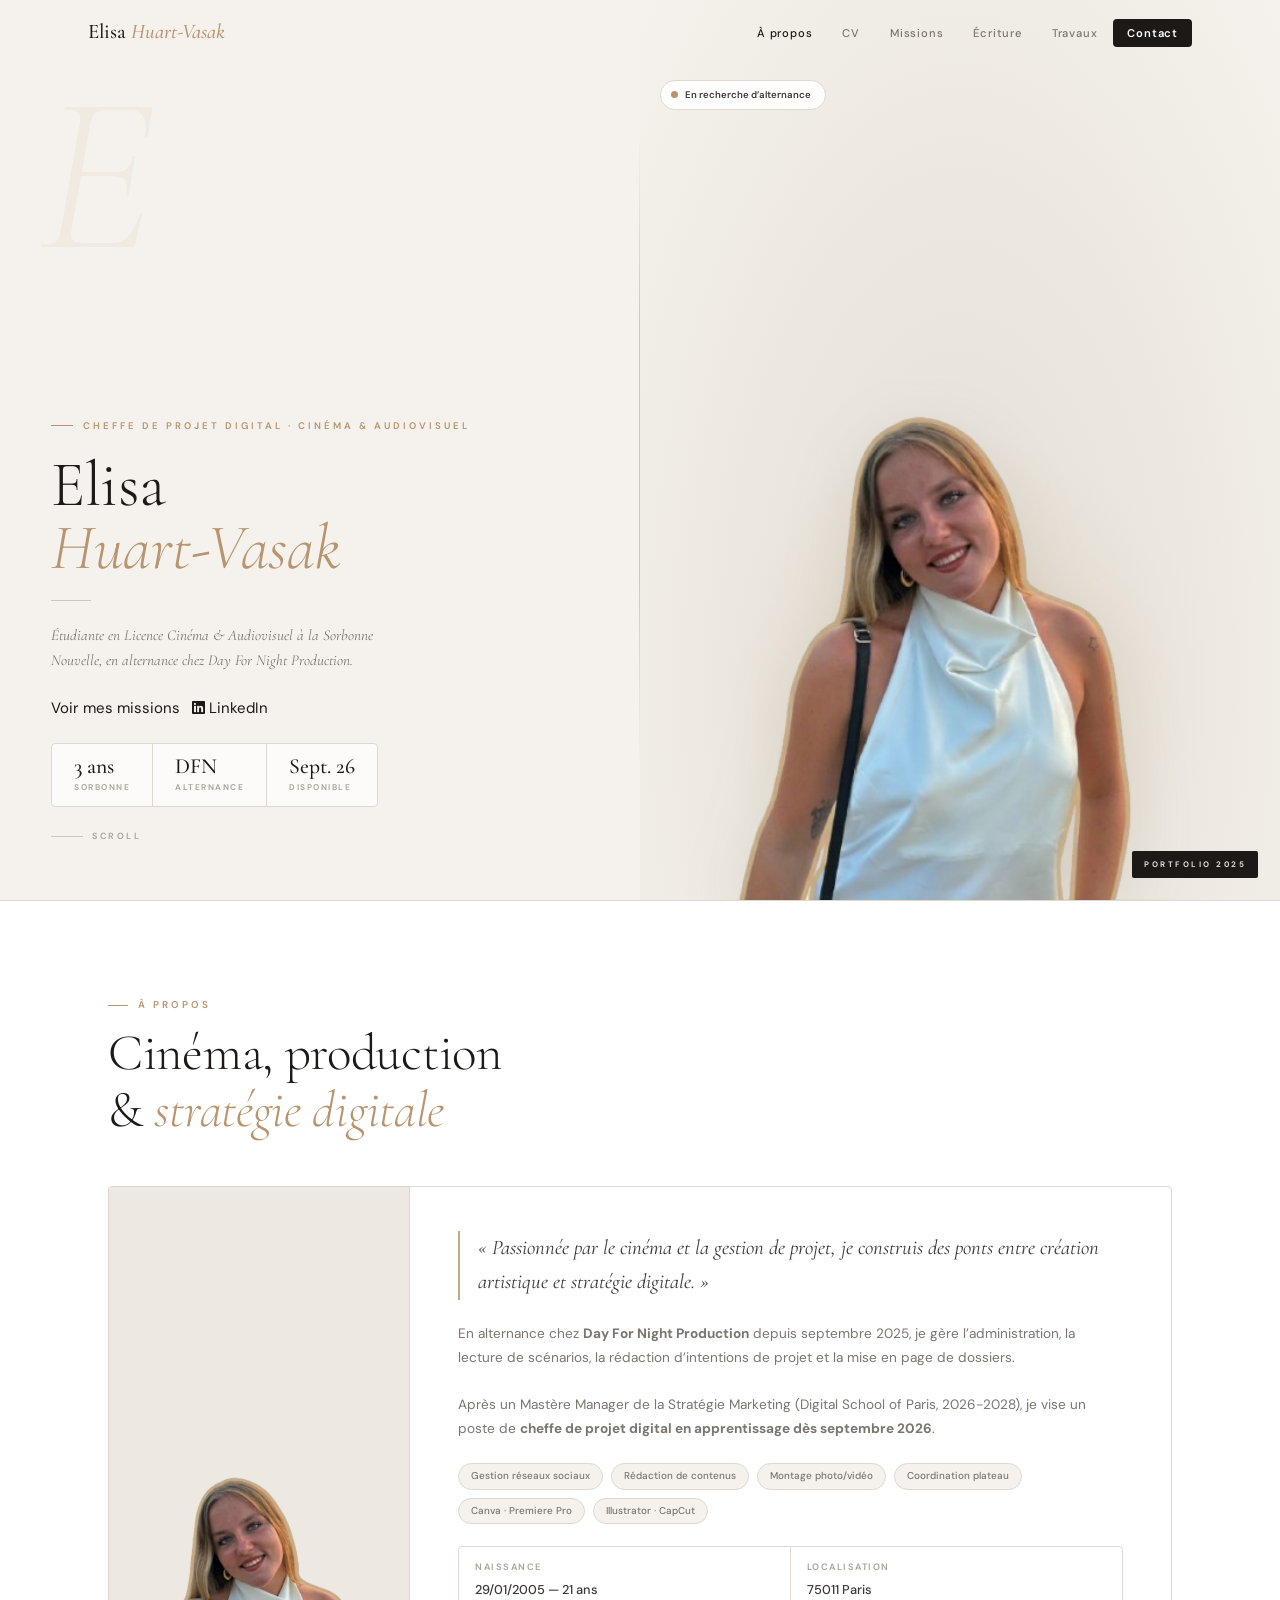
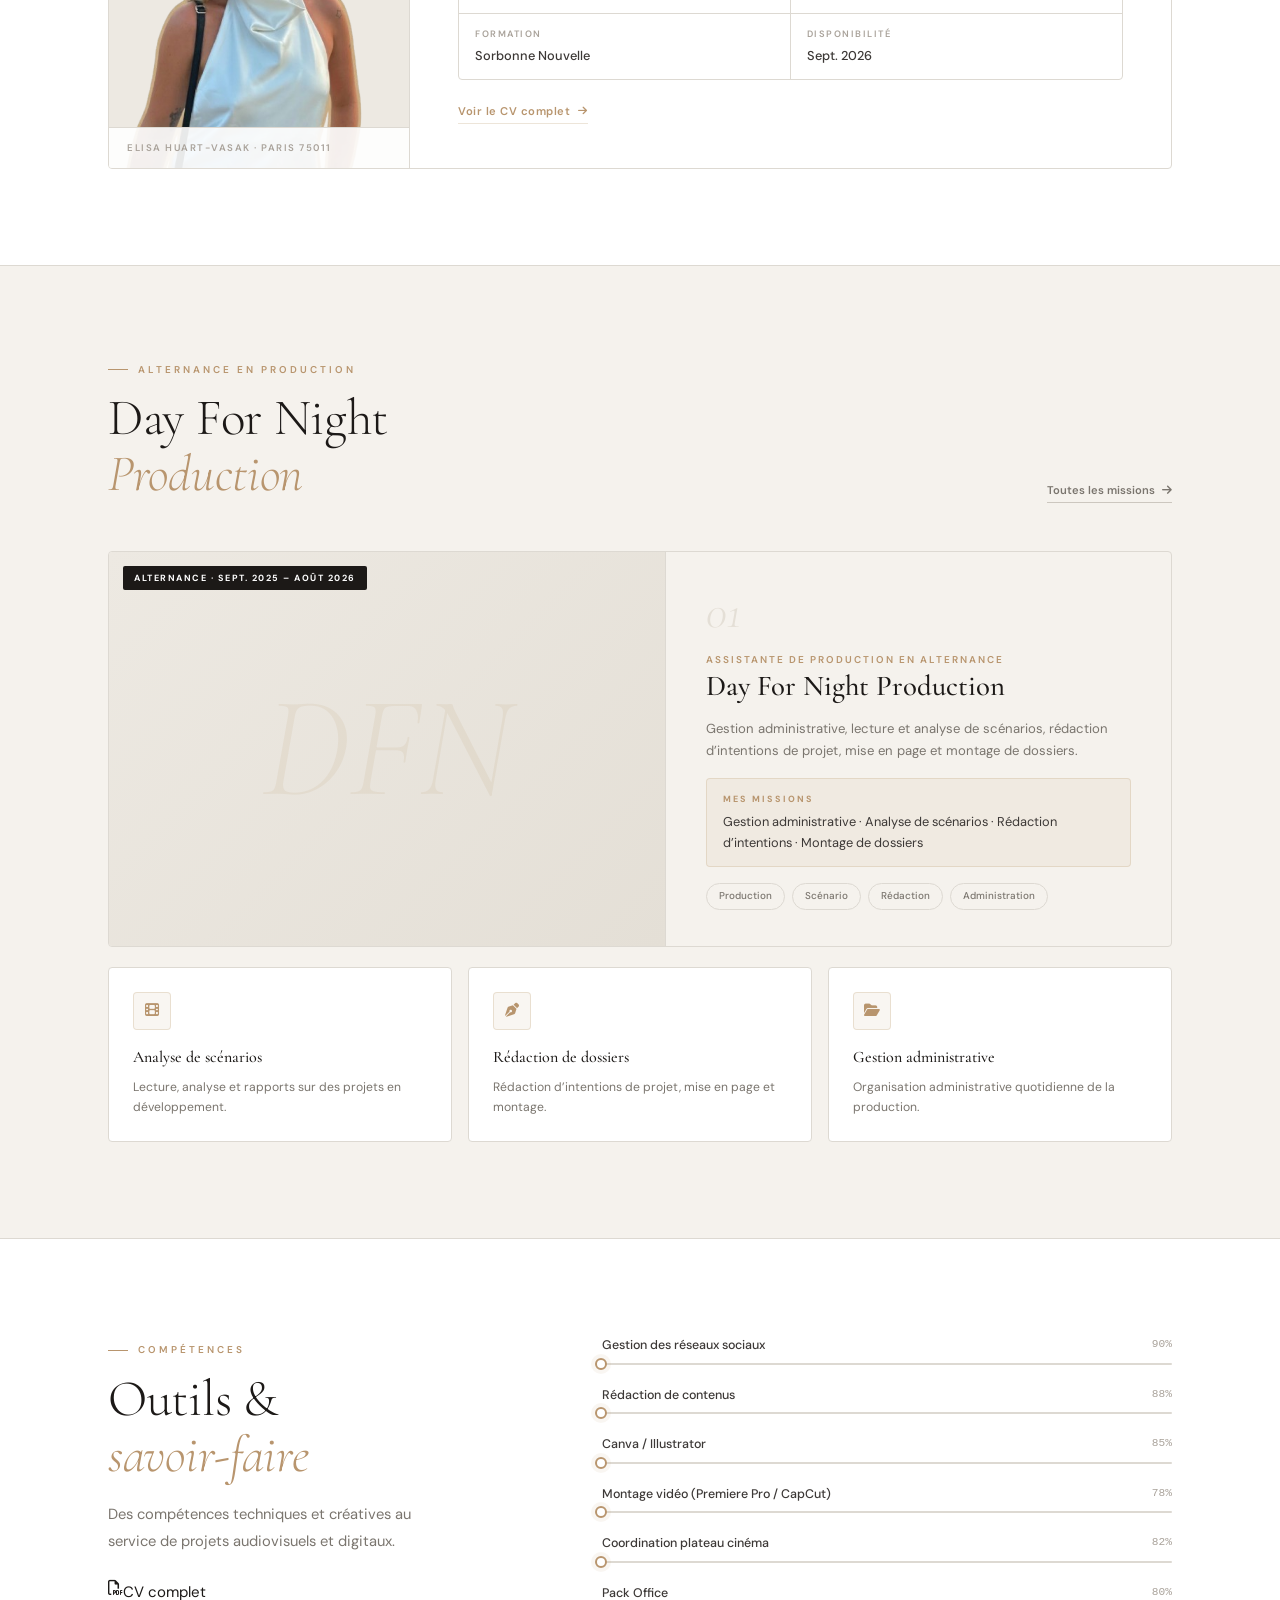
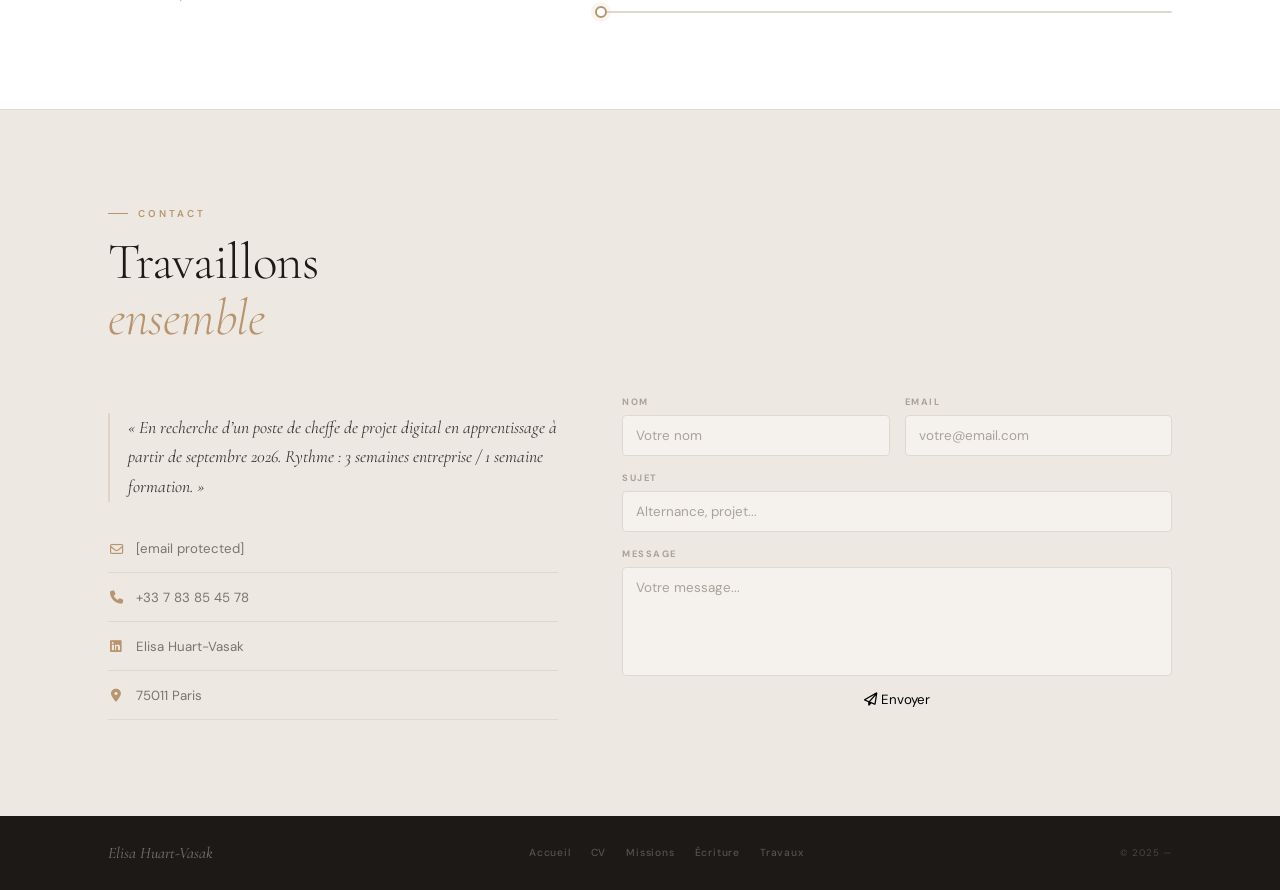
==== index.html @ 43d89048 "Update index.html" ====
<!DOCTYPE html>
<html lang="fr">
<head>
  <meta charset="UTF-8">
  <meta name="viewport" content="width=device-width, initial-scale=1.0">
  <title>Elisa Huart-Vasak — Cheffe de projet digital</title>
  <link rel="preconnect" href="https://fonts.googleapis.com">
  <link rel="preconnect" href="https://fonts.gstatic.com" crossorigin>
  <link href="https://fonts.googleapis.com/css2?family=Cormorant+Garamond:ital,wght@0,300;0,400;0,500;0,600;1,300;1,400;1,600&family=DM+Sans:ital,opsz,wght@0,9..40,300;0,9..40,400;0,9..40,500;0,9..40,600;1,9..40,300&display=swap" rel="stylesheet">
  <link rel="stylesheet" href="https://cdnjs.cloudflare.com/ajax/libs/font-awesome/6.5.0/css/all.min.css">
  <link rel="stylesheet" href="css/style.css">
</head>
<body>
<nav class="nav" id="nav">
  <div class="nav-inner">
    <a href="index.html" class="nav-brand">Elisa <em>Huart-Vasak</em></a>
    <ul class="nav-links">
      <li><a href="#about" class="active">À propos</a></li>
      <li><a href="cv.html">CV</a></li>
      <li><a href="missions.html">Missions</a></li>
      <li><a href="creation.html">Écriture</a></li>
      <li><a href="devoirs.html">Travaux</a></li>
      <li><a href="#contact" class="nav-cta">Contact</a></li>
    </ul>
    <button class="burger" id="burger" aria-label="Menu"><span></span><span></span></button>
  </div>
</nav>

<!-- Barre de progression lecture -->
<div id="read-progress" style="position:fixed;top:0;left:0;height:2.5px;background:linear-gradient(to right,var(--sand),var(--sand2));z-index:9999;width:0%;transition:width .08s linear;pointer-events:none"></div>

<section class="hero">

  <!-- Droite : photo (order:1 en mobile) -->
  <div class="hero-right" data-a="4">
    <img src="assets/photo1.png" alt="Elisa Huart-Vasak" class="hero-photo">
    <div class="hero-badge">Portfolio 2025</div>
    <div class="hero-tag">
      <span class="hero-tag-dot"></span>En recherche d&rsquo;alternance
    </div>
  </div>

  <!-- Gauche : texte ancré en bas -->
  <div class="hero-left">
    <!-- Grand E décoratif en fond -->
    <div class="hero-deco-num">E</div>

    <p class="hero-pretitle" data-a="0">Cheffe de projet digital &middot; Cinéma &amp; Audiovisuel</p>
    <h1 class="hero-name" data-a="1">
      Elisa
      <em>Huart-Vasak</em>
    </h1>
    <div class="hero-sep"></div>
    <p class="hero-desc" data-a="2">
      Étudiante en Licence Cinéma &amp; Audiovisuel à la Sorbonne Nouvelle,
      en alternance chez Day For Night Production.
    </p>
    <div class="hero-btns" data-a="3">
      <a href="missions.html" class="btn btn-dark">Voir mes missions</a>
      <a href="https://www.linkedin.com/in/elisa-huart-vasak-528aa2336/" target="_blank" class="btn btn-outline">
        <i class="fa-brands fa-linkedin"></i> LinkedIn
      </a>
    </div>
    <div class="hero-kpis" data-a="3">
      <div class="kpi"><div class="kpi-n">3 ans</div><div class="kpi-l">Sorbonne</div></div>
      <div class="kpi"><div class="kpi-n">DFN</div><div class="kpi-l">Alternance</div></div>
      <div class="kpi"><div class="kpi-n">Sept.&nbsp;26</div><div class="kpi-l">Disponible</div></div>
    </div>
    <div class="hero-scroll" data-a="3">
      <span class="hero-scroll-bar"></span>Scroll
    </div>
  </div>

</section>

<div class="divider"></div>

<section class="section" id="about">
  <div class="container">
    <div class="section-hd" data-r>
      <div><p class="eyebrow">À propos</p><h2 class="h2">Cinéma, production<br>&amp; <em>stratégie digitale</em></h2></div>
    </div>
    <div class="about-grid" data-r="scale">
      <div class="about-photo">
        <img src="assets/photo1.png" alt="Elisa Huart-Vasak">
        <div class="about-photo-label"><p class="caption-sm">Elisa Huart-Vasak &middot; Paris 75011</p></div>
      </div>
      <div class="about-body">
        <p class="about-quote">&laquo;&nbsp;Passionnée par le cinéma et la gestion de projet, je construis des ponts entre création artistique et stratégie digitale.&nbsp;&raquo;</p>
        <p class="about-text">En alternance chez <strong>Day For Night Production</strong> depuis septembre 2025, je gère l&rsquo;administration, la lecture de scénarios, la rédaction d&rsquo;intentions de projet et la mise en page de dossiers.</p>
        <p class="about-text">Après un Mastère Manager de la Stratégie Marketing (Digital School of Paris, 2026-2028), je vise un poste de <strong>cheffe de projet digital en apprentissage dès septembre 2026</strong>.</p>
        <div class="about-pills">
          <span class="tag">Gestion réseaux sociaux</span><span class="tag">Rédaction de contenus</span>
          <span class="tag">Montage photo/vidéo</span><span class="tag">Coordination plateau</span>
          <span class="tag">Canva &middot; Premiere Pro</span><span class="tag">Illustrator &middot; CapCut</span>
        </div>
        <div class="about-info-grid">
          <div class="about-info-item"><p class="info-k">Naissance</p><p class="info-v">29/01/2005 — 21 ans</p></div>
          <div class="about-info-item"><p class="info-k">Localisation</p><p class="info-v">75011 Paris</p></div>
          <div class="about-info-item"><p class="info-k">Formation</p><p class="info-v">Sorbonne Nouvelle</p></div>
          <div class="about-info-item"><p class="info-k">Disponibilité</p><p class="info-v">Sept. 2026</p></div>
        </div>
        <a href="cv.html" class="about-cta">Voir le CV complet <i class="fa-solid fa-arrow-right" style="font-size:.65rem"></i></a>
      </div>
    </div>
  </div>
</section>

<div class="divider"></div>

<section class="section section-cream" id="works">
  <div class="container">
    <div class="section-hd" data-r="fade">
      <div><p class="eyebrow">Alternance en production</p><h2 class="h2">Day For Night<br><em>Production</em></h2></div>
      <a href="missions.html" class="link-more">Toutes les missions <i class="fa-solid fa-arrow-right"></i></a>
    </div>
    <div class="works-feat" data-r="scale">
      <div class="works-feat-img">
        <div class="works-feat-initial">DFN</div>
        <span class="works-feat-badge">Alternance &middot; Sept. 2025 &ndash; Août 2026</span>
        <div class="works-feat-overlay">
          <a href="missions.html" class="btn btn-outline" style="border-color:rgba(255,255,255,.5);color:#fff">Voir les missions <i class="fa-solid fa-arrow-up-right"></i></a>
        </div>
      </div>
      <div class="works-feat-body">
        <div class="works-num">01</div>
        <div><p class="works-sub">Assistante de production en alternance</p><h3 class="works-title">Day For Night Production</h3></div>
        <p class="works-desc">Gestion administrative, lecture et analyse de scénarios, rédaction d&rsquo;intentions de projet, mise en page et montage de dossiers.</p>
        <div class="works-role"><p class="works-role-k">Mes missions</p><p class="works-role-v">Gestion administrative &middot; Analyse de scénarios &middot; Rédaction d&rsquo;intentions &middot; Montage de dossiers</p></div>
        <div class="works-tags"><span class="tag">Production</span><span class="tag">Scénario</span><span class="tag">Rédaction</span><span class="tag">Administration</span></div>
      </div>
    </div>
    <div style="display:grid;grid-template-columns:repeat(3,1fr);gap:16px;margin-top:18px" data-stagger>
      <div class="work-sm"><div class="work-sm-icon"><i class="fa-solid fa-film"></i></div><p class="work-sm-title">Analyse de scénarios</p><p class="work-sm-desc">Lecture, analyse et rapports sur des projets en développement.</p></div>
      <div class="work-sm"><div class="work-sm-icon"><i class="fa-solid fa-pen-nib"></i></div><p class="work-sm-title">Rédaction de dossiers</p><p class="work-sm-desc">Rédaction d&rsquo;intentions de projet, mise en page et montage.</p></div>
      <div class="work-sm"><div class="work-sm-icon"><i class="fa-solid fa-folder-open"></i></div><p class="work-sm-title">Gestion administrative</p><p class="work-sm-desc">Organisation administrative quotidienne de la production.</p></div>
    </div>
  </div>
</section>

<div class="divider"></div>

<section class="section" id="skills">
  <div class="container">
    <div class="skills-layout">
      <div data-r>
        <p class="eyebrow">Compétences</p>
        <h2 class="h2">Outils &amp;<br><em>savoir-faire</em></h2>
        <p class="body-lg" style="margin-top:18px;max-width:320px">Des compétences techniques et créatives au service de projets audiovisuels et digitaux.</p>
        <a href="cv.html" class="btn btn-dark" style="margin-top:26px;display:inline-flex"><i class="fa-regular fa-file-pdf"></i> CV complet</a>
      </div>
      <div class="skills-bars" data-r="right">
        <div class="skill-row"><div class="skill-top"><span>Gestion des réseaux sociaux</span><span class="skill-pct">90%</span></div><div class="skill-track"><div class="skill-fill" style="--w:90%"></div></div></div>
        <div class="skill-row"><div class="skill-top"><span>Rédaction de contenus</span><span class="skill-pct">88%</span></div><div class="skill-track"><div class="skill-fill" style="--w:88%"></div></div></div>
        <div class="skill-row"><div class="skill-top"><span>Canva / Illustrator</span><span class="skill-pct">85%</span></div><div class="skill-track"><div class="skill-fill" style="--w:85%"></div></div></div>
        <div class="skill-row"><div class="skill-top"><span>Montage vidéo (Premiere Pro / CapCut)</span><span class="skill-pct">78%</span></div><div class="skill-track"><div class="skill-fill" style="--w:78%"></div></div></div>
        <div class="skill-row"><div class="skill-top"><span>Coordination plateau cinéma</span><span class="skill-pct">82%</span></div><div class="skill-track"><div class="skill-fill" style="--w:82%"></div></div></div>
        <div class="skill-row"><div class="skill-top"><span>Pack Office</span><span class="skill-pct">80%</span></div><div class="skill-track"><div class="skill-fill" style="--w:80%"></div></div></div>
      </div>
    </div>
  </div>
</section>

<div class="divider"></div>

<section class="section section-cream2" id="contact">
  <div class="container">
    <div class="section-hd" data-r="fade"><div><p class="eyebrow">Contact</p><h2 class="h2">Travaillons<br><em>ensemble</em></h2></div></div>
    <div class="contact-wrap" data-r="scale">
      <div>
        <p class="contact-quote">&laquo;&nbsp;En recherche d&rsquo;un poste de cheffe de projet digital en apprentissage à partir de septembre 2026. Rythme&nbsp;: 3 semaines entreprise / 1 semaine formation.&nbsp;&raquo;</p>
        <div class="contact-links">
          <a href="/cdn-cgi/l/email-protection#553d20342721233426343e153238343c397b363a38" class="contact-link"><i class="fa-regular fa-envelope"></i> <span class="__cf_email__" data-cfemail="c1a9b4a0b3b5b7a0b2a0aa81a6aca0a8adefa2aeac">[email&#160;protected]</span></a>
          <a href="tel:+33783854578" class="contact-link"><i class="fa-solid fa-phone"></i> +33 7 83 85 45 78</a>
          <a href="https://linkedin.com/in/elisa-huart-vasak" target="_blank" class="contact-link"><i class="fa-brands fa-linkedin"></i> Elisa Huart-Vasak</a>
          <span class="contact-link"><i class="fa-solid fa-location-dot"></i> 75011 Paris</span>
        </div>
      </div>
      <form class="contact-form" id="contact-form" onsubmit="handleForm(event)">
        <div class="form-row">
          <div class="fg"><label>Nom</label><input type="text" placeholder="Votre nom" required></div>
          <div class="fg"><label>Email</label><input type="email" placeholder="votre@email.com" required></div>
        </div>
        <div class="fg"><label>Sujet</label><input type="text" placeholder="Alternance, projet..."></div>
        <div class="fg"><label>Message</label><textarea rows="5" placeholder="Votre message..." required></textarea></div>
        <button type="submit" class="btn btn-dark" id="form-btn"><i class="fa-regular fa-paper-plane"></i> Envoyer</button>
        <p id="form-msg" style="display:none;font-size:.76rem;color:var(--sand2);margin-top:8px"></p>
      </form>
    </div>
  </div>
</section>
<footer class="footer">
  <div class="container footer-inner">
    <span class="footer-brand">Elisa Huart-Vasak</span>
    <nav class="footer-nav">
      <a href="index.html">Accueil</a>
      <a href="cv.html">CV</a>
      <a href="missions.html">Missions</a>
      <a href="creation.html">Écriture</a>
      <a href="devoirs.html">Travaux</a>
    </nav>
    <span class="footer-copy">&copy; 2025 &mdash;
</body>
</html>
---- css/style.css ----
@import url('https://fonts.googleapis.com/css2?family=Cormorant+Garamond:ital,wght@0,300;0,400;0,500;0,600;1,300;1,400;1,600&family=DM+Sans:ital,opsz,wght@0,9..40,300;0,9..40,400;0,9..40,500;0,9..40,600;1,9..40,300&display=swap');

/* ── VARIABLES ──────────────────────────────────────────── */
:root {
  --cream:    #f5f2ed;
  --cream2:   #ede9e2;
  --cream3:   #e4dfd6;
  --white:    #ffffff;
  --ink:      #1c1917;
  --ink2:     #3c3836;
  --ink3:     #7a756e;
  --ink4:     #a9a29a;
  --border:   #ddd9d2;
  --border2:  #ccc7bf;
  --sand:     #c4a882;
  --sand2:    #b8956e;
  --sand-bg:  rgba(196,168,130,.1);
  --sand-bdr: rgba(196,168,130,.3);
  --serif:    'Cormorant Garamond', Georgia, serif;
  --sans:     'DM Sans', sans-serif;
  --ease:     cubic-bezier(.22,1,.36,1);
  --r:        4px;
}

/* ── RESET ──────────────────────────────────────────────── */
*,*::before,*::after { box-sizing:border-box; margin:0; padding:0 }
html { scroll-behavior:smooth }
body { background:var(--white); color:var(--ink); font-family:var(--sans); font-size:15px; line-height:1.65; -webkit-font-smoothing:antialiased; overflow-x:hidden }
a { color:inherit; text-decoration:none }
img { max-width:100%; display:block }
ul { list-style:none }
button { font-family:inherit; cursor:pointer; border:none; background:none }

/* ── SCROLLBAR ──────────────────────────────────────────── */
::-webkit-scrollbar { width:3px }
::-webkit-scrollbar-track { background:var(--cream) }
::-webkit-scrollbar-thumb { background:var(--sand); border-radius:2px }

/* ══════════════════════════════════════════════════════════
   NAV
══════════════════════════════════════════════════════════ */
.nav {
  position:fixed; top:0; left:0; right:0; z-index:900;
  transition:background .35s, border-color .35s, box-shadow .35s;
  border-bottom:1px solid transparent;
}
.nav.scrolled {
  background:rgba(255,255,255,.96);
  backdrop-filter:blur(18px);
  border-bottom-color:var(--border);
  box-shadow:0 1px 0 var(--border);
}
.nav-inner {
  max-width:1200px; margin:0 auto; padding:0 48px;
  height:64px; display:flex; align-items:center; justify-content:space-between;
}
.nav-brand { font-family:var(--serif); font-size:1.3rem; font-weight:500; color:var(--ink) }
.nav-brand em { font-style:italic; color:var(--sand2) }
.nav-links { display:flex; align-items:center; gap:2px }
.nav-links a { font-size:.7rem; font-weight:500; letter-spacing:.8px; color:var(--ink3); padding:7px 14px; border-radius:var(--r); transition:color .2s, background .2s }
.nav-links a:hover { color:var(--ink); background:var(--cream) }
.nav-links a.active { color:var(--ink) }
.nav-cta { background:var(--ink) !important; color:var(--white) !important; border-radius:var(--r) !important; font-weight:600 !important; transition:background .2s !important }
.nav-cta:hover { background:var(--sand2) !important }
.burger { display:none; flex-direction:column; gap:5px; width:26px }
.burger span { display:block; height:1.5px; background:var(--ink); border-radius:2px }

/* ══════════════════════════════════════════════════════════
   HERO — 2 colonnes clean
══════════════════════════════════════════════════════════ */
/* ══ HERO ══════════════════════════════════════════════════ */
.hero {
  height: 100svh;
  min-height: 580px;
  display: grid;
  grid-template-columns: 1fr 1fr;
  overflow: hidden;
  position: relative;
}

/* ── Colonne gauche ─────────────────────────────────────── */
.hero-left {
  order: 1;
  background: var(--cream);
  display: flex;
  flex-direction: column;
  justify-content: flex-end;   /* ancré en bas */
  align-items: flex-start;
  padding: 0 56px 56px 8%;
  gap: 22px;
  position: relative;
  z-index: 2;
}

/* Grand numéro déco en haut */
.hero-deco-num {
  position: absolute;
  top: 64px; left: 6%;
  font-family: var(--serif);
  font-size: clamp(6rem, 18vw, 14rem);
  font-weight: 300;
  font-style: italic;
  line-height: 1;
  color: rgba(196,168,130,.1);
  user-select: none;
  pointer-events: none;
}

.hero-pretitle {
  display: flex;
  align-items: center;
  gap: 10px;
  font-size: .6rem;
  font-weight: 600;
  letter-spacing: 3px;
  text-transform: uppercase;
  color: var(--sand2);
}
.hero-pretitle::before {
  content: '';
  width: 22px; height: 1px;
  background: var(--sand2);
  flex-shrink: 0;
}

.hero-name {
  font-family: var(--serif);
  font-size: clamp(3.2rem, 5vw, 5.5rem);
  font-weight: 300;
  line-height: .92;
  letter-spacing: -.5px;
  color: var(--ink);
  margin: 0;
}
.hero-name em {
  font-style: italic;
  color: var(--sand2);
  display: block;
  margin-top: 4px;
}

/* Ligne séparatrice */
.hero-sep {
  width: 40px;
  height: 1px;
  background: var(--border2);
}

.hero-desc {
  font-family: var(--serif);
  font-size: .95rem;
  font-style: italic;
  color: var(--ink3);
  line-height: 1.7;
  max-width: 360px;
}

.hero-btns { display: flex; gap: 12px; flex-wrap: wrap; }

.hero-kpis {
  display: flex;
  border: 1px solid var(--border);
  border-radius: var(--r);
  overflow: hidden;
  background: rgba(255,255,255,.7);
}
.kpi { padding: 12px 22px; border-right: 1px solid var(--border); }
.kpi:last-child { border-right: none; }
.kpi-n { font-family: var(--serif); font-size: 1.35rem; font-weight: 500; color: var(--ink); line-height: 1; }
.kpi-l { font-size: .52rem; font-weight: 600; letter-spacing: 1.5px; text-transform: uppercase; color: var(--ink4); margin-top: 3px; }

/* Scroll hint */
.hero-scroll {
  display: flex; align-items: center; gap: 9px;
  font-size: .56rem; font-weight: 600; letter-spacing: 2.5px;
  text-transform: uppercase; color: var(--ink4);
}
.hero-scroll-bar {
  width: 32px; height: 1px;
  background: var(--border2); position: relative; overflow: hidden;
}
.hero-scroll-bar::after {
  content: ''; position: absolute; top: 0; left: -100%; width: 100%; height: 100%;
  background: var(--sand); animation: scrollAnim 2s var(--ease) infinite;
}
@keyframes scrollAnim { to { left: 100% } }

/* Trait vertical déco */
.hero-left::after {
  content: '';
  position: absolute; top: 15%; right: 0; bottom: 15%;
  width: 1px;
  background: linear-gradient(to bottom, transparent, var(--border2) 30%, var(--border2) 70%, transparent);
}

/* ── Colonne droite : photo ─────────────────────────────── */
.hero-right {
  order: 2;
  background: radial-gradient(ellipse at 50% 75%, var(--cream3) 0%, var(--cream2) 55%, var(--cream) 100%);
  display: flex;
  align-items: flex-end;
  justify-content: center;
  position: relative;
  overflow: hidden;
  padding-top: 64px;
}
.hero-right::before {
  content: '';
  position: absolute; bottom: -5%; left: 50%;
  transform: translateX(-50%);
  width: 80%; padding-bottom: 80%;
  border-radius: 50%;
  background: radial-gradient(ellipse, rgba(196,168,130,.2) 0%, transparent 70%);
}
.hero-right::after {
  content: '';
  position: absolute; bottom: 0; left: 10%; right: 10%; height: 1px;
  background: linear-gradient(to right, transparent, var(--sand-bdr), transparent);
}
.hero-photo {
  width: auto; max-width: 84%; height: 90%;
  object-fit: contain; object-position: bottom center;
  position: relative; z-index: 2;
  filter: drop-shadow(0 16px 32px rgba(100,70,40,.12));
  transition: transform .6s var(--ease);
}
.hero:hover .hero-photo { transform: translateY(-5px); }
.hero-badge {
  position: absolute; bottom: 22px; right: 22px;
  background: var(--ink); color: rgba(255,255,255,.85);
  font-size: .5rem; font-weight: 700; letter-spacing: 2.5px;
  text-transform: uppercase; padding: 7px 12px; border-radius: 2px; z-index: 5;
}
.hero-tag {
  position: absolute; top: 80px; left: 20px;
  display: flex; align-items: center; gap: 7px;
  background: rgba(255,255,255,.88); backdrop-filter: blur(8px);
  border: 1px solid var(--border); border-radius: 99px;
  padding: 6px 14px 6px 10px;
  font-size: .6rem; font-weight: 600; color: var(--ink2); z-index: 5;
}
.hero-tag-dot { width: 7px; height: 7px; border-radius: 50%; background: var(--sand2); flex-shrink: 0; }
.hero-img-caption { display: none !important; }
.hero-ph-letter   { display: none !important; }

/* ── Responsive ──────────────────────────────────────────── */
@media (max-width: 860px) {
  .hero { grid-template-columns: 1fr; grid-template-rows: auto 340px; height: auto; min-height: auto; }
  .hero-left { padding: 80px 24px 40px; justify-content: flex-start; }
  .hero-left::after { display: none; }
  .hero-deco-num { font-size: 5rem; top: 8px; }
  .hero-right { height: 340px; padding-top: 0; }
  .hero-photo { max-width: 62%; height: 95%; }
  .hero-tag { top: 12px; }
}
@media (max-width: 520px) {
  .hero-name { font-size: 2.8rem; }
  .hero-right { height: 270px; }
  .hero-photo { max-width: 78%; }
}

/* ══════════════════════════════════════════════════════════
   BUTTONS / ATOMS / LAYOUT
══════════════════════════════════════════════════════════ */
.container { max-width:1160px; margin:0 auto; padding:0 48px }
.section { padding:96px 0 }
.section-cream { background:var(--cream) }
.section-cream2 { background:var(--cream2) }
.divider { height:1px; background:var(--border) }

.eyebrow {
  font-size:.62rem; font-weight:600; letter-spacing:3px;
  text-transform:uppercase; color:var(--sand2);
  display:flex; align-items:center; gap:10px; margin-bottom:12px;
}
.eyebrow::before { content:''; width:20px; height:1px; background:var(--sand2); flex-shrink:0 }
.h2 { font-family:var(--serif); font-size:clamp(2rem,4vw,3.2rem); font-weight:300; line-height:1.1; color:var(--ink); letter-spacing:-.3px }
.h2 em { font-style:italic; color:var(--sand2) }
.body-lg { font-size:.92rem; line-height:1.8; color:var(--ink3) }
.tag { display:inline-block; font-size:.62rem; font-weight:500; color:var(--ink3); background:var(--cream); border:1px solid var(--border); padding:4px 12px; border-radius:99px; transition:.2s }
.tag:hover { border-color:var(--sand); color:var(--sand2) }
.section-hd { display:flex; align-items:flex-end; justify-content:space-between; margin-bottom:48px; gap:20px }
.link-more { font-size:.7rem; font-weight:600; color:var(--ink3); display:flex; align-items:center; gap:7px; white-space:nowrap; padding-bottom:2px; border-bottom:1px solid var(--border2); transition:color .2s, gap .2s, border-color .2s }
.link-more:hover { color:var(--sand2); border-color:var(--sand2); gap:11px }

/* ── REVEAL ──── */
/* Reveal — visible par défaut, animation au scroll si JS disponible */
[data-r] { opacity:1; transform:none }
[data-r].will-animate { opacity:0; transform:translateY(20px); transition:opacity .7s var(--ease), transform .7s var(--ease) }
[data-r="right"].will-animate { transform:translateX(20px) }
[data-r="left"].will-animate  { transform:translateX(-20px) }
[data-r="scale"].will-animate { transform:scale(.97); opacity:0 }
[data-r].will-animate.in { opacity:1; transform:none }

/* ── HERO ENTRY ANIMS ── */
[data-a] { opacity:0 }
[data-a="0"] { animation:fadeUp .65s var(--ease) .15s forwards }
[data-a="1"] { animation:fadeUp .75s var(--ease) .3s forwards }
[data-a="2"] { animation:fadeUp .75s var(--ease) .45s forwards }
[data-a="3"] { animation:fadeUp .75s var(--ease) .6s forwards }
[data-a="4"] { animation:fadeIn .9s var(--ease) .65s forwards }
@keyframes fadeUp { from { opacity:0; transform:translateY(16px) } to { opacity:1; transform:none } }
@keyframes fadeIn { from { opacity:0 } to { opacity:1 } }

/* ══════════════════════════════════════════════════════════
   ABOUT
══════════════════════════════════════════════════════════ */
.about-grid { display:grid; grid-template-columns:300px 1fr; gap:0; border:1px solid var(--border); border-radius:var(--r); overflow:hidden }
.about-photo { background:var(--cream2); position:relative; min-height:440px; display:flex; align-items:flex-end; justify-content:center; overflow:hidden }
.about-photo img { width:auto; max-width:90%; height:90%; object-fit:contain; object-position:bottom center }
.about-photo-label { position:absolute; bottom:0; left:0; right:0; padding:12px 18px; background:rgba(255,255,255,.9); border-top:1px solid var(--border) }
.about-body { padding:44px 48px; display:flex; flex-direction:column; gap:22px; border-left:1px solid var(--border) }
.about-quote { font-family:var(--serif); font-size:1.3rem; font-style:italic; color:var(--ink2); line-height:1.65; border-left:2px solid var(--sand); padding-left:18px }
.about-text { font-size:.85rem; color:var(--ink3); line-height:1.8 }
.about-pills { display:flex; flex-wrap:wrap; gap:8px }
.about-info-grid { display:grid; grid-template-columns:1fr 1fr; border:1px solid var(--border); border-radius:var(--r); overflow:hidden }
.about-info-item { padding:13px 16px; border-right:1px solid var(--border); border-bottom:1px solid var(--border) }
.about-info-item:nth-child(2n) { border-right:none }
.about-info-item:nth-last-child(-n+2) { border-bottom:none }
.info-k { font-size:.58rem; font-weight:600; letter-spacing:1.5px; text-transform:uppercase; color:var(--ink4); margin-bottom:3px }
.info-v { font-size:.8rem; color:var(--ink2); font-weight:500 }
.about-cta { display:inline-flex; align-items:center; gap:8px; font-size:.7rem; font-weight:600; letter-spacing:.5px; color:var(--sand2); padding-bottom:2px; border-bottom:1px solid var(--sand-bdr); transition:gap .2s, border-color .2s; align-self:flex-start }
.about-cta:hover { gap:13px; border-color:var(--sand2) }

/* ══════════════════════════════════════════════════════════
   WORKS
══════════════════════════════════════════════════════════ */
.works-feat { display:grid; grid-template-columns:1.1fr 1fr; border:1px solid var(--border); border-radius:var(--r); overflow:hidden; margin-bottom:20px; transition:box-shadow .3s }
.works-feat:hover { box-shadow:0 8px 40px rgba(0,0,0,.07) }
.works-feat-img { background:linear-gradient(135deg,var(--cream2),var(--cream3)); position:relative; min-height:300px; display:flex; align-items:center; justify-content:center; overflow:hidden }
.works-feat-initial { font-family:var(--serif); font-size:9rem; font-weight:300; font-style:italic; color:rgba(196,168,130,.15); user-select:none }
.works-feat-badge { position:absolute; top:14px; left:14px; font-size:.56rem; font-weight:700; letter-spacing:1.5px; text-transform:uppercase; background:var(--ink); color:#fff; padding:5px 11px; border-radius:2px }
.works-feat-overlay { position:absolute; inset:0; background:rgba(28,25,23,.5); display:flex; align-items:center; justify-content:center; opacity:0; transition:opacity .3s }
.works-feat:hover .works-feat-overlay { opacity:1 }
.works-feat-body { padding:36px 40px; display:flex; flex-direction:column; justify-content:center; gap:16px; border-left:1px solid var(--border) }
.works-num { font-family:var(--serif); font-size:3rem; font-weight:300; font-style:italic; color:var(--cream3); line-height:1 }
.works-sub { font-size:.62rem; font-weight:600; letter-spacing:2px; text-transform:uppercase; color:var(--sand2); margin-bottom:2px }
.works-title { font-family:var(--serif); font-size:1.8rem; font-weight:500; color:var(--ink); line-height:1.1 }
.works-desc { font-size:.82rem; color:var(--ink3); line-height:1.7 }
.works-role { background:var(--sand-bg); border:1px solid var(--sand-bdr); border-radius:var(--r); padding:13px 16px }
.works-role-k { font-size:.56rem; font-weight:700; letter-spacing:2px; text-transform:uppercase; color:var(--sand2); margin-bottom:4px }
.works-role-v { font-size:.8rem; color:var(--ink2) }
.works-tags { display:flex; flex-wrap:wrap; gap:7px }
.work-sm { background:var(--white); border:1px solid var(--border); border-radius:var(--r); padding:24px; transition:box-shadow .25s, transform .25s }
.work-sm:hover { box-shadow:0 4px 20px rgba(0,0,0,.06); transform:translateY(-3px) }
.work-sm-icon { width:38px; height:38px; background:var(--sand-bg); border:1px solid var(--sand-bdr); border-radius:var(--r); display:flex; align-items:center; justify-content:center; color:var(--sand2); font-size:.88rem; margin-bottom:14px }
.work-sm-title { font-family:var(--serif); font-size:1rem; font-weight:500; color:var(--ink); margin-bottom:7px }
.work-sm-desc { font-size:.76rem; color:var(--ink3); line-height:1.65 }

/* ══════════════════════════════════════════════════════════
   SKILLS
══════════════════════════════════════════════════════════ */
.skills-layout { display:grid; grid-template-columns:.85fr 1.15fr; gap:72px; align-items:center }
.skills-bars { display:flex; flex-direction:column; gap:20px }
.skill-row {}
.skill-top { display:flex; justify-content:space-between; font-size:.78rem; font-weight:500; color:var(--ink2); margin-bottom:7px }
.skill-pct { font-size:.7rem; color:var(--ink4); font-family:monospace }
.skill-track { height:2px; background:var(--border); border-radius:2px; overflow:visible }
.skill-fill { height:100%; background:var(--sand); border-radius:2px; width:0; transition:width 1.3s var(--ease); position:relative }
.skill-fill::after { content:''; position:absolute; right:-5px; top:-5px; width:12px; height:12px; background:var(--white); border:2.5px solid var(--sand2); border-radius:50%; box-shadow:0 0 0 4px var(--sand-bg) }
.skill-fill.animated { width:var(--w) }

/* ══════════════════════════════════════════════════════════
   CONTACT
══════════════════════════════════════════════════════════ */
.contact-wrap { display:grid; grid-template-columns:.9fr 1.1fr; gap:64px; align-items:start }
.contact-quote { font-family:var(--serif); font-size:1.1rem; font-style:italic; color:var(--ink2); line-height:1.7; margin-top:18px; padding-left:18px; border-left:2px solid var(--sand-bdr) }
.contact-links { display:flex; flex-direction:column; gap:2px; margin-top:24px }
.contact-link { display:flex; align-items:center; gap:12px; padding:12px 0; font-size:.83rem; color:var(--ink3); border-bottom:1px solid var(--border); transition:color .2s, padding-left .2s }
.contact-link i { color:var(--sand2); width:16px; text-align:center; flex-shrink:0 }
.contact-link:hover { color:var(--sand2); padding-left:6px }
.contact-form { display:flex; flex-direction:column; gap:15px }
.form-row { display:grid; grid-template-columns:1fr 1fr; gap:15px }
.fg { display:flex; flex-direction:column; gap:5px }
.fg label { font-size:.58rem; font-weight:700; letter-spacing:1.5px; text-transform:uppercase; color:var(--ink4) }
.fg input,.fg textarea { background:var(--cream); border:1.5px solid var(--border); border-radius:var(--r); padding:11px 13px; font-family:var(--sans); font-size:.84rem; color:var(--ink); outline:none; resize:none; transition:border-color .2s, box-shadow .2s }
.fg input::placeholder,.fg textarea::placeholder { color:var(--ink4) }
.fg input:focus,.fg textarea:focus { border-color:var(--sand); box-shadow:0 0 0 3px rgba(196,168,130,.15); background:var(--white) }

/* ══════════════════════════════════════════════════════════
   FOOTER
══════════════════════════════════════════════════════════ */
.footer { background:var(--ink); padding:24px 0 }
.footer-inner { display:flex; align-items:center; justify-content:space-between; gap:20px; flex-wrap:wrap }
.footer-brand { font-family:var(--serif); font-size:1rem; font-style:italic; color:rgba(255,255,255,.4) }
.footer-nav { display:flex; gap:20px }
.footer-nav a { font-size:.64rem; font-weight:500; letter-spacing:.8px; color:rgba(255,255,255,.25); transition:color .2s }
.footer-nav a:hover { color:rgba(255,255,255,.7) }
.footer-copy { font-size:.6rem; letter-spacing:.8px; color:rgba(255,255,255,.2) }

/* ══════════════════════════════════════════════════════════
   RESPONSIVE
══════════════════════════════════════════════════════════ */
@media (max-width:900px) {
  .hero-left { padding:56px 24px 36px; }
  .hero-left::after { display:none }
  .hero-right { height:340px }
  .hero-photo { max-width:64%; height:95% }
  .about-grid { grid-template-columns:1fr }
  .about-photo { min-height:240px }
  .works-feat { grid-template-columns:1fr }
  .works-feat-img { min-height:220px }
  .skills-layout { grid-template-columns:1fr; gap:40px }
  .contact-wrap { grid-template-columns:1fr; gap:40px }
  .section-hd { flex-direction:column; align-items:flex-start; gap:10px }
}
@media (max-width:640px) {
  .container { padding:0 20px }
  .nav-inner { padding:0 20px; display:flex; align-items:center; justify-content:space-between }
  .nav-links { display:none }
  .burger { display:flex }
  .hero-left { padding:48px 20px 28px }
  .hero-name { font-size:2.8rem }
  .hero-right { height:270px }
  .hero-photo { max-width:80% }
  .form-row { grid-template-columns:1fr }
  .footer-nav { display:none }
  .footer-inner { flex-direction:column; align-items:flex-start; gap:10px }
  .section { padding:64px 0 }
}

/* ══════════════════════════════════════════════════════════
   SOUS-PAGES — styles partagés
══════════════════════════════════════════════════════════ */
.page-top { padding:140px 0 60px; border-bottom:1px solid var(--border); background:var(--cream) }
.h1-page  { font-family:var(--serif); font-size:clamp(2.4rem,5vw,4rem); font-weight:300; color:var(--ink); letter-spacing:-.3px }
.h1-page em { font-style:italic; color:var(--sand2) }
.caption-sm { font-size:.6rem; font-weight:600; letter-spacing:1.5px; text-transform:uppercase; color:var(--ink4) }

/* Download strip */
.dl-strip { background:var(--ink); color:#fff; border-radius:var(--r); padding:22px 36px; display:flex; align-items:center; justify-content:space-between; gap:24px; margin-bottom:48px }
.dl-strip p { font-family:var(--serif); font-size:1rem; font-style:italic; color:rgba(255,255,255,.65) }
.btn-light { background:#fff !important; color:var(--ink) !important }
.btn-light:hover { background:var(--sand2) !important; color:#fff !important }

/* CV timeline */
.cv-grid { display:grid; grid-template-columns:1fr 1fr; gap:52px; padding:52px 0 }
.cv-col-hd { font-size:.6rem; font-weight:700; letter-spacing:2.5px; text-transform:uppercase; color:var(--ink4); padding-bottom:12px; border-bottom:1px solid var(--border); margin-bottom:22px; display:flex; align-items:center; gap:8px }
.cv-col-hd i { color:var(--sand2) }
.tl { display:flex; flex-direction:column }
.tl-item { display:grid; grid-template-columns:66px 1fr; gap:0 16px; padding-bottom:22px }
.tl-item:last-child { padding-bottom:0 }
.tl-year { font-size:.6rem; color:var(--ink4); text-align:right; padding-top:5px; line-height:1.5 }
.tl-right { padding-left:16px; border-left:1px solid var(--border); position:relative }
.tl-right::before { content:''; position:absolute; left:-5px; top:7px; width:9px; height:9px; border-radius:50%; background:var(--white); border:2px solid var(--border2) }
.tl-item.now .tl-right::before { background:var(--sand2); border-color:var(--sand2) }
.tl-title { font-family:var(--serif); font-size:.98rem; font-weight:600; color:var(--ink); margin-bottom:2px }
.tl-co { font-size:.7rem; font-weight:600; color:var(--sand2); margin-bottom:5px }
.tl-desc { font-size:.77rem; color:var(--ink3); line-height:1.65 }
.tl-badge { display:inline-block; margin-top:6px; font-size:.56rem; font-weight:700; letter-spacing:1px; text-transform:uppercase; color:var(--sand2); background:var(--sand-bg); border:1px solid var(--sand-bdr); padding:3px 9px; border-radius:99px }

/* Skills box */
.sk-box { background:var(--cream); border:1px solid var(--border); border-radius:var(--r); padding:36px; margin-bottom:52px }
.sk2 { display:grid; grid-template-columns:1fr 1fr; gap:40px }
.sk-hd { font-size:.6rem; font-weight:700; letter-spacing:2px; text-transform:uppercase; color:var(--ink4); margin-bottom:14px; padding-bottom:8px; border-bottom:1px solid var(--border) }
.tools-row { display:flex; flex-wrap:wrap; gap:8px }
.objectif-box { background:var(--white); border:1px solid var(--border); border-radius:var(--r); padding:18px }

/* Missions */
.mission-feat { display:grid; grid-template-columns:1.1fr 1fr; border:1px solid var(--border); border-radius:var(--r); overflow:hidden; margin-bottom:20px; transition:box-shadow .3s }
.mission-feat:hover { box-shadow:0 8px 40px rgba(0,0,0,.07) }
.mission-feat-img { background:linear-gradient(135deg,var(--cream2),var(--cream3)); position:relative; min-height:300px; display:flex; align-items:center; justify-content:center; overflow:hidden }
.mission-feat-initial { font-family:var(--serif); font-size:9rem; font-weight:300; font-style:italic; color:rgba(196,168,130,.15); user-select:none }
.mission-badge-top { position:absolute; top:14px; left:14px; font-size:.56rem; font-weight:700; letter-spacing:1.5px; text-transform:uppercase; background:var(--ink); color:#fff; padding:5px 11px; border-radius:2px }
.mission-feat-body { padding:36px 40px; display:flex; flex-direction:column; justify-content:center; gap:16px; border-left:1px solid var(--border) }
.m-num { font-family:var(--serif); font-size:3rem; font-weight:300; font-style:italic; color:var(--cream3); line-height:1 }
.m-sub { font-size:.6rem; font-weight:600; letter-spacing:2px; text-transform:uppercase; color:var(--sand2); margin-bottom:2px }
.m-title { font-family:var(--serif); font-size:1.7rem; font-weight:500; color:var(--ink); line-height:1.1 }
.m-desc { font-size:.82rem; color:var(--ink3); line-height:1.7 }
.m-role { background:var(--sand-bg); border:1px solid var(--sand-bdr); border-radius:var(--r); padding:12px 16px }
.m-role-k { font-size:.56rem; font-weight:700; letter-spacing:2px; text-transform:uppercase; color:var(--sand2); margin-bottom:3px }
.m-role-v { font-size:.8rem; color:var(--ink2) }
.exp-grid { display:grid; grid-template-columns:repeat(3,1fr); gap:16px; margin-top:18px }
.exp-card { background:var(--white); border:1px solid var(--border); border-radius:var(--r); padding:24px; transition:box-shadow .25s, transform .25s }
.exp-card:hover { box-shadow:0 4px 20px rgba(0,0,0,.06); transform:translateY(-3px) }
.exp-icon { width:38px; height:38px; background:var(--sand-bg); border:1px solid var(--sand-bdr); border-radius:var(--r); display:flex; align-items:center; justify-content:center; color:var(--sand2); font-size:.85rem; margin-bottom:12px }
.exp-title { font-family:var(--serif); font-size:.98rem; font-weight:500; color:var(--ink); margin-bottom:6px }
.exp-co { font-size:.62rem; font-weight:600; letter-spacing:1.2px; color:var(--sand2); margin-bottom:6px }
.exp-desc { font-size:.76rem; color:var(--ink3); line-height:1.65 }

/* Poèmes */
.poem-masonry { columns:3; column-gap:20px }
.poem-card { break-inside:avoid; background:var(--white); border:1px solid var(--border); border-radius:var(--r); padding:32px 26px 24px; margin-bottom:20px; position:relative; overflow:hidden; transition:box-shadow .3s, transform .3s }
.poem-card:hover { box-shadow:0 6px 28px rgba(0,0,0,.07); transform:translateY(-3px) }
.poem-card.pc-sand { background:var(--sand2); border-color:var(--sand2) }
.poem-card.pc-cream { background:var(--cream) }
.poem-card.pc-sand .pc-body,.poem-card.pc-sand .pc-title { color:rgba(255,255,255,.9) }
.poem-card.pc-sand .pc-year,.poem-card.pc-sand .pc-q { color:rgba(255,255,255,.3) }
.pc-q { position:absolute; top:-18px; left:14px; font-family:var(--serif); font-size:9rem; line-height:1; color:rgba(196,168,130,.08); user-select:none; pointer-events:none }
.pc-body { font-family:var(--serif); font-size:.93rem; font-style:italic; color:var(--ink2); line-height:2.05; margin-bottom:18px; position:relative; z-index:1 }
.pc-footer { display:flex; align-items:center; justify-content:space-between; gap:8px }
.pc-title { font-size:.7rem; font-weight:600; letter-spacing:.5px; color:var(--ink) }
.pc-year { font-size:.6rem; color:var(--ink4); font-family:monospace }

/* Devoirs */
.dv-group { margin-bottom:38px }
.dv-group-hd { font-size:.6rem; font-weight:700; letter-spacing:2.5px; text-transform:uppercase; color:var(--ink4); padding-bottom:12px; border-bottom:1px solid var(--border); margin-bottom:4px; display:flex; align-items:center; gap:8px }
.dv-group-hd i { color:var(--sand2) }
.dv-row { display:flex; align-items:center; gap:14px; padding:13px 10px; border-bottom:1px solid var(--border); border-radius:var(--r); transition:background .2s }
.dv-row:hover { background:var(--cream) }
.dv-row:hover .dv-dl { opacity:1; transform:none }
.dv-icon { width:34px; height:34px; flex-shrink:0; background:var(--cream); border:1px solid var(--border); border-radius:var(--r); display:flex; align-items:center; justify-content:center; color:var(--sand2); font-size:.8rem; transition:background .2s }
.dv-row:hover .dv-icon { background:var(--sand-bg); border-color:var(--sand-bdr) }
.dv-main { flex:1 }
.dv-name { font-size:.84rem; font-weight:500; color:var(--ink); margin-bottom:2px }
.dv-course { font-size:.68rem; color:var(--ink4) }
.dv-date { font-size:.62rem; color:var(--ink4); font-family:monospace; flex-shrink:0 }
.dv-dl { width:28px; height:28px; flex-shrink:0; border:1px solid var(--border2); border-radius:var(--r); display:flex; align-items:center; justify-content:center; color:var(--ink3); font-size:.68rem; text-decoration:none; opacity:0; transform:translateX(4px); transition:opacity .2s, transform .2s, background .2s, color .2s }
.dv-dl:hover { background:var(--ink); color:#fff; border-color:var(--ink) }

/* Responsive sous-pages */
@media(max-width:760px){
  .cv-grid { grid-template-columns:1fr; gap:36px }
  .sk2 { grid-template-columns:1fr }
  .dl-strip { flex-direction:column; text-align:center }
  .mission-feat { grid-template-columns:1fr }
  .exp-grid { grid-template-columns:1fr 1fr }
  .poem-masonry { columns:1 }
}
@media(max-width:480px){ .exp-grid { grid-template-columns:1fr } }
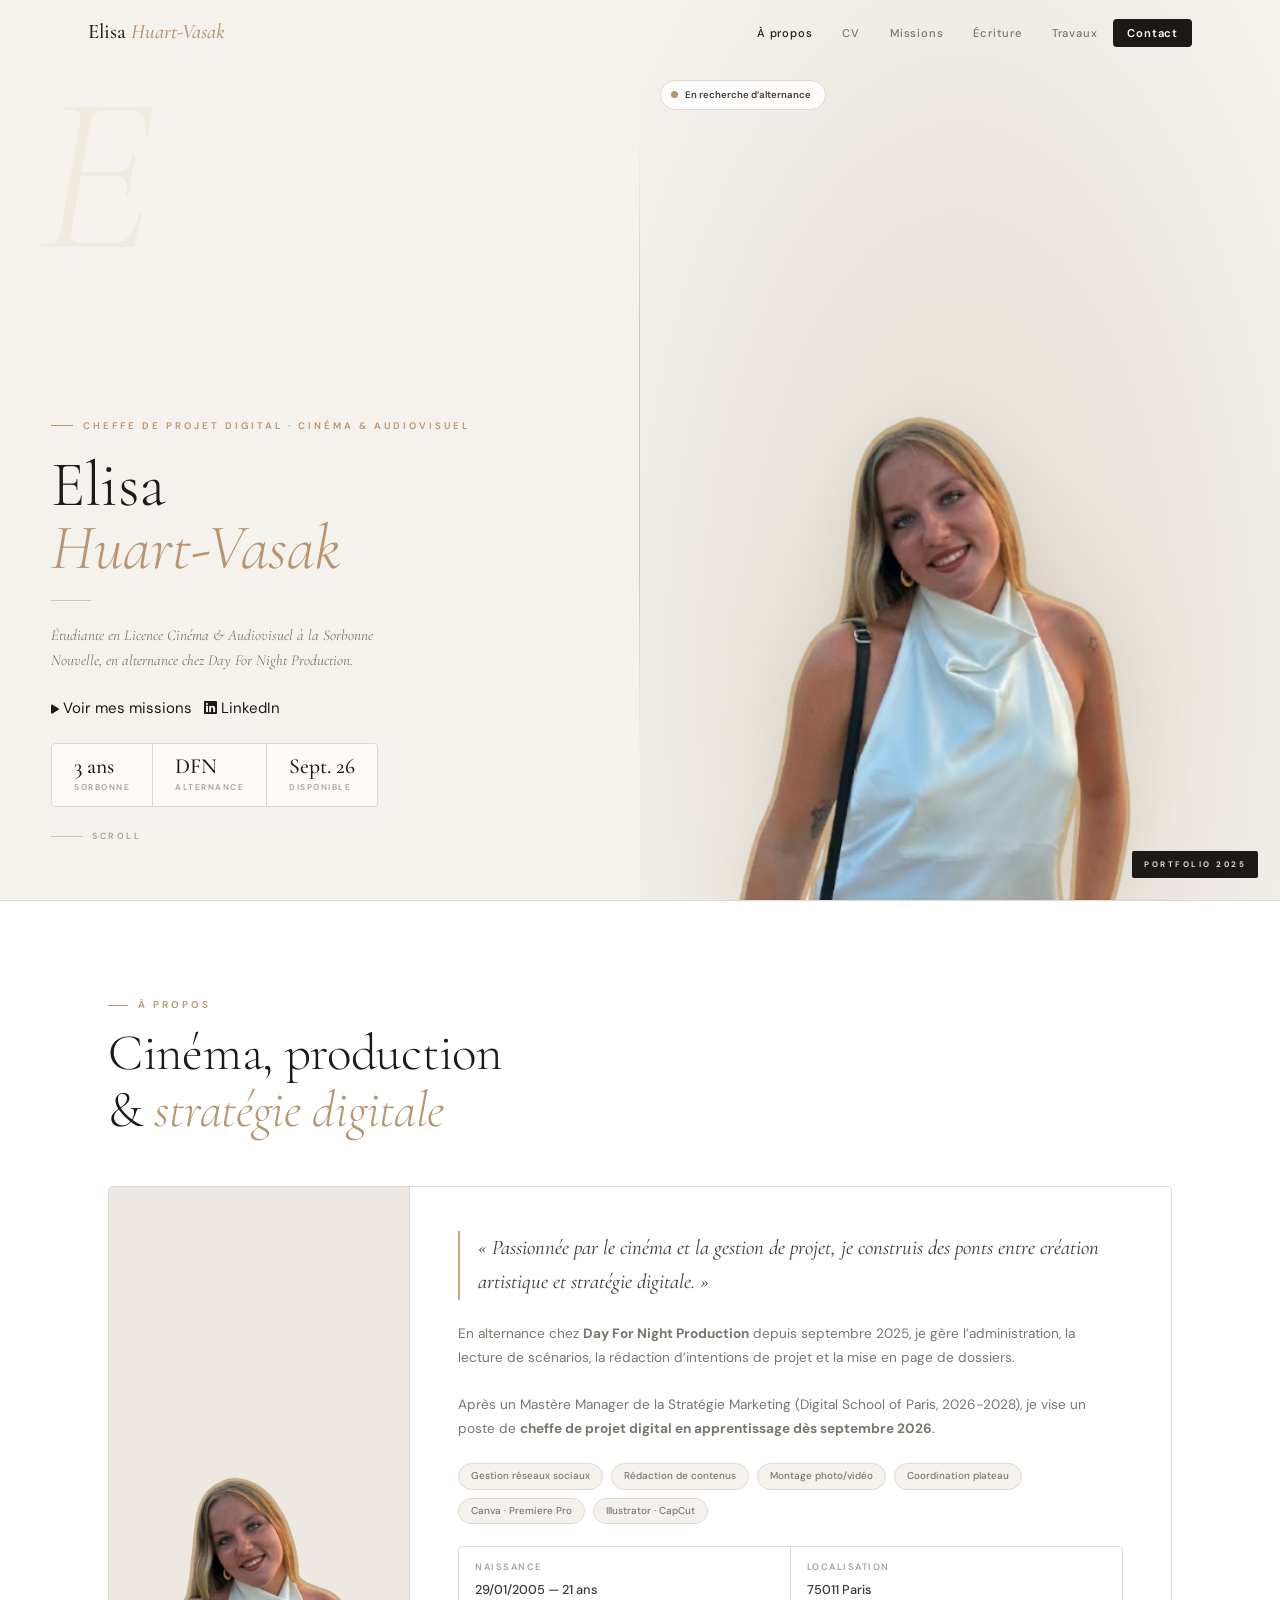
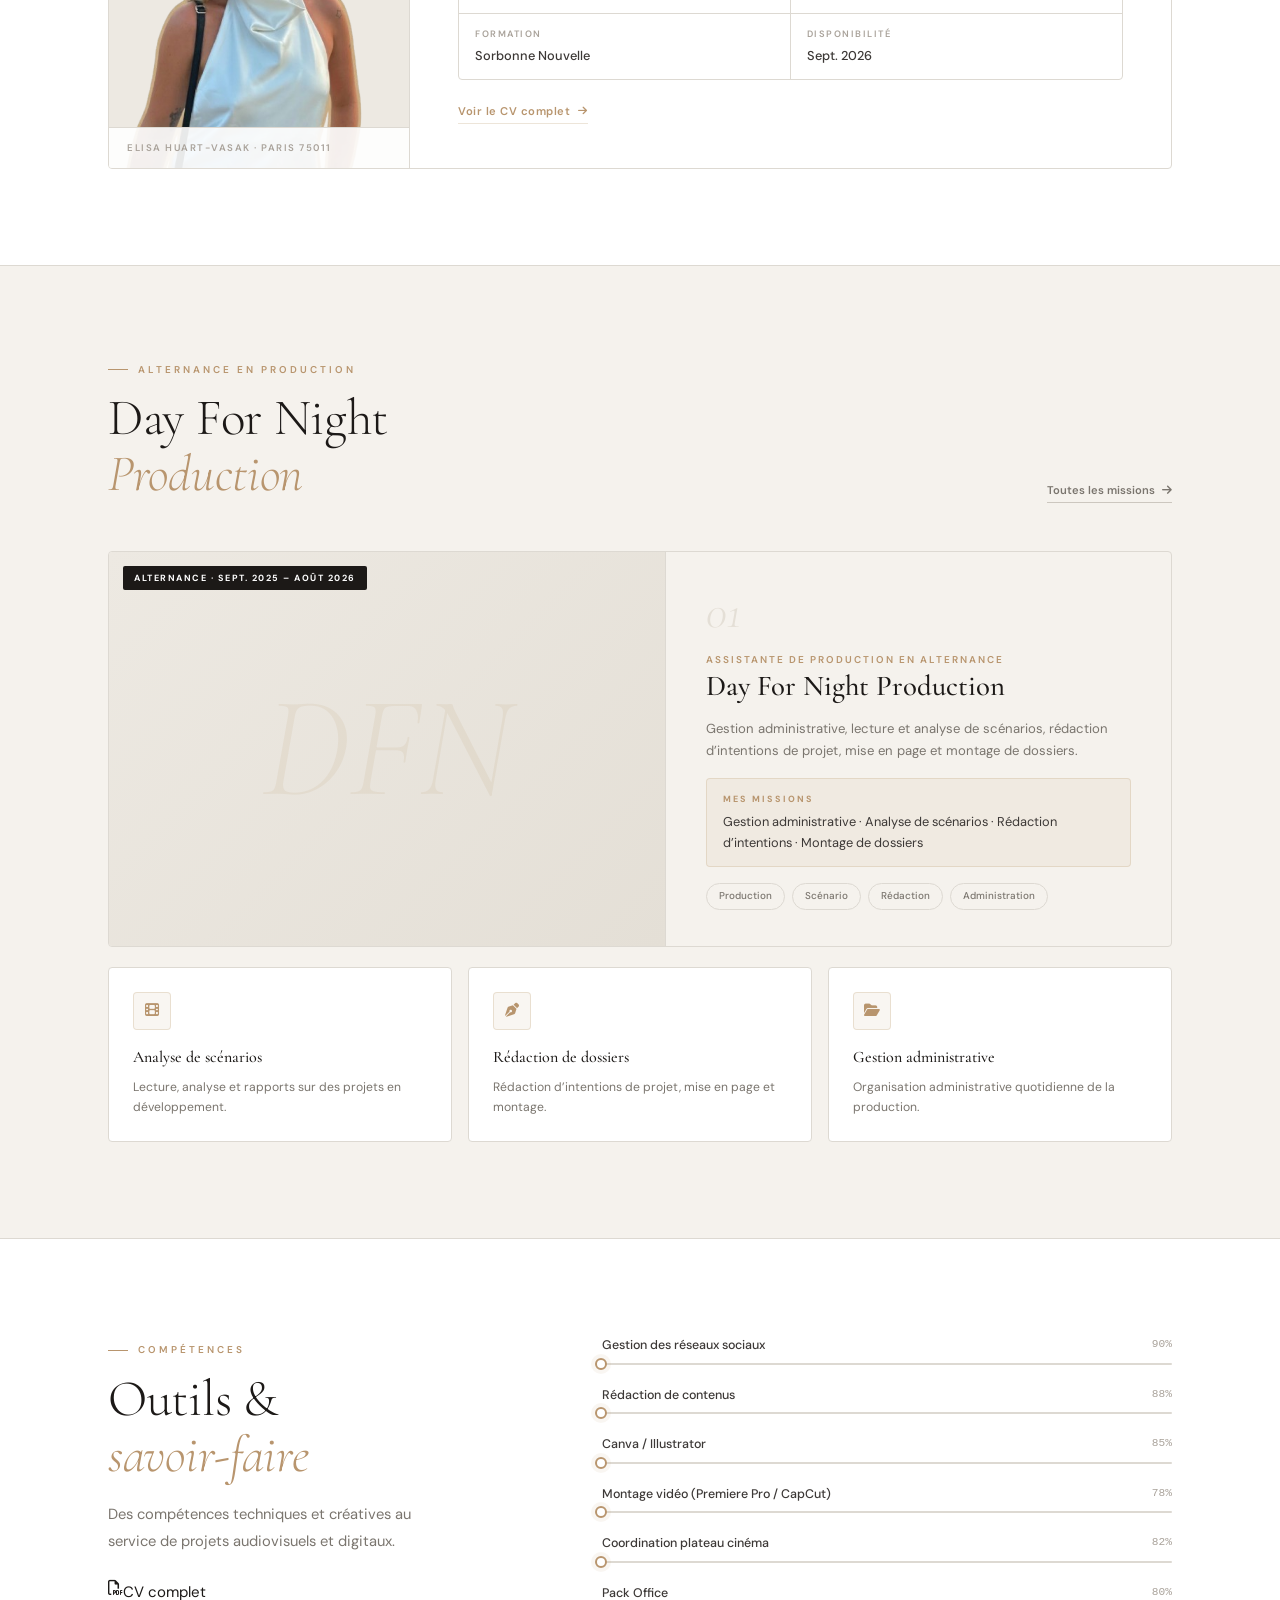
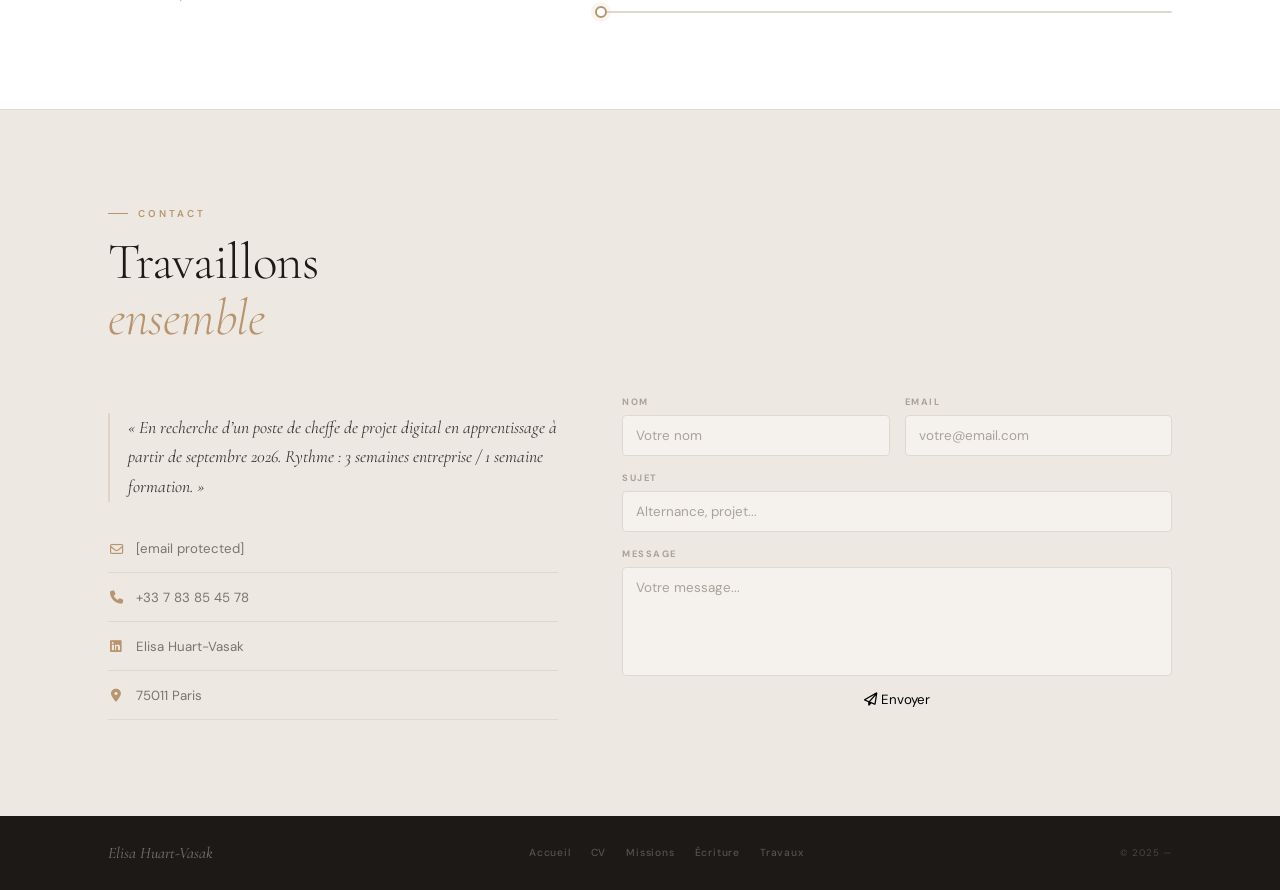
==== commit 1f71b36a: "Update index.html" ====
--- a/index.html
+++ b/index.html
@@ -31,43 +31,59 @@
 
 <section class="hero">
 
-  <!-- Droite : photo (order:1 en mobile) -->
+  <!-- Gauche : texte centré -->
+  <div class="hero-left">
+    <div class="hero-deco-num">E</div>
+
+    <p class="hero-pretitle" data-a="0">Cheffe de projet digital &middot; Cinéma &amp; Audiovisuel</p>
+
+    <h1 class="hero-name" data-a="1">
+      Elisa
+      <em>Huart-Vasak</em>
+    </h1>
+
+    <div class="hero-sep" data-a="2"></div>
+
+    <p class="hero-desc" data-a="2">
+      Étudiante en Licence Cinéma &amp; Audiovisuel à la Sorbonne Nouvelle,
+      en alternance chez Day For Night Production.
+    </p>
+
+    <div class="hero-btns" data-a="3">
+      <a href="missions.html" class="btn btn-dark">
+        <i class="fa-solid fa-play" style="font-size:.65rem"></i> Voir mes missions
+      </a>
+      <a href="https://www.linkedin.com/in/elisa-huart-vasak-528aa2336/" target="_blank" class="btn btn-outline">
+        <i class="fa-brands fa-linkedin"></i> LinkedIn
+      </a>
+    </div>
+
+    <div class="hero-kpis" data-a="3">
+      <div class="kpi">
+        <div class="kpi-n">3 ans</div>
+        <div class="kpi-l">Sorbonne</div>
+      </div>
+      <div class="kpi">
+        <div class="kpi-n">DFN</div>
+        <div class="kpi-l">Alternance</div>
+      </div>
+      <div class="kpi">
+        <div class="kpi-n">Sept.&nbsp;26</div>
+        <div class="kpi-l">Disponible</div>
+      </div>
+    </div>
+
+    <div class="hero-scroll" data-a="3">
+      <span class="hero-scroll-bar"></span>Scroll
+    </div>
+  </div>
+
+  <!-- Droite : photo -->
   <div class="hero-right" data-a="4">
     <img src="assets/photo1.png" alt="Elisa Huart-Vasak" class="hero-photo">
     <div class="hero-badge">Portfolio 2025</div>
     <div class="hero-tag">
       <span class="hero-tag-dot"></span>En recherche d&rsquo;alternance
-    </div>
-  </div>
-
-  <!-- Gauche : texte ancré en bas -->
-  <div class="hero-left">
-    <!-- Grand E décoratif en fond -->
-    <div class="hero-deco-num">E</div>
-
-    <p class="hero-pretitle" data-a="0">Cheffe de projet digital &middot; Cinéma &amp; Audiovisuel</p>
-    <h1 class="hero-name" data-a="1">
-      Elisa
-      <em>Huart-Vasak</em>
-    </h1>
-    <div class="hero-sep"></div>
-    <p class="hero-desc" data-a="2">
-      Étudiante en Licence Cinéma &amp; Audiovisuel à la Sorbonne Nouvelle,
-      en alternance chez Day For Night Production.
-    </p>
-    <div class="hero-btns" data-a="3">
-      <a href="missions.html" class="btn btn-dark">Voir mes missions</a>
-      <a href="https://www.linkedin.com/in/elisa-huart-vasak-528aa2336/" target="_blank" class="btn btn-outline">
-        <i class="fa-brands fa-linkedin"></i> LinkedIn
-      </a>
-    </div>
-    <div class="hero-kpis" data-a="3">
-      <div class="kpi"><div class="kpi-n">3 ans</div><div class="kpi-l">Sorbonne</div></div>
-      <div class="kpi"><div class="kpi-n">DFN</div><div class="kpi-l">Alternance</div></div>
-      <div class="kpi"><div class="kpi-n">Sept.&nbsp;26</div><div class="kpi-l">Disponible</div></div>
-    </div>
-    <div class="hero-scroll" data-a="3">
-      <span class="hero-scroll-bar"></span>Scroll
     </div>
   </div>
 
--- a/css/style.css
+++ b/css/style.css
@@ -284,13 +284,38 @@
 .link-more:hover { color:var(--sand2); border-color:var(--sand2); gap:11px }
 
 /* ── REVEAL ──── */
-/* Reveal — visible par défaut, animation au scroll si JS disponible */
-[data-r] { opacity:1; transform:none }
-[data-r].will-animate { opacity:0; transform:translateY(20px); transition:opacity .7s var(--ease), transform .7s var(--ease) }
-[data-r="right"].will-animate { transform:translateX(20px) }
-[data-r="left"].will-animate  { transform:translateX(-20px) }
-[data-r="scale"].will-animate { transform:scale(.97); opacity:0 }
-[data-r].will-animate.in { opacity:1; transform:none }
+/* ══ SCROLL REVEAL ══════════════════════════════════════════
+   Visible par défaut → JS ajoute .will-animate avant observer
+   → .in déclenche l'animation au scroll
+═══════════════════════════════════════════════════════════ */
+[data-r]               { opacity: 1; transform: none }
+
+/* Cachés par JS avant observation */
+[data-r].will-animate                   { opacity: 0; transform: translateY(32px);         transition: opacity .85s var(--ease), transform .85s var(--ease) }
+[data-r="right"].will-animate           { opacity: 0; transform: translateX(40px);          transition: opacity .85s var(--ease), transform .85s var(--ease) }
+[data-r="left"].will-animate            { opacity: 0; transform: translateX(-40px);         transition: opacity .85s var(--ease), transform .85s var(--ease) }
+[data-r="scale"].will-animate           { opacity: 0; transform: scale(.93) translateY(20px); transition: opacity .9s var(--ease), transform .9s var(--ease) }
+[data-r="fade"].will-animate            { opacity: 0; transform: none;                       transition: opacity 1s var(--ease) }
+[data-r="clip"].will-animate            { opacity: 0; clip-path: inset(0 0 100% 0);          transition: opacity .8s var(--ease), clip-path .8s var(--ease) }
+
+/* Révélés */
+[data-r].will-animate.in               { opacity: 1; transform: none }
+[data-r="clip"].will-animate.in        { opacity: 1; clip-path: inset(0 0 0% 0) }
+
+/* Staggered children */
+[data-stagger] > * {
+  opacity: 1; transform: none;
+}
+[data-stagger].will-animate > * {
+  opacity: 0; transform: translateY(24px);
+  transition: opacity .65s var(--ease), transform .65s var(--ease);
+}
+[data-stagger].will-animate.in > *:nth-child(1)  { opacity:1; transform:none; transition-delay: .05s }
+[data-stagger].will-animate.in > *:nth-child(2)  { opacity:1; transform:none; transition-delay: .15s }
+[data-stagger].will-animate.in > *:nth-child(3)  { opacity:1; transform:none; transition-delay: .25s }
+[data-stagger].will-animate.in > *:nth-child(4)  { opacity:1; transform:none; transition-delay: .35s }
+[data-stagger].will-animate.in > *:nth-child(5)  { opacity:1; transform:none; transition-delay: .45s }
+[data-stagger].will-animate.in > *:nth-child(6)  { opacity:1; transform:none; transition-delay: .55s }
 
 /* ── HERO ENTRY ANIMS ── */
 [data-a] { opacity:0 }
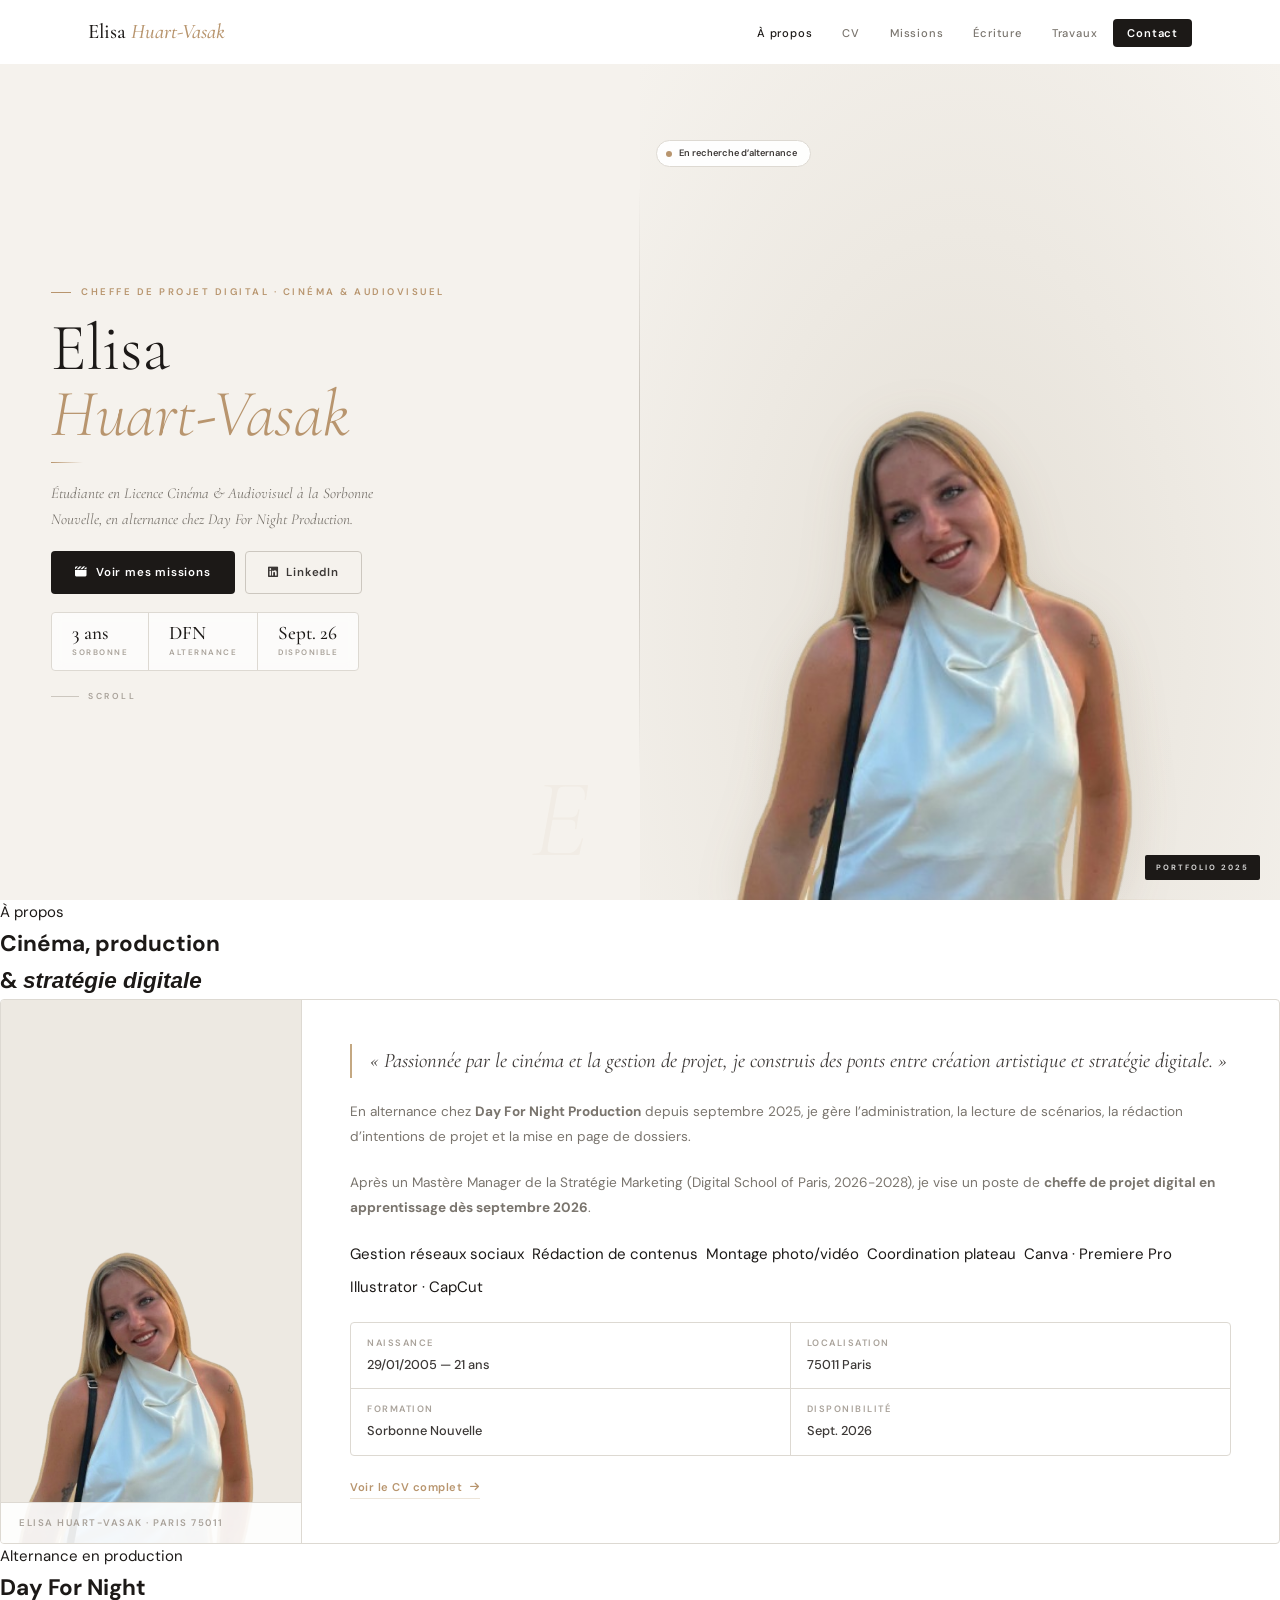
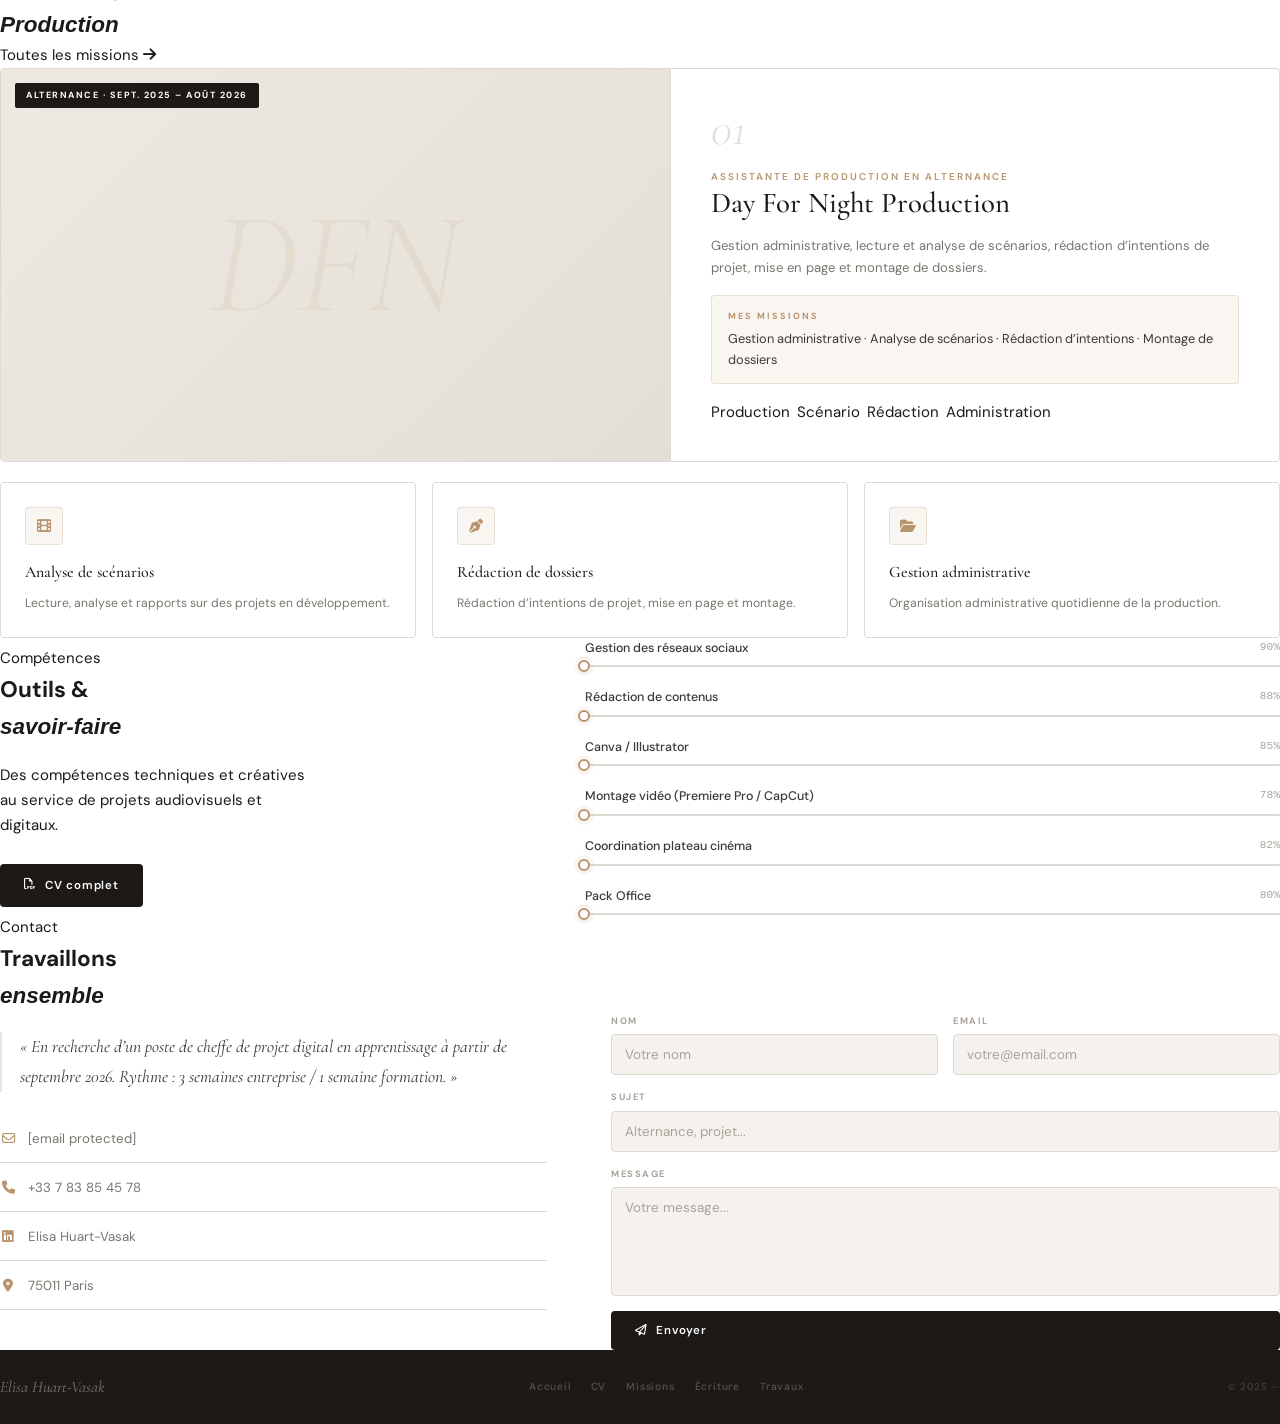
==== commit 1062041c: "Update index.html" ====
--- a/index.html
+++ b/index.html
@@ -31,60 +31,32 @@
 
 <section class="hero">
 
-  <!-- Gauche : texte centré -->
   <div class="hero-left">
     <div class="hero-deco-num">E</div>
-
     <p class="hero-pretitle" data-a="0">Cheffe de projet digital &middot; Cinéma &amp; Audiovisuel</p>
-
-    <h1 class="hero-name" data-a="1">
-      Elisa
-      <em>Huart-Vasak</em>
-    </h1>
-
-    <div class="hero-sep" data-a="2"></div>
-
-    <p class="hero-desc" data-a="2">
-      Étudiante en Licence Cinéma &amp; Audiovisuel à la Sorbonne Nouvelle,
-      en alternance chez Day For Night Production.
-    </p>
-
+    <h1 class="hero-name" data-a="1">Elisa<em>Huart-Vasak</em></h1>
+    <div class="hero-sep"></div>
+    <p class="hero-desc" data-a="2">Étudiante en Licence Cinéma &amp; Audiovisuel à la Sorbonne Nouvelle, en alternance chez Day For Night Production.</p>
     <div class="hero-btns" data-a="3">
       <a href="missions.html" class="btn btn-dark">
-        <i class="fa-solid fa-play" style="font-size:.65rem"></i> Voir mes missions
+        <i class="fa-solid fa-clapperboard"></i><span>Voir mes missions</span>
       </a>
       <a href="https://www.linkedin.com/in/elisa-huart-vasak-528aa2336/" target="_blank" class="btn btn-outline">
-        <i class="fa-brands fa-linkedin"></i> LinkedIn
+        <i class="fa-brands fa-linkedin"></i><span>LinkedIn</span>
       </a>
     </div>
-
     <div class="hero-kpis" data-a="3">
-      <div class="kpi">
-        <div class="kpi-n">3 ans</div>
-        <div class="kpi-l">Sorbonne</div>
-      </div>
-      <div class="kpi">
-        <div class="kpi-n">DFN</div>
-        <div class="kpi-l">Alternance</div>
-      </div>
-      <div class="kpi">
-        <div class="kpi-n">Sept.&nbsp;26</div>
-        <div class="kpi-l">Disponible</div>
-      </div>
+      <div class="kpi"><div class="kpi-n">3 ans</div><div class="kpi-l">Sorbonne</div></div>
+      <div class="kpi"><div class="kpi-n">DFN</div><div class="kpi-l">Alternance</div></div>
+      <div class="kpi"><div class="kpi-n">Sept.&nbsp;26</div><div class="kpi-l">Disponible</div></div>
     </div>
-
-    <div class="hero-scroll" data-a="3">
-      <span class="hero-scroll-bar"></span>Scroll
-    </div>
+    <div class="hero-scroll"><span class="hero-scroll-bar"></span>Scroll</div>
   </div>
 
-  <!-- Droite : photo -->
   <div class="hero-right" data-a="4">
     <img src="assets/photo1.png" alt="Elisa Huart-Vasak" class="hero-photo">
     <div class="hero-badge">Portfolio 2025</div>
-    <div class="hero-tag">
-      <span class="hero-tag-dot"></span>En recherche d&rsquo;alternance
-    </div>
+    <div class="hero-tag"><span class="hero-tag-dot"></span>En recherche d&rsquo;alternance</div>
   </div>
 
 </section>
--- a/css/style.css
+++ b/css/style.css
@@ -69,221 +69,231 @@
    HERO — 2 colonnes clean
 ══════════════════════════════════════════════════════════ */
 /* ══ HERO ══════════════════════════════════════════════════ */
+
+
+/* ══════════════════════════════════════════════════════════
+   HERO
+══════════════════════════════════════════════════════════ */
 .hero {
   height: 100svh;
-  min-height: 580px;
+  min-height: 560px;
   display: grid;
   grid-template-columns: 1fr 1fr;
   overflow: hidden;
   position: relative;
-}
-
-/* ── Colonne gauche ─────────────────────────────────────── */
+  padding-top: 64px;
+}
+
+/* ── Colonne gauche ────────────────────────────────────── */
 .hero-left {
   order: 1;
   background: var(--cream);
+  position: relative;
   display: flex;
   flex-direction: column;
-  justify-content: flex-end;   /* ancré en bas */
-  align-items: flex-start;
-  padding: 0 56px 56px 8%;
-  gap: 22px;
-  position: relative;
+  justify-content: center;
+  padding: 64px 56px 40px 8%;
+  gap: 18px;
   z-index: 2;
 }
 
-/* Grand numéro déco en haut */
+/* Trait vertical */
+.hero-left::after {
+  content: '';
+  position: absolute; top: 15%; right: 0; bottom: 15%;
+  width: 1px;
+  background: linear-gradient(to bottom, transparent, var(--border2) 35%, var(--border2) 65%, transparent);
+}
+
+/* E déco discret */
 .hero-deco-num {
   position: absolute;
-  top: 64px; left: 6%;
+  bottom: 24px; right: 52px;
   font-family: var(--serif);
-  font-size: clamp(6rem, 18vw, 14rem);
-  font-weight: 300;
-  font-style: italic;
-  line-height: 1;
-  color: rgba(196,168,130,.1);
-  user-select: none;
-  pointer-events: none;
-}
-
+  font-size: 7rem; font-weight: 300; font-style: italic;
+  color: rgba(196,168,130,.07);
+  user-select: none; pointer-events: none; line-height: 1;
+}
+
+/* Eyebrow */
 .hero-pretitle {
-  display: flex;
-  align-items: center;
-  gap: 10px;
-  font-size: .6rem;
-  font-weight: 600;
-  letter-spacing: 3px;
-  text-transform: uppercase;
-  color: var(--sand2);
+  display: flex; align-items: center; gap: 10px;
+  font-size: .6rem; font-weight: 600; letter-spacing: 2.5px;
+  text-transform: uppercase; color: var(--sand2);
 }
 .hero-pretitle::before {
-  content: '';
-  width: 22px; height: 1px;
-  background: var(--sand2);
-  flex-shrink: 0;
-}
-
+  content: ''; width: 20px; height: 1px; background: var(--sand2); flex-shrink: 0;
+}
+
+/* Nom */
 .hero-name {
   font-family: var(--serif);
-  font-size: clamp(3.2rem, 5vw, 5.5rem);
-  font-weight: 300;
-  line-height: .92;
-  letter-spacing: -.5px;
-  color: var(--ink);
+  font-size: clamp(3rem, 5.2vw, 5.5rem);
+  font-weight: 300; line-height: .9;
+  letter-spacing: -.5px; color: var(--ink);
   margin: 0;
 }
-.hero-name em {
-  font-style: italic;
-  color: var(--sand2);
-  display: block;
-  margin-top: 4px;
-}
-
-/* Ligne séparatrice */
+.hero-name em { font-style: italic; color: var(--sand2); display: block; margin-top: 6px; }
+
+/* Séparateur */
 .hero-sep {
-  width: 40px;
-  height: 1px;
-  background: var(--border2);
-}
-
+  width: 32px; height: 1.5px;
+  background: linear-gradient(to right, var(--sand2), transparent);
+  flex-shrink: 0;
+}
+
+/* Description */
 .hero-desc {
   font-family: var(--serif);
-  font-size: .95rem;
-  font-style: italic;
-  color: var(--ink3);
-  line-height: 1.7;
-  max-width: 360px;
-}
-
-.hero-btns { display: flex; gap: 12px; flex-wrap: wrap; }
-
+  font-size: .95rem; font-style: italic;
+  color: var(--ink3); line-height: 1.7; max-width: 340px;
+}
+
+/* ── Boutons modernes ───────────────────────────────────── */
+.hero-btns { display: flex; gap: 10px; flex-wrap: wrap; }
+
+.btn {
+  display: inline-flex; align-items: center; gap: 8px;
+  font-family: var(--sans); font-size: .72rem; font-weight: 600;
+  letter-spacing: .8px; border-radius: var(--r);
+  transition: all .25s var(--ease); cursor: pointer; border: none;
+  text-decoration: none;
+}
+.btn-dark {
+  background: var(--ink); color: var(--white);
+  padding: 12px 24px;
+  position: relative; overflow: hidden;
+}
+.btn-dark::before {
+  content: '';
+  position: absolute; inset: 0;
+  background: var(--sand2);
+  transform: translateX(-101%);
+  transition: transform .35s var(--ease);
+}
+.btn-dark:hover::before { transform: translateX(0); }
+.btn-dark span, .btn-dark i { position: relative; z-index: 1; }
+.btn-dark:hover { transform: translateY(-2px); box-shadow: 0 8px 24px rgba(26,22,18,.2); }
+
+.btn-outline {
+  background: transparent; color: var(--ink2);
+  padding: 11px 22px;
+  border: 1.5px solid var(--border2);
+}
+.btn-outline:hover {
+  border-color: var(--sand2); color: var(--sand2);
+  transform: translateY(-2px);
+  background: var(--sand-bg);
+}
+
+/* ── KPIs ───────────────────────────────────────────────── */
 .hero-kpis {
   display: flex;
   border: 1px solid var(--border);
   border-radius: var(--r);
   overflow: hidden;
   background: rgba(255,255,255,.7);
-}
-.kpi { padding: 12px 22px; border-right: 1px solid var(--border); }
+  align-self: flex-start;
+  backdrop-filter: blur(6px);
+}
+.kpi { padding: 11px 20px; border-right: 1px solid var(--border); }
 .kpi:last-child { border-right: none; }
-.kpi-n { font-family: var(--serif); font-size: 1.35rem; font-weight: 500; color: var(--ink); line-height: 1; }
-.kpi-l { font-size: .52rem; font-weight: 600; letter-spacing: 1.5px; text-transform: uppercase; color: var(--ink4); margin-top: 3px; }
-
-/* Scroll hint */
+.kpi-n {
+  font-family: var(--serif);
+  font-size: 1.2rem; font-weight: 500; color: var(--ink); line-height: 1;
+}
+.kpi-l {
+  font-size: .5rem; font-weight: 600; letter-spacing: 1.5px;
+  text-transform: uppercase; color: var(--ink4); margin-top: 3px;
+}
+
+/* ── Scroll indicator ───────────────────────────────────── */
 .hero-scroll {
   display: flex; align-items: center; gap: 9px;
-  font-size: .56rem; font-weight: 600; letter-spacing: 2.5px;
+  font-size: .54rem; font-weight: 600; letter-spacing: 2.5px;
   text-transform: uppercase; color: var(--ink4);
 }
 .hero-scroll-bar {
-  width: 32px; height: 1px;
+  width: 28px; height: 1px;
   background: var(--border2); position: relative; overflow: hidden;
 }
 .hero-scroll-bar::after {
-  content: ''; position: absolute; top: 0; left: -100%; width: 100%; height: 100%;
-  background: var(--sand); animation: scrollAnim 2s var(--ease) infinite;
+  content: ''; position: absolute; top: 0; left: -100%;
+  width: 100%; height: 100%; background: var(--sand);
+  animation: scrollAnim 2s var(--ease) infinite;
 }
 @keyframes scrollAnim { to { left: 100% } }
-
-/* Trait vertical déco */
-.hero-left::after {
-  content: '';
-  position: absolute; top: 15%; right: 0; bottom: 15%;
-  width: 1px;
-  background: linear-gradient(to bottom, transparent, var(--border2) 30%, var(--border2) 70%, transparent);
-}
 
 /* ── Colonne droite : photo ─────────────────────────────── */
 .hero-right {
   order: 2;
-  background: radial-gradient(ellipse at 50% 75%, var(--cream3) 0%, var(--cream2) 55%, var(--cream) 100%);
-  display: flex;
-  align-items: flex-end;
-  justify-content: center;
-  position: relative;
-  overflow: hidden;
-  padding-top: 64px;
+  background: radial-gradient(ellipse at 50% 68%, var(--cream3) 0%, var(--cream2) 50%, var(--cream) 100%);
+  display: flex; align-items: flex-end; justify-content: center;
+  position: relative; overflow: hidden;
 }
 .hero-right::before {
   content: '';
-  position: absolute; bottom: -5%; left: 50%;
+  position: absolute; bottom: -10%; left: 50%;
   transform: translateX(-50%);
-  width: 80%; padding-bottom: 80%;
-  border-radius: 50%;
-  background: radial-gradient(ellipse, rgba(196,168,130,.2) 0%, transparent 70%);
+  width: 68%; padding-bottom: 68%; border-radius: 50%;
+  background: radial-gradient(ellipse, rgba(196,168,130,.16) 0%, transparent 70%);
 }
 .hero-right::after {
   content: '';
-  position: absolute; bottom: 0; left: 10%; right: 10%; height: 1px;
+  position: absolute; bottom: 0; left: 12%; right: 12%; height: 1px;
   background: linear-gradient(to right, transparent, var(--sand-bdr), transparent);
 }
 .hero-photo {
-  width: auto; max-width: 84%; height: 90%;
+  width: auto; max-width: 80%; height: 91%;
   object-fit: contain; object-position: bottom center;
   position: relative; z-index: 2;
-  filter: drop-shadow(0 16px 32px rgba(100,70,40,.12));
-  transition: transform .6s var(--ease);
-}
-.hero:hover .hero-photo { transform: translateY(-5px); }
+  filter: drop-shadow(0 10px 24px rgba(100,70,40,.1));
+  transition: transform .7s var(--ease);
+}
+.hero:hover .hero-photo { transform: translateY(-6px) scale(1.01); }
+
 .hero-badge {
-  position: absolute; bottom: 22px; right: 22px;
-  background: var(--ink); color: rgba(255,255,255,.85);
-  font-size: .5rem; font-weight: 700; letter-spacing: 2.5px;
-  text-transform: uppercase; padding: 7px 12px; border-radius: 2px; z-index: 5;
+  position: absolute; bottom: 20px; right: 20px;
+  background: var(--ink); color: rgba(255,255,255,.8);
+  font-size: .48rem; font-weight: 700; letter-spacing: 2px;
+  text-transform: uppercase; padding: 6px 11px; border-radius: 2px; z-index: 5;
 }
 .hero-tag {
-  position: absolute; top: 80px; left: 20px;
+  position: absolute; top: 76px; left: 16px;
   display: flex; align-items: center; gap: 7px;
-  background: rgba(255,255,255,.88); backdrop-filter: blur(8px);
+  background: rgba(255,255,255,.92); backdrop-filter: blur(8px);
   border: 1px solid var(--border); border-radius: 99px;
-  padding: 6px 14px 6px 10px;
-  font-size: .6rem; font-weight: 600; color: var(--ink2); z-index: 5;
-}
-.hero-tag-dot { width: 7px; height: 7px; border-radius: 50%; background: var(--sand2); flex-shrink: 0; }
+  padding: 5px 13px 5px 9px;
+  font-size: .58rem; font-weight: 600; color: var(--ink2); z-index: 5;
+}
+.hero-tag-dot {
+  width: 6px; height: 6px; border-radius: 50%;
+  background: var(--sand2); flex-shrink: 0;
+  animation: pulse 2s ease infinite;
+}
+@keyframes pulse {
+  0%,100% { box-shadow: 0 0 0 0 rgba(184,149,110,.5) }
+  50%      { box-shadow: 0 0 0 5px rgba(184,149,110,0) }
+}
 .hero-img-caption { display: none !important; }
 .hero-ph-letter   { display: none !important; }
 
-/* ── Responsive ──────────────────────────────────────────── */
+/* ── Responsive ─────────────────────────────────────────── */
 @media (max-width: 860px) {
-  .hero { grid-template-columns: 1fr; grid-template-rows: auto 340px; height: auto; min-height: auto; }
-  .hero-left { padding: 80px 24px 40px; justify-content: flex-start; }
+  .hero { grid-template-columns: 1fr; grid-template-rows: 320px auto; height: auto; min-height: auto; }
+  .hero-right { order: 1; height: 320px; }
+  .hero-left  { order: 2; height: auto; padding: 36px 24px 44px; }
   .hero-left::after { display: none; }
-  .hero-deco-num { font-size: 5rem; top: 8px; }
-  .hero-right { height: 340px; padding-top: 0; }
-  .hero-photo { max-width: 62%; height: 95%; }
-  .hero-tag { top: 12px; }
+  .hero-deco-num { display: none; }
+  .hero-photo { max-width: 55%; height: 95%; }
+  .hero-tag   { top: 72px; }
 }
 @media (max-width: 520px) {
-  .hero-name { font-size: 2.8rem; }
-  .hero-right { height: 270px; }
-  .hero-photo { max-width: 78%; }
-}
-
-/* ══════════════════════════════════════════════════════════
-   BUTTONS / ATOMS / LAYOUT
-══════════════════════════════════════════════════════════ */
-.container { max-width:1160px; margin:0 auto; padding:0 48px }
-.section { padding:96px 0 }
-.section-cream { background:var(--cream) }
-.section-cream2 { background:var(--cream2) }
-.divider { height:1px; background:var(--border) }
-
-.eyebrow {
-  font-size:.62rem; font-weight:600; letter-spacing:3px;
-  text-transform:uppercase; color:var(--sand2);
-  display:flex; align-items:center; gap:10px; margin-bottom:12px;
-}
-.eyebrow::before { content:''; width:20px; height:1px; background:var(--sand2); flex-shrink:0 }
-.h2 { font-family:var(--serif); font-size:clamp(2rem,4vw,3.2rem); font-weight:300; line-height:1.1; color:var(--ink); letter-spacing:-.3px }
-.h2 em { font-style:italic; color:var(--sand2) }
-.body-lg { font-size:.92rem; line-height:1.8; color:var(--ink3) }
-.tag { display:inline-block; font-size:.62rem; font-weight:500; color:var(--ink3); background:var(--cream); border:1px solid var(--border); padding:4px 12px; border-radius:99px; transition:.2s }
-.tag:hover { border-color:var(--sand); color:var(--sand2) }
-.section-hd { display:flex; align-items:flex-end; justify-content:space-between; margin-bottom:48px; gap:20px }
-.link-more { font-size:.7rem; font-weight:600; color:var(--ink3); display:flex; align-items:center; gap:7px; white-space:nowrap; padding-bottom:2px; border-bottom:1px solid var(--border2); transition:color .2s, gap .2s, border-color .2s }
-.link-more:hover { color:var(--sand2); border-color:var(--sand2); gap:11px }
-
-/* ── REVEAL ──── */
+  .hero-name  { font-size: 2.6rem; }
+  .hero-right { height: 260px; }
+  .hero-photo { max-width: 70%; }
+}
+
 /* ══ SCROLL REVEAL ══════════════════════════════════════════
    Visible par défaut → JS ajoute .will-animate avant observer
    → .in déclenche l'animation au scroll
@@ -417,7 +427,6 @@
    RESPONSIVE
 ══════════════════════════════════════════════════════════ */
 @media (max-width:900px) {
-  .hero-left { padding:56px 24px 36px; }
   .hero-left::after { display:none }
   .hero-right { height:340px }
   .hero-photo { max-width:64%; height:95% }
@@ -434,7 +443,6 @@
   .nav-inner { padding:0 20px; display:flex; align-items:center; justify-content:space-between }
   .nav-links { display:none }
   .burger { display:flex }
-  .hero-left { padding:48px 20px 28px }
   .hero-name { font-size:2.8rem }
   .hero-right { height:270px }
   .hero-photo { max-width:80% }
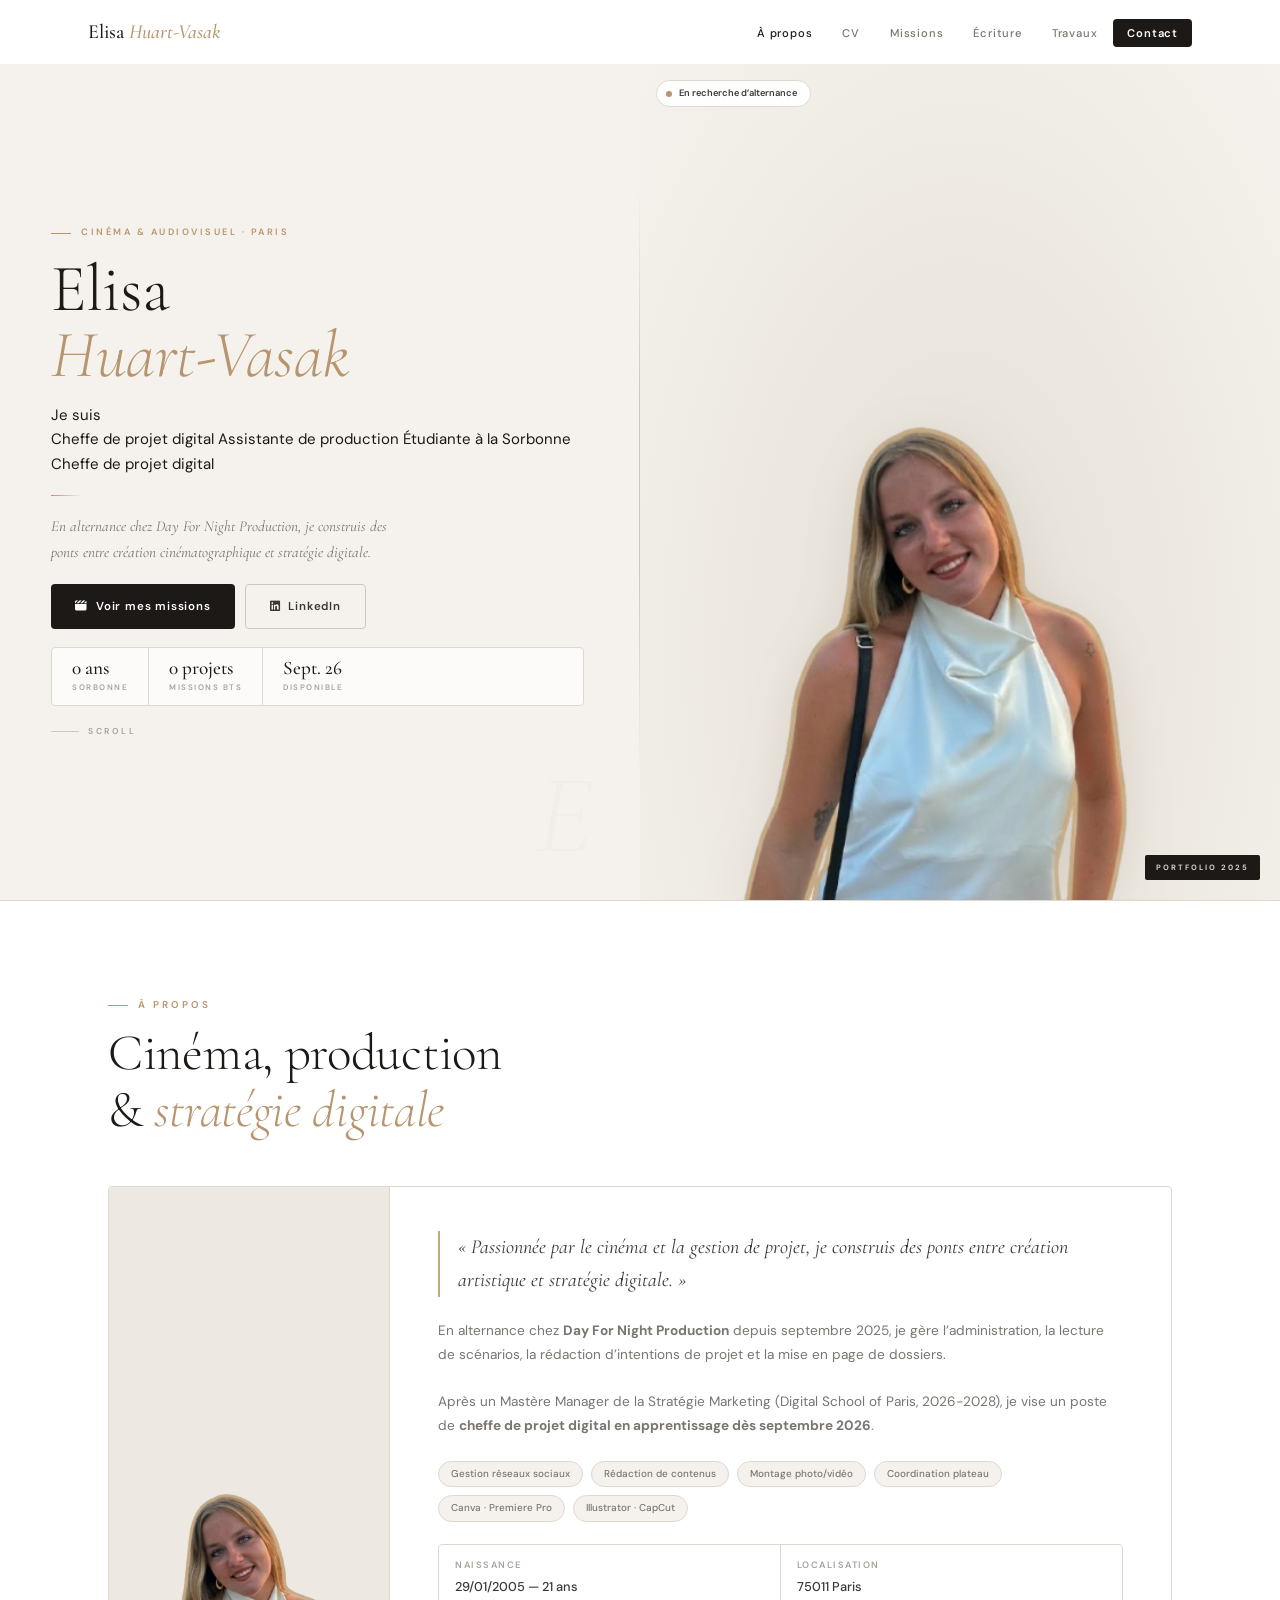
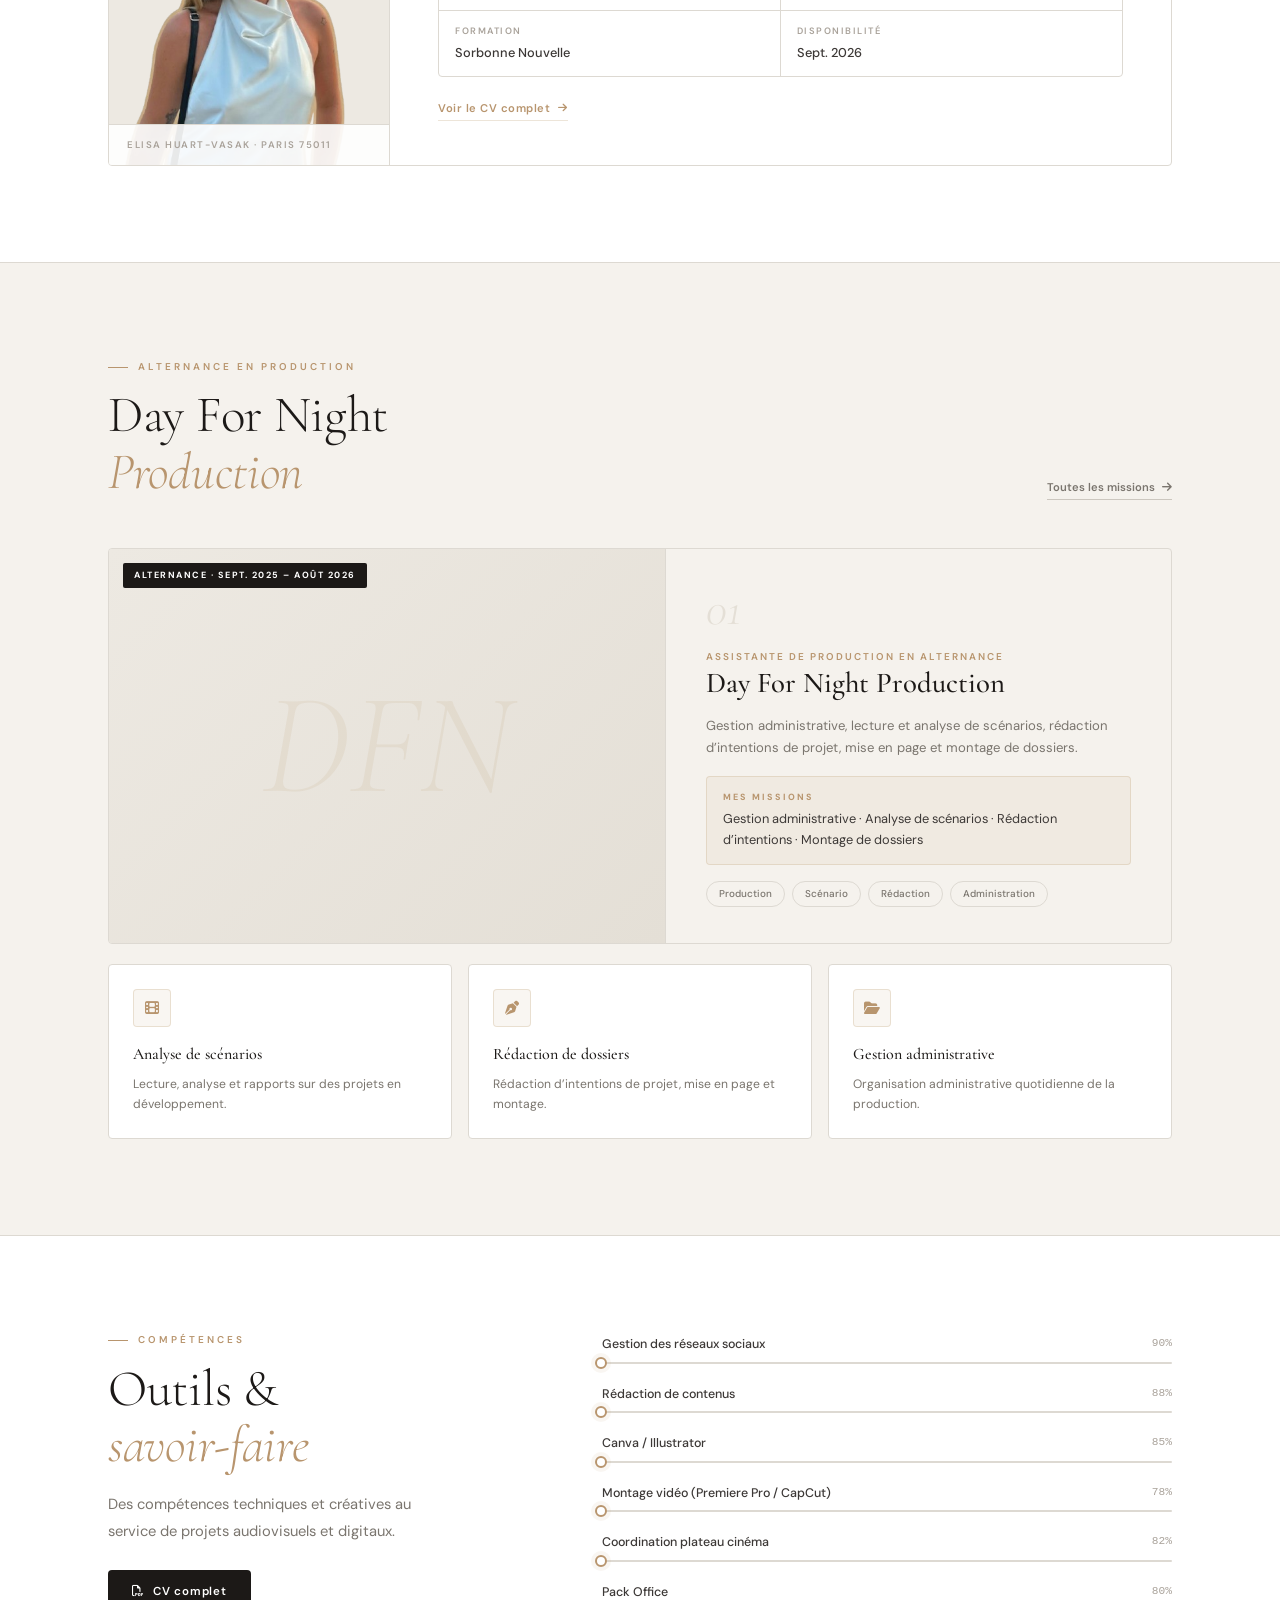
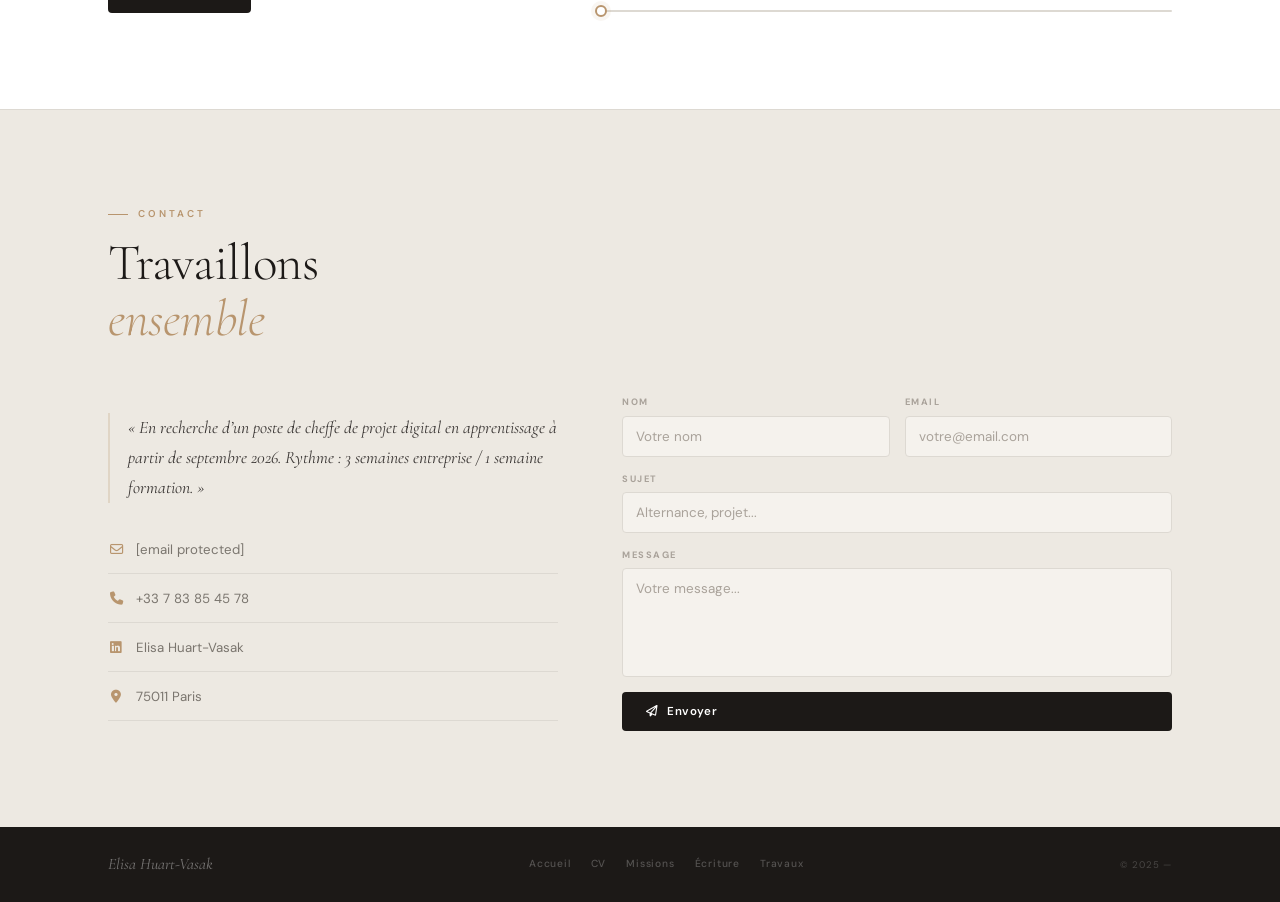
==== commit 185d3393: "Update index.html" ====
--- a/index.html
+++ b/index.html
@@ -33,10 +33,28 @@
 
   <div class="hero-left">
     <div class="hero-deco-num">E</div>
-    <p class="hero-pretitle" data-a="0">Cheffe de projet digital &middot; Cinéma &amp; Audiovisuel</p>
+
+    <p class="hero-pretitle" data-a="0">Cinéma &amp; Audiovisuel &middot; Paris</p>
+
     <h1 class="hero-name" data-a="1">Elisa<em>Huart-Vasak</em></h1>
+
+    <!-- Rôle rotatif -->
+    <div class="hero-role-wrap" data-a="2">
+      <span class="hero-role-label">Je suis&nbsp;</span>
+      <div class="hero-role-slider">
+        <span class="hero-role-item">Cheffe de projet digital</span>
+        <span class="hero-role-item">Assistante de production</span>
+        <span class="hero-role-item">Étudiante à la Sorbonne</span>
+        <span class="hero-role-item">Cheffe de projet digital</span>
+      </div>
+    </div>
+
     <div class="hero-sep"></div>
-    <p class="hero-desc" data-a="2">Étudiante en Licence Cinéma &amp; Audiovisuel à la Sorbonne Nouvelle, en alternance chez Day For Night Production.</p>
+
+    <p class="hero-desc" data-a="2">
+      En alternance chez Day For Night Production, je construis des ponts entre création cinématographique et stratégie digitale.
+    </p>
+
     <div class="hero-btns" data-a="3">
       <a href="missions.html" class="btn btn-dark">
         <i class="fa-solid fa-clapperboard"></i><span>Voir mes missions</span>
@@ -45,11 +63,23 @@
         <i class="fa-brands fa-linkedin"></i><span>LinkedIn</span>
       </a>
     </div>
+
+    <!-- KPIs avec compteurs animés -->
     <div class="hero-kpis" data-a="3">
-      <div class="kpi"><div class="kpi-n">3 ans</div><div class="kpi-l">Sorbonne</div></div>
-      <div class="kpi"><div class="kpi-n">DFN</div><div class="kpi-l">Alternance</div></div>
-      <div class="kpi"><div class="kpi-n">Sept.&nbsp;26</div><div class="kpi-l">Disponible</div></div>
-    </div>
+      <div class="kpi">
+        <div class="kpi-n" data-count="3" data-suffix=" ans">0 ans</div>
+        <div class="kpi-l">Sorbonne</div>
+      </div>
+      <div class="kpi">
+        <div class="kpi-n" data-count="9" data-suffix=" projets">0 projets</div>
+        <div class="kpi-l">Missions BTS</div>
+      </div>
+      <div class="kpi">
+        <div class="kpi-n">Sept.&nbsp;26</div>
+        <div class="kpi-l">Disponible</div>
+      </div>
+    </div>
+
     <div class="hero-scroll"><span class="hero-scroll-bar"></span>Scroll</div>
   </div>
 
--- a/css/style.css
+++ b/css/style.css
@@ -1,6 +1,11 @@
+/* ================================================
+   ELISA HUART-VASAK — Portfolio
+   style.css — fichier unique
+   ================================================ */
+
 @import url('https://fonts.googleapis.com/css2?family=Cormorant+Garamond:ital,wght@0,300;0,400;0,500;0,600;1,300;1,400;1,600&family=DM+Sans:ital,opsz,wght@0,9..40,300;0,9..40,400;0,9..40,500;0,9..40,600;1,9..40,300&display=swap');
 
-/* ── VARIABLES ──────────────────────────────────────────── */
+/* ── VARIABLES ─────────────────────────────────── */
 :root {
   --cream:    #f5f2ed;
   --cream2:   #ede9e2;
@@ -22,23 +27,26 @@
   --r:        4px;
 }
 
-/* ── RESET ──────────────────────────────────────────────── */
+/* ── RESET ─────────────────────────────────────── */
 *,*::before,*::after { box-sizing:border-box; margin:0; padding:0 }
 html { scroll-behavior:smooth }
-body { background:var(--white); color:var(--ink); font-family:var(--sans); font-size:15px; line-height:1.65; -webkit-font-smoothing:antialiased; overflow-x:hidden }
+body {
+  background:var(--white); color:var(--ink);
+  font-family:var(--sans); font-size:15px;
+  line-height:1.65; -webkit-font-smoothing:antialiased;
+  overflow-x:hidden;
+}
 a { color:inherit; text-decoration:none }
 img { max-width:100%; display:block }
 ul { list-style:none }
 button { font-family:inherit; cursor:pointer; border:none; background:none }
-
-/* ── SCROLLBAR ──────────────────────────────────────────── */
 ::-webkit-scrollbar { width:3px }
 ::-webkit-scrollbar-track { background:var(--cream) }
 ::-webkit-scrollbar-thumb { background:var(--sand); border-radius:2px }
 
-/* ══════════════════════════════════════════════════════════
+/* ════════════════════════════════════════════════
    NAV
-══════════════════════════════════════════════════════════ */
+════════════════════════════════════════════════ */
 .nav {
   position:fixed; top:0; left:0; right:0; z-index:900;
   transition:background .35s, border-color .35s, box-shadow .35s;
@@ -48,304 +56,237 @@
   background:rgba(255,255,255,.96);
   backdrop-filter:blur(18px);
   border-bottom-color:var(--border);
-  box-shadow:0 1px 0 var(--border);
 }
 .nav-inner {
   max-width:1200px; margin:0 auto; padding:0 48px;
   height:64px; display:flex; align-items:center; justify-content:space-between;
 }
-.nav-brand { font-family:var(--serif); font-size:1.3rem; font-weight:500; color:var(--ink) }
+.nav-brand { font-family:var(--serif); font-size:1.25rem; font-weight:500; color:var(--ink) }
 .nav-brand em { font-style:italic; color:var(--sand2) }
 .nav-links { display:flex; align-items:center; gap:2px }
-.nav-links a { font-size:.7rem; font-weight:500; letter-spacing:.8px; color:var(--ink3); padding:7px 14px; border-radius:var(--r); transition:color .2s, background .2s }
+.nav-links a {
+  font-size:.7rem; font-weight:500; letter-spacing:.8px;
+  color:var(--ink3); padding:7px 14px; border-radius:var(--r);
+  transition:color .2s, background .2s;
+}
 .nav-links a:hover { color:var(--ink); background:var(--cream) }
 .nav-links a.active { color:var(--ink) }
-.nav-cta { background:var(--ink) !important; color:var(--white) !important; border-radius:var(--r) !important; font-weight:600 !important; transition:background .2s !important }
+.nav-cta {
+  background:var(--ink) !important; color:var(--white) !important;
+  font-weight:600 !important; border-radius:var(--r) !important;
+  transition:background .2s !important;
+}
 .nav-cta:hover { background:var(--sand2) !important }
 .burger { display:none; flex-direction:column; gap:5px; width:26px }
 .burger span { display:block; height:1.5px; background:var(--ink); border-radius:2px }
 
-/* ══════════════════════════════════════════════════════════
-   HERO — 2 colonnes clean
-══════════════════════════════════════════════════════════ */
-/* ══ HERO ══════════════════════════════════════════════════ */
-
-
-/* ══════════════════════════════════════════════════════════
+/* ════════════════════════════════════════════════
+   LAYOUT
+════════════════════════════════════════════════ */
+.container { max-width:1160px; margin:0 auto; padding:0 48px }
+.section    { padding:96px 0 }
+.section-cream  { background:var(--cream) }
+.section-cream2 { background:var(--cream2) }
+.divider { height:1px; background:var(--border) }
+
+/* ── ATOMS ─────────────────────────────────────── */
+.eyebrow {
+  font-size:.62rem; font-weight:600; letter-spacing:3px;
+  text-transform:uppercase; color:var(--sand2);
+  display:flex; align-items:center; gap:10px; margin-bottom:12px;
+}
+.eyebrow::before { content:''; width:20px; height:1px; background:var(--sand2); flex-shrink:0 }
+
+.h2 {
+  font-family:var(--serif);
+  font-size:clamp(2rem,4vw,3.2rem);
+  font-weight:300; line-height:1.1; color:var(--ink); letter-spacing:-.3px;
+}
+.h2 em { font-style:italic; color:var(--sand2) }
+
+.h1-page {
+  font-family:var(--serif);
+  font-size:clamp(2.4rem,5vw,4rem);
+  font-weight:300; color:var(--ink); letter-spacing:-.3px;
+  margin-top:10px;
+}
+.h1-page em { font-style:italic; color:var(--sand2) }
+
+.body-lg { font-size:.92rem; line-height:1.8; color:var(--ink3) }
+.caption-sm { font-size:.6rem; font-weight:600; letter-spacing:1.5px; text-transform:uppercase; color:var(--ink4) }
+
+.tag {
+  display:inline-block; font-size:.62rem; font-weight:500;
+  color:var(--ink3); background:var(--cream); border:1px solid var(--border);
+  padding:4px 12px; border-radius:99px; transition:.2s;
+}
+.tag:hover { border-color:var(--sand); color:var(--sand2) }
+
+.section-hd {
+  display:flex; align-items:flex-end; justify-content:space-between;
+  margin-bottom:48px; gap:20px;
+}
+.link-more {
+  font-size:.7rem; font-weight:600; color:var(--ink3);
+  display:flex; align-items:center; gap:7px; white-space:nowrap;
+  padding-bottom:2px; border-bottom:1px solid var(--border2);
+  transition:color .2s, gap .2s, border-color .2s;
+}
+.link-more:hover { color:var(--sand2); border-color:var(--sand2); gap:11px }
+
+/* ════════════════════════════════════════════════
+   BUTTONS
+════════════════════════════════════════════════ */
+.btn {
+  display:inline-flex; align-items:center; gap:8px;
+  font-family:var(--sans); font-size:.72rem; font-weight:600;
+  letter-spacing:.8px; border-radius:var(--r);
+  transition:all .25s var(--ease); cursor:pointer;
+  border:none; text-decoration:none; padding:12px 24px;
+}
+.btn-dark {
+  background:var(--ink); color:var(--white);
+  position:relative; overflow:hidden;
+}
+.btn-dark::before {
+  content:''; position:absolute; inset:0;
+  background:var(--sand2); transform:translateX(-101%);
+  transition:transform .35s var(--ease);
+}
+.btn-dark:hover::before { transform:translateX(0) }
+.btn-dark:hover { transform:translateY(-2px); box-shadow:0 8px 24px rgba(26,22,18,.2) }
+.btn-dark span,.btn-dark i { position:relative; z-index:1 }
+.btn-outline {
+  background:transparent; color:var(--ink2);
+  border:1.5px solid var(--border2);
+}
+.btn-outline:hover { border-color:var(--sand2); color:var(--sand2); transform:translateY(-2px); background:var(--sand-bg) }
+.btn-light { background:var(--white) !important; color:var(--ink) !important }
+.btn-light:hover { background:var(--sand2) !important; color:var(--white) !important }
+
+/* ════════════════════════════════════════════════
+   REVEAL ANIMATIONS
+════════════════════════════════════════════════ */
+[data-r] { opacity:1; transform:none }
+[data-r].will-animate { opacity:0; transform:translateY(28px); transition:opacity .85s var(--ease), transform .85s var(--ease) }
+[data-r="right"].will-animate { transform:translateX(36px) }
+[data-r="left"].will-animate  { transform:translateX(-36px) }
+[data-r="scale"].will-animate { transform:scale(.94); opacity:0 }
+[data-r="fade"].will-animate  { opacity:0; transform:none }
+[data-r].will-animate.in { opacity:1; transform:none }
+[data-stagger]>* { opacity:1; transform:none }
+[data-stagger].will-animate>* { opacity:0; transform:translateY(20px); transition:opacity .65s var(--ease), transform .65s var(--ease) }
+[data-stagger].will-animate.in>*:nth-child(1) { opacity:1; transform:none; transition-delay:.05s }
+[data-stagger].will-animate.in>*:nth-child(2) { opacity:1; transform:none; transition-delay:.16s }
+[data-stagger].will-animate.in>*:nth-child(3) { opacity:1; transform:none; transition-delay:.27s }
+[data-stagger].will-animate.in>*:nth-child(4) { opacity:1; transform:none; transition-delay:.38s }
+[data-stagger].will-animate.in>*:nth-child(5) { opacity:1; transform:none; transition-delay:.49s }
+[data-stagger].will-animate.in>*:nth-child(6) { opacity:1; transform:none; transition-delay:.60s }
+
+/* Hero entry */
+[data-a] { opacity:0 }
+[data-a="0"] { animation:fadeUp .65s var(--ease) .2s  forwards }
+[data-a="1"] { animation:fadeUp .75s var(--ease) .35s forwards }
+[data-a="2"] { animation:fadeUp .75s var(--ease) .5s  forwards }
+[data-a="3"] { animation:fadeUp .75s var(--ease) .65s forwards }
+[data-a="4"] { animation:fadeIn .9s  var(--ease) .7s  forwards }
+@keyframes fadeUp { from{opacity:0;transform:translateY(16px)} to{opacity:1;transform:none} }
+@keyframes fadeIn { from{opacity:0} to{opacity:1} }
+
+/* ════════════════════════════════════════════════
    HERO
-══════════════════════════════════════════════════════════ */
+════════════════════════════════════════════════ */
 .hero {
-  height: 100svh;
-  min-height: 560px;
-  display: grid;
-  grid-template-columns: 1fr 1fr;
-  overflow: hidden;
-  position: relative;
-  padding-top: 64px;
-}
-
-/* ── Colonne gauche ────────────────────────────────────── */
+  position:relative;
+  display:grid;
+  grid-template-columns:1fr 1fr;
+  height:100svh; min-height:560px;
+  overflow:hidden;
+  padding-top:64px;
+}
+
 .hero-left {
-  order: 1;
-  background: var(--cream);
-  position: relative;
-  display: flex;
-  flex-direction: column;
-  justify-content: center;
-  padding: 64px 56px 40px 8%;
-  gap: 18px;
-  z-index: 2;
-}
-
-/* Trait vertical */
+  order:1; background:var(--cream);
+  display:grid; align-content:center;
+  padding:40px 56px 40px 8%;
+  gap:18px; position:relative; z-index:2;
+}
 .hero-left::after {
-  content: '';
-  position: absolute; top: 15%; right: 0; bottom: 15%;
-  width: 1px;
-  background: linear-gradient(to bottom, transparent, var(--border2) 35%, var(--border2) 65%, transparent);
-}
-
-/* E déco discret */
+  content:''; position:absolute; top:15%; right:0; bottom:15%;
+  width:1px;
+  background:linear-gradient(to bottom, transparent, var(--border2) 35%, var(--border2) 65%, transparent);
+}
 .hero-deco-num {
-  position: absolute;
-  bottom: 24px; right: 52px;
-  font-family: var(--serif);
-  font-size: 7rem; font-weight: 300; font-style: italic;
-  color: rgba(196,168,130,.07);
-  user-select: none; pointer-events: none; line-height: 1;
-}
-
-/* Eyebrow */
+  position:absolute; bottom:28px; right:48px;
+  font-family:var(--serif); font-size:7rem; font-weight:300; font-style:italic;
+  color:rgba(196,168,130,.06); user-select:none; pointer-events:none; line-height:1;
+}
 .hero-pretitle {
-  display: flex; align-items: center; gap: 10px;
-  font-size: .6rem; font-weight: 600; letter-spacing: 2.5px;
-  text-transform: uppercase; color: var(--sand2);
-}
-.hero-pretitle::before {
-  content: ''; width: 20px; height: 1px; background: var(--sand2); flex-shrink: 0;
-}
-
-/* Nom */
+  display:flex; align-items:center; gap:10px;
+  font-size:.58rem; font-weight:600; letter-spacing:2.5px;
+  text-transform:uppercase; color:var(--sand2);
+}
+.hero-pretitle::before { content:''; width:20px; height:1px; background:var(--sand2); flex-shrink:0 }
 .hero-name {
-  font-family: var(--serif);
-  font-size: clamp(3rem, 5.2vw, 5.5rem);
-  font-weight: 300; line-height: .9;
-  letter-spacing: -.5px; color: var(--ink);
-  margin: 0;
-}
-.hero-name em { font-style: italic; color: var(--sand2); display: block; margin-top: 6px; }
-
-/* Séparateur */
-.hero-sep {
-  width: 32px; height: 1.5px;
-  background: linear-gradient(to right, var(--sand2), transparent);
-  flex-shrink: 0;
-}
-
-/* Description */
+  font-family:var(--serif); font-size:clamp(3rem,5.2vw,5.5rem);
+  font-weight:300; line-height:.9; letter-spacing:-.5px; color:var(--ink); margin:0;
+}
+.hero-name em { font-style:italic; color:var(--sand2); display:block; margin-top:6px }
+.hero-sep { width:32px; height:1.5px; background:linear-gradient(to right, var(--sand2), transparent) }
 .hero-desc {
-  font-family: var(--serif);
-  font-size: .95rem; font-style: italic;
-  color: var(--ink3); line-height: 1.7; max-width: 340px;
-}
-
-/* ── Boutons modernes ───────────────────────────────────── */
-.hero-btns { display: flex; gap: 10px; flex-wrap: wrap; }
-
-.btn {
-  display: inline-flex; align-items: center; gap: 8px;
-  font-family: var(--sans); font-size: .72rem; font-weight: 600;
-  letter-spacing: .8px; border-radius: var(--r);
-  transition: all .25s var(--ease); cursor: pointer; border: none;
-  text-decoration: none;
-}
-.btn-dark {
-  background: var(--ink); color: var(--white);
-  padding: 12px 24px;
-  position: relative; overflow: hidden;
-}
-.btn-dark::before {
-  content: '';
-  position: absolute; inset: 0;
-  background: var(--sand2);
-  transform: translateX(-101%);
-  transition: transform .35s var(--ease);
-}
-.btn-dark:hover::before { transform: translateX(0); }
-.btn-dark span, .btn-dark i { position: relative; z-index: 1; }
-.btn-dark:hover { transform: translateY(-2px); box-shadow: 0 8px 24px rgba(26,22,18,.2); }
-
-.btn-outline {
-  background: transparent; color: var(--ink2);
-  padding: 11px 22px;
-  border: 1.5px solid var(--border2);
-}
-.btn-outline:hover {
-  border-color: var(--sand2); color: var(--sand2);
-  transform: translateY(-2px);
-  background: var(--sand-bg);
-}
-
-/* ── KPIs ───────────────────────────────────────────────── */
+  font-family:var(--serif); font-size:.95rem; font-style:italic;
+  color:var(--ink3); line-height:1.7; max-width:340px;
+}
+.hero-btns { display:flex; gap:10px; flex-wrap:wrap }
 .hero-kpis {
-  display: flex;
-  border: 1px solid var(--border);
-  border-radius: var(--r);
-  overflow: hidden;
-  background: rgba(255,255,255,.7);
-  align-self: flex-start;
-  backdrop-filter: blur(6px);
-}
-.kpi { padding: 11px 20px; border-right: 1px solid var(--border); }
-.kpi:last-child { border-right: none; }
-.kpi-n {
-  font-family: var(--serif);
-  font-size: 1.2rem; font-weight: 500; color: var(--ink); line-height: 1;
-}
-.kpi-l {
-  font-size: .5rem; font-weight: 600; letter-spacing: 1.5px;
-  text-transform: uppercase; color: var(--ink4); margin-top: 3px;
-}
-
-/* ── Scroll indicator ───────────────────────────────────── */
-.hero-scroll {
-  display: flex; align-items: center; gap: 9px;
-  font-size: .54rem; font-weight: 600; letter-spacing: 2.5px;
-  text-transform: uppercase; color: var(--ink4);
-}
-.hero-scroll-bar {
-  width: 28px; height: 1px;
-  background: var(--border2); position: relative; overflow: hidden;
-}
-.hero-scroll-bar::after {
-  content: ''; position: absolute; top: 0; left: -100%;
-  width: 100%; height: 100%; background: var(--sand);
-  animation: scrollAnim 2s var(--ease) infinite;
-}
-@keyframes scrollAnim { to { left: 100% } }
-
-/* ── Colonne droite : photo ─────────────────────────────── */
+  display:flex; align-self:flex-start;
+  border:1px solid var(--border); border-radius:var(--r);
+  overflow:hidden; background:rgba(255,255,255,.7);
+}
+.kpi { padding:11px 20px; border-right:1px solid var(--border) }
+.kpi:last-child { border-right:none }
+.kpi-n { font-family:var(--serif); font-size:1.2rem; font-weight:500; color:var(--ink); line-height:1 }
+.kpi-l { font-size:.5rem; font-weight:600; letter-spacing:1.5px; text-transform:uppercase; color:var(--ink4); margin-top:3px }
+.hero-scroll { display:flex; align-items:center; gap:9px; font-size:.54rem; font-weight:600; letter-spacing:2.5px; text-transform:uppercase; color:var(--ink4) }
+.hero-scroll-bar { width:28px; height:1px; background:var(--border2); position:relative; overflow:hidden }
+.hero-scroll-bar::after { content:''; position:absolute; top:0; left:-100%; width:100%; height:100%; background:var(--sand); animation:scrollAnim 2s var(--ease) infinite }
+@keyframes scrollAnim { to { left:100% } }
+
 .hero-right {
-  order: 2;
-  background: radial-gradient(ellipse at 50% 68%, var(--cream3) 0%, var(--cream2) 50%, var(--cream) 100%);
-  display: flex; align-items: flex-end; justify-content: center;
-  position: relative; overflow: hidden;
+  order:2;
+  background:radial-gradient(ellipse at 50% 70%, var(--cream3) 0%, var(--cream2) 50%, var(--cream) 100%);
+  display:flex; align-items:flex-end; justify-content:center;
+  position:relative; overflow:hidden;
 }
 .hero-right::before {
-  content: '';
-  position: absolute; bottom: -10%; left: 50%;
-  transform: translateX(-50%);
-  width: 68%; padding-bottom: 68%; border-radius: 50%;
-  background: radial-gradient(ellipse, rgba(196,168,130,.16) 0%, transparent 70%);
-}
-.hero-right::after {
-  content: '';
-  position: absolute; bottom: 0; left: 12%; right: 12%; height: 1px;
-  background: linear-gradient(to right, transparent, var(--sand-bdr), transparent);
-}
-.hero-photo {
-  width: auto; max-width: 80%; height: 91%;
-  object-fit: contain; object-position: bottom center;
-  position: relative; z-index: 2;
-  filter: drop-shadow(0 10px 24px rgba(100,70,40,.1));
-  transition: transform .7s var(--ease);
-}
-.hero:hover .hero-photo { transform: translateY(-6px) scale(1.01); }
-
-.hero-badge {
-  position: absolute; bottom: 20px; right: 20px;
-  background: var(--ink); color: rgba(255,255,255,.8);
-  font-size: .48rem; font-weight: 700; letter-spacing: 2px;
-  text-transform: uppercase; padding: 6px 11px; border-radius: 2px; z-index: 5;
-}
-.hero-tag {
-  position: absolute; top: 76px; left: 16px;
-  display: flex; align-items: center; gap: 7px;
-  background: rgba(255,255,255,.92); backdrop-filter: blur(8px);
-  border: 1px solid var(--border); border-radius: 99px;
-  padding: 5px 13px 5px 9px;
-  font-size: .58rem; font-weight: 600; color: var(--ink2); z-index: 5;
-}
-.hero-tag-dot {
-  width: 6px; height: 6px; border-radius: 50%;
-  background: var(--sand2); flex-shrink: 0;
-  animation: pulse 2s ease infinite;
-}
-@keyframes pulse {
-  0%,100% { box-shadow: 0 0 0 0 rgba(184,149,110,.5) }
-  50%      { box-shadow: 0 0 0 5px rgba(184,149,110,0) }
-}
-.hero-img-caption { display: none !important; }
-.hero-ph-letter   { display: none !important; }
-
-/* ── Responsive ─────────────────────────────────────────── */
-@media (max-width: 860px) {
-  .hero { grid-template-columns: 1fr; grid-template-rows: 320px auto; height: auto; min-height: auto; }
-  .hero-right { order: 1; height: 320px; }
-  .hero-left  { order: 2; height: auto; padding: 36px 24px 44px; }
-  .hero-left::after { display: none; }
-  .hero-deco-num { display: none; }
-  .hero-photo { max-width: 55%; height: 95%; }
-  .hero-tag   { top: 72px; }
-}
-@media (max-width: 520px) {
-  .hero-name  { font-size: 2.6rem; }
-  .hero-right { height: 260px; }
-  .hero-photo { max-width: 70%; }
-}
-
-/* ══ SCROLL REVEAL ══════════════════════════════════════════
-   Visible par défaut → JS ajoute .will-animate avant observer
-   → .in déclenche l'animation au scroll
-═══════════════════════════════════════════════════════════ */
-[data-r]               { opacity: 1; transform: none }
-
-/* Cachés par JS avant observation */
-[data-r].will-animate                   { opacity: 0; transform: translateY(32px);         transition: opacity .85s var(--ease), transform .85s var(--ease) }
-[data-r="right"].will-animate           { opacity: 0; transform: translateX(40px);          transition: opacity .85s var(--ease), transform .85s var(--ease) }
-[data-r="left"].will-animate            { opacity: 0; transform: translateX(-40px);         transition: opacity .85s var(--ease), transform .85s var(--ease) }
-[data-r="scale"].will-animate           { opacity: 0; transform: scale(.93) translateY(20px); transition: opacity .9s var(--ease), transform .9s var(--ease) }
-[data-r="fade"].will-animate            { opacity: 0; transform: none;                       transition: opacity 1s var(--ease) }
-[data-r="clip"].will-animate            { opacity: 0; clip-path: inset(0 0 100% 0);          transition: opacity .8s var(--ease), clip-path .8s var(--ease) }
-
-/* Révélés */
-[data-r].will-animate.in               { opacity: 1; transform: none }
-[data-r="clip"].will-animate.in        { opacity: 1; clip-path: inset(0 0 0% 0) }
-
-/* Staggered children */
-[data-stagger] > * {
-  opacity: 1; transform: none;
-}
-[data-stagger].will-animate > * {
-  opacity: 0; transform: translateY(24px);
-  transition: opacity .65s var(--ease), transform .65s var(--ease);
-}
-[data-stagger].will-animate.in > *:nth-child(1)  { opacity:1; transform:none; transition-delay: .05s }
-[data-stagger].will-animate.in > *:nth-child(2)  { opacity:1; transform:none; transition-delay: .15s }
-[data-stagger].will-animate.in > *:nth-child(3)  { opacity:1; transform:none; transition-delay: .25s }
-[data-stagger].will-animate.in > *:nth-child(4)  { opacity:1; transform:none; transition-delay: .35s }
-[data-stagger].will-animate.in > *:nth-child(5)  { opacity:1; transform:none; transition-delay: .45s }
-[data-stagger].will-animate.in > *:nth-child(6)  { opacity:1; transform:none; transition-delay: .55s }
-
-/* ── HERO ENTRY ANIMS ── */
-[data-a] { opacity:0 }
-[data-a="0"] { animation:fadeUp .65s var(--ease) .15s forwards }
-[data-a="1"] { animation:fadeUp .75s var(--ease) .3s forwards }
-[data-a="2"] { animation:fadeUp .75s var(--ease) .45s forwards }
-[data-a="3"] { animation:fadeUp .75s var(--ease) .6s forwards }
-[data-a="4"] { animation:fadeIn .9s var(--ease) .65s forwards }
-@keyframes fadeUp { from { opacity:0; transform:translateY(16px) } to { opacity:1; transform:none } }
-@keyframes fadeIn { from { opacity:0 } to { opacity:1 } }
-
-/* ══════════════════════════════════════════════════════════
+  content:''; position:absolute; bottom:-10%; left:50%; transform:translateX(-50%);
+  width:68%; padding-bottom:68%; border-radius:50%;
+  background:radial-gradient(ellipse, rgba(196,168,130,.16) 0%, transparent 70%);
+}
+.hero-right::after { content:''; position:absolute; bottom:0; left:12%; right:12%; height:1px; background:linear-gradient(to right, transparent, var(--sand-bdr), transparent) }
+.hero-photo { width:auto; max-width:80%; height:88%; object-fit:contain; object-position:bottom center; position:relative; z-index:2; filter:drop-shadow(0 10px 24px rgba(100,70,40,.1)); transition:transform .7s var(--ease) }
+.hero:hover .hero-photo { transform:translateY(-6px) scale(1.01) }
+.hero-badge { position:absolute; bottom:20px; right:20px; background:var(--ink); color:rgba(255,255,255,.8); font-size:.48rem; font-weight:700; letter-spacing:2px; text-transform:uppercase; padding:6px 11px; border-radius:2px; z-index:5 }
+.hero-tag { position:absolute; top:16px; left:16px; display:flex; align-items:center; gap:7px; background:rgba(255,255,255,.92); backdrop-filter:blur(8px); border:1px solid var(--border); border-radius:99px; padding:5px 13px 5px 9px; font-size:.58rem; font-weight:600; color:var(--ink2); z-index:5 }
+.hero-tag-dot { width:6px; height:6px; border-radius:50%; background:var(--sand2); flex-shrink:0; animation:tagPulse 2s ease infinite }
+@keyframes tagPulse { 0%,100%{box-shadow:0 0 0 0 rgba(184,149,110,.5)} 50%{box-shadow:0 0 0 5px rgba(184,149,110,0)} }
+.hero-img-caption,.hero-ph-letter { display:none !important }
+
+/* ════════════════════════════════════════════════
    ABOUT
-══════════════════════════════════════════════════════════ */
-.about-grid { display:grid; grid-template-columns:300px 1fr; gap:0; border:1px solid var(--border); border-radius:var(--r); overflow:hidden }
-.about-photo { background:var(--cream2); position:relative; min-height:440px; display:flex; align-items:flex-end; justify-content:center; overflow:hidden }
+════════════════════════════════════════════════ */
+.about-grid {
+  display:grid; grid-template-columns:280px 1fr;
+  border:1px solid var(--border); border-radius:var(--r); overflow:hidden;
+}
+.about-photo {
+  background:var(--cream2); position:relative;
+  min-height:420px; display:flex; align-items:flex-end; justify-content:center; overflow:hidden;
+}
 .about-photo img { width:auto; max-width:90%; height:90%; object-fit:contain; object-position:bottom center }
 .about-photo-label { position:absolute; bottom:0; left:0; right:0; padding:12px 18px; background:rgba(255,255,255,.9); border-top:1px solid var(--border) }
 .about-body { padding:44px 48px; display:flex; flex-direction:column; gap:22px; border-left:1px solid var(--border) }
-.about-quote { font-family:var(--serif); font-size:1.3rem; font-style:italic; color:var(--ink2); line-height:1.65; border-left:2px solid var(--sand); padding-left:18px }
+.about-quote { font-family:var(--serif); font-size:1.25rem; font-style:italic; color:var(--ink2); line-height:1.65; border-left:2px solid var(--sand); padding-left:18px }
 .about-text { font-size:.85rem; color:var(--ink3); line-height:1.8 }
 .about-pills { display:flex; flex-wrap:wrap; gap:8px }
 .about-info-grid { display:grid; grid-template-columns:1fr 1fr; border:1px solid var(--border); border-radius:var(--r); overflow:hidden }
@@ -357,9 +298,9 @@
 .about-cta { display:inline-flex; align-items:center; gap:8px; font-size:.7rem; font-weight:600; letter-spacing:.5px; color:var(--sand2); padding-bottom:2px; border-bottom:1px solid var(--sand-bdr); transition:gap .2s, border-color .2s; align-self:flex-start }
 .about-cta:hover { gap:13px; border-color:var(--sand2) }
 
-/* ══════════════════════════════════════════════════════════
+/* ════════════════════════════════════════════════
    WORKS
-══════════════════════════════════════════════════════════ */
+════════════════════════════════════════════════ */
 .works-feat { display:grid; grid-template-columns:1.1fr 1fr; border:1px solid var(--border); border-radius:var(--r); overflow:hidden; margin-bottom:20px; transition:box-shadow .3s }
 .works-feat:hover { box-shadow:0 8px 40px rgba(0,0,0,.07) }
 .works-feat-img { background:linear-gradient(135deg,var(--cream2),var(--cream3)); position:relative; min-height:300px; display:flex; align-items:center; justify-content:center; overflow:hidden }
@@ -382,12 +323,11 @@
 .work-sm-title { font-family:var(--serif); font-size:1rem; font-weight:500; color:var(--ink); margin-bottom:7px }
 .work-sm-desc { font-size:.76rem; color:var(--ink3); line-height:1.65 }
 
-/* ══════════════════════════════════════════════════════════
+/* ════════════════════════════════════════════════
    SKILLS
-══════════════════════════════════════════════════════════ */
+════════════════════════════════════════════════ */
 .skills-layout { display:grid; grid-template-columns:.85fr 1.15fr; gap:72px; align-items:center }
 .skills-bars { display:flex; flex-direction:column; gap:20px }
-.skill-row {}
 .skill-top { display:flex; justify-content:space-between; font-size:.78rem; font-weight:500; color:var(--ink2); margin-bottom:7px }
 .skill-pct { font-size:.7rem; color:var(--ink4); font-family:monospace }
 .skill-track { height:2px; background:var(--border); border-radius:2px; overflow:visible }
@@ -395,9 +335,9 @@
 .skill-fill::after { content:''; position:absolute; right:-5px; top:-5px; width:12px; height:12px; background:var(--white); border:2.5px solid var(--sand2); border-radius:50%; box-shadow:0 0 0 4px var(--sand-bg) }
 .skill-fill.animated { width:var(--w) }
 
-/* ══════════════════════════════════════════════════════════
+/* ════════════════════════════════════════════════
    CONTACT
-══════════════════════════════════════════════════════════ */
+════════════════════════════════════════════════ */
 .contact-wrap { display:grid; grid-template-columns:.9fr 1.1fr; gap:64px; align-items:start }
 .contact-quote { font-family:var(--serif); font-size:1.1rem; font-style:italic; color:var(--ink2); line-height:1.7; margin-top:18px; padding-left:18px; border-left:2px solid var(--sand-bdr) }
 .contact-links { display:flex; flex-direction:column; gap:2px; margin-top:24px }
@@ -412,9 +352,9 @@
 .fg input::placeholder,.fg textarea::placeholder { color:var(--ink4) }
 .fg input:focus,.fg textarea:focus { border-color:var(--sand); box-shadow:0 0 0 3px rgba(196,168,130,.15); background:var(--white) }
 
-/* ══════════════════════════════════════════════════════════
+/* ════════════════════════════════════════════════
    FOOTER
-══════════════════════════════════════════════════════════ */
+════════════════════════════════════════════════ */
 .footer { background:var(--ink); padding:24px 0 }
 .footer-inner { display:flex; align-items:center; justify-content:space-between; gap:20px; flex-wrap:wrap }
 .footer-brand { font-family:var(--serif); font-size:1rem; font-style:italic; color:rgba(255,255,255,.4) }
@@ -423,50 +363,12 @@
 .footer-nav a:hover { color:rgba(255,255,255,.7) }
 .footer-copy { font-size:.6rem; letter-spacing:.8px; color:rgba(255,255,255,.2) }
 
-/* ══════════════════════════════════════════════════════════
-   RESPONSIVE
-══════════════════════════════════════════════════════════ */
-@media (max-width:900px) {
-  .hero-left::after { display:none }
-  .hero-right { height:340px }
-  .hero-photo { max-width:64%; height:95% }
-  .about-grid { grid-template-columns:1fr }
-  .about-photo { min-height:240px }
-  .works-feat { grid-template-columns:1fr }
-  .works-feat-img { min-height:220px }
-  .skills-layout { grid-template-columns:1fr; gap:40px }
-  .contact-wrap { grid-template-columns:1fr; gap:40px }
-  .section-hd { flex-direction:column; align-items:flex-start; gap:10px }
-}
-@media (max-width:640px) {
-  .container { padding:0 20px }
-  .nav-inner { padding:0 20px; display:flex; align-items:center; justify-content:space-between }
-  .nav-links { display:none }
-  .burger { display:flex }
-  .hero-name { font-size:2.8rem }
-  .hero-right { height:270px }
-  .hero-photo { max-width:80% }
-  .form-row { grid-template-columns:1fr }
-  .footer-nav { display:none }
-  .footer-inner { flex-direction:column; align-items:flex-start; gap:10px }
-  .section { padding:64px 0 }
-}
-
-/* ══════════════════════════════════════════════════════════
-   SOUS-PAGES — styles partagés
-══════════════════════════════════════════════════════════ */
+/* ════════════════════════════════════════════════
+   SOUS-PAGES
+════════════════════════════════════════════════ */
 .page-top { padding:140px 0 60px; border-bottom:1px solid var(--border); background:var(--cream) }
-.h1-page  { font-family:var(--serif); font-size:clamp(2.4rem,5vw,4rem); font-weight:300; color:var(--ink); letter-spacing:-.3px }
-.h1-page em { font-style:italic; color:var(--sand2) }
-.caption-sm { font-size:.6rem; font-weight:600; letter-spacing:1.5px; text-transform:uppercase; color:var(--ink4) }
-
-/* Download strip */
 .dl-strip { background:var(--ink); color:#fff; border-radius:var(--r); padding:22px 36px; display:flex; align-items:center; justify-content:space-between; gap:24px; margin-bottom:48px }
 .dl-strip p { font-family:var(--serif); font-size:1rem; font-style:italic; color:rgba(255,255,255,.65) }
-.btn-light { background:#fff !important; color:var(--ink) !important }
-.btn-light:hover { background:var(--sand2) !important; color:#fff !important }
-
-/* CV timeline */
 .cv-grid { display:grid; grid-template-columns:1fr 1fr; gap:52px; padding:52px 0 }
 .cv-col-hd { font-size:.6rem; font-weight:700; letter-spacing:2.5px; text-transform:uppercase; color:var(--ink4); padding-bottom:12px; border-bottom:1px solid var(--border); margin-bottom:22px; display:flex; align-items:center; gap:8px }
 .cv-col-hd i { color:var(--sand2) }
@@ -481,15 +383,11 @@
 .tl-co { font-size:.7rem; font-weight:600; color:var(--sand2); margin-bottom:5px }
 .tl-desc { font-size:.77rem; color:var(--ink3); line-height:1.65 }
 .tl-badge { display:inline-block; margin-top:6px; font-size:.56rem; font-weight:700; letter-spacing:1px; text-transform:uppercase; color:var(--sand2); background:var(--sand-bg); border:1px solid var(--sand-bdr); padding:3px 9px; border-radius:99px }
-
-/* Skills box */
 .sk-box { background:var(--cream); border:1px solid var(--border); border-radius:var(--r); padding:36px; margin-bottom:52px }
 .sk2 { display:grid; grid-template-columns:1fr 1fr; gap:40px }
 .sk-hd { font-size:.6rem; font-weight:700; letter-spacing:2px; text-transform:uppercase; color:var(--ink4); margin-bottom:14px; padding-bottom:8px; border-bottom:1px solid var(--border) }
 .tools-row { display:flex; flex-wrap:wrap; gap:8px }
 .objectif-box { background:var(--white); border:1px solid var(--border); border-radius:var(--r); padding:18px }
-
-/* Missions */
 .mission-feat { display:grid; grid-template-columns:1.1fr 1fr; border:1px solid var(--border); border-radius:var(--r); overflow:hidden; margin-bottom:20px; transition:box-shadow .3s }
 .mission-feat:hover { box-shadow:0 8px 40px rgba(0,0,0,.07) }
 .mission-feat-img { background:linear-gradient(135deg,var(--cream2),var(--cream3)); position:relative; min-height:300px; display:flex; align-items:center; justify-content:center; overflow:hidden }
@@ -510,8 +408,6 @@
 .exp-title { font-family:var(--serif); font-size:.98rem; font-weight:500; color:var(--ink); margin-bottom:6px }
 .exp-co { font-size:.62rem; font-weight:600; letter-spacing:1.2px; color:var(--sand2); margin-bottom:6px }
 .exp-desc { font-size:.76rem; color:var(--ink3); line-height:1.65 }
-
-/* Poèmes */
 .poem-masonry { columns:3; column-gap:20px }
 .poem-card { break-inside:avoid; background:var(--white); border:1px solid var(--border); border-radius:var(--r); padding:32px 26px 24px; margin-bottom:20px; position:relative; overflow:hidden; transition:box-shadow .3s, transform .3s }
 .poem-card:hover { box-shadow:0 6px 28px rgba(0,0,0,.07); transform:translateY(-3px) }
@@ -524,8 +420,6 @@
 .pc-footer { display:flex; align-items:center; justify-content:space-between; gap:8px }
 .pc-title { font-size:.7rem; font-weight:600; letter-spacing:.5px; color:var(--ink) }
 .pc-year { font-size:.6rem; color:var(--ink4); font-family:monospace }
-
-/* Devoirs */
 .dv-group { margin-bottom:38px }
 .dv-group-hd { font-size:.6rem; font-weight:700; letter-spacing:2.5px; text-transform:uppercase; color:var(--ink4); padding-bottom:12px; border-bottom:1px solid var(--border); margin-bottom:4px; display:flex; align-items:center; gap:8px }
 .dv-group-hd i { color:var(--sand2) }
@@ -541,8 +435,24 @@
 .dv-dl { width:28px; height:28px; flex-shrink:0; border:1px solid var(--border2); border-radius:var(--r); display:flex; align-items:center; justify-content:center; color:var(--ink3); font-size:.68rem; text-decoration:none; opacity:0; transform:translateX(4px); transition:opacity .2s, transform .2s, background .2s, color .2s }
 .dv-dl:hover { background:var(--ink); color:#fff; border-color:var(--ink) }
 
-/* Responsive sous-pages */
-@media(max-width:760px){
+/* ════════════════════════════════════════════════
+   RESPONSIVE
+════════════════════════════════════════════════ */
+@media (max-width:860px) {
+  .hero { grid-template-columns:1fr; grid-template-rows:300px auto; height:auto; min-height:auto; padding-top:0 }
+  .hero-right { order:1; height:300px; padding-top:64px }
+  .hero-left  { order:2; padding:40px 24px 48px }
+  .hero-left::after { display:none }
+  .hero-deco-num { display:none }
+  .hero-photo { max-width:55%; height:95% }
+  .hero-tag   { top:72px }
+  .about-grid { grid-template-columns:1fr }
+  .about-photo { min-height:240px }
+  .works-feat { grid-template-columns:1fr }
+  .works-feat-img { min-height:220px }
+  .skills-layout { grid-template-columns:1fr; gap:40px }
+  .contact-wrap { grid-template-columns:1fr; gap:40px }
+  .section-hd { flex-direction:column; align-items:flex-start; gap:10px }
   .cv-grid { grid-template-columns:1fr; gap:36px }
   .sk2 { grid-template-columns:1fr }
   .dl-strip { flex-direction:column; text-align:center }
@@ -550,4 +460,17 @@
   .exp-grid { grid-template-columns:1fr 1fr }
   .poem-masonry { columns:1 }
 }
-@media(max-width:480px){ .exp-grid { grid-template-columns:1fr } }
+@media (max-width:640px) {
+  .container { padding:0 20px }
+  .nav-inner  { padding:0 20px; display:flex; align-items:center; justify-content:space-between }
+  .nav-links  { display:none }
+  .burger     { display:flex }
+  .hero-name  { font-size:2.6rem }
+  .hero-right { height:240px }
+  .hero-photo { max-width:68% }
+  .form-row   { grid-template-columns:1fr }
+  .footer-nav { display:none }
+  .footer-inner { flex-direction:column; align-items:flex-start; gap:10px }
+  .section    { padding:64px 0 }
+  .exp-grid   { grid-template-columns:1fr }
+}
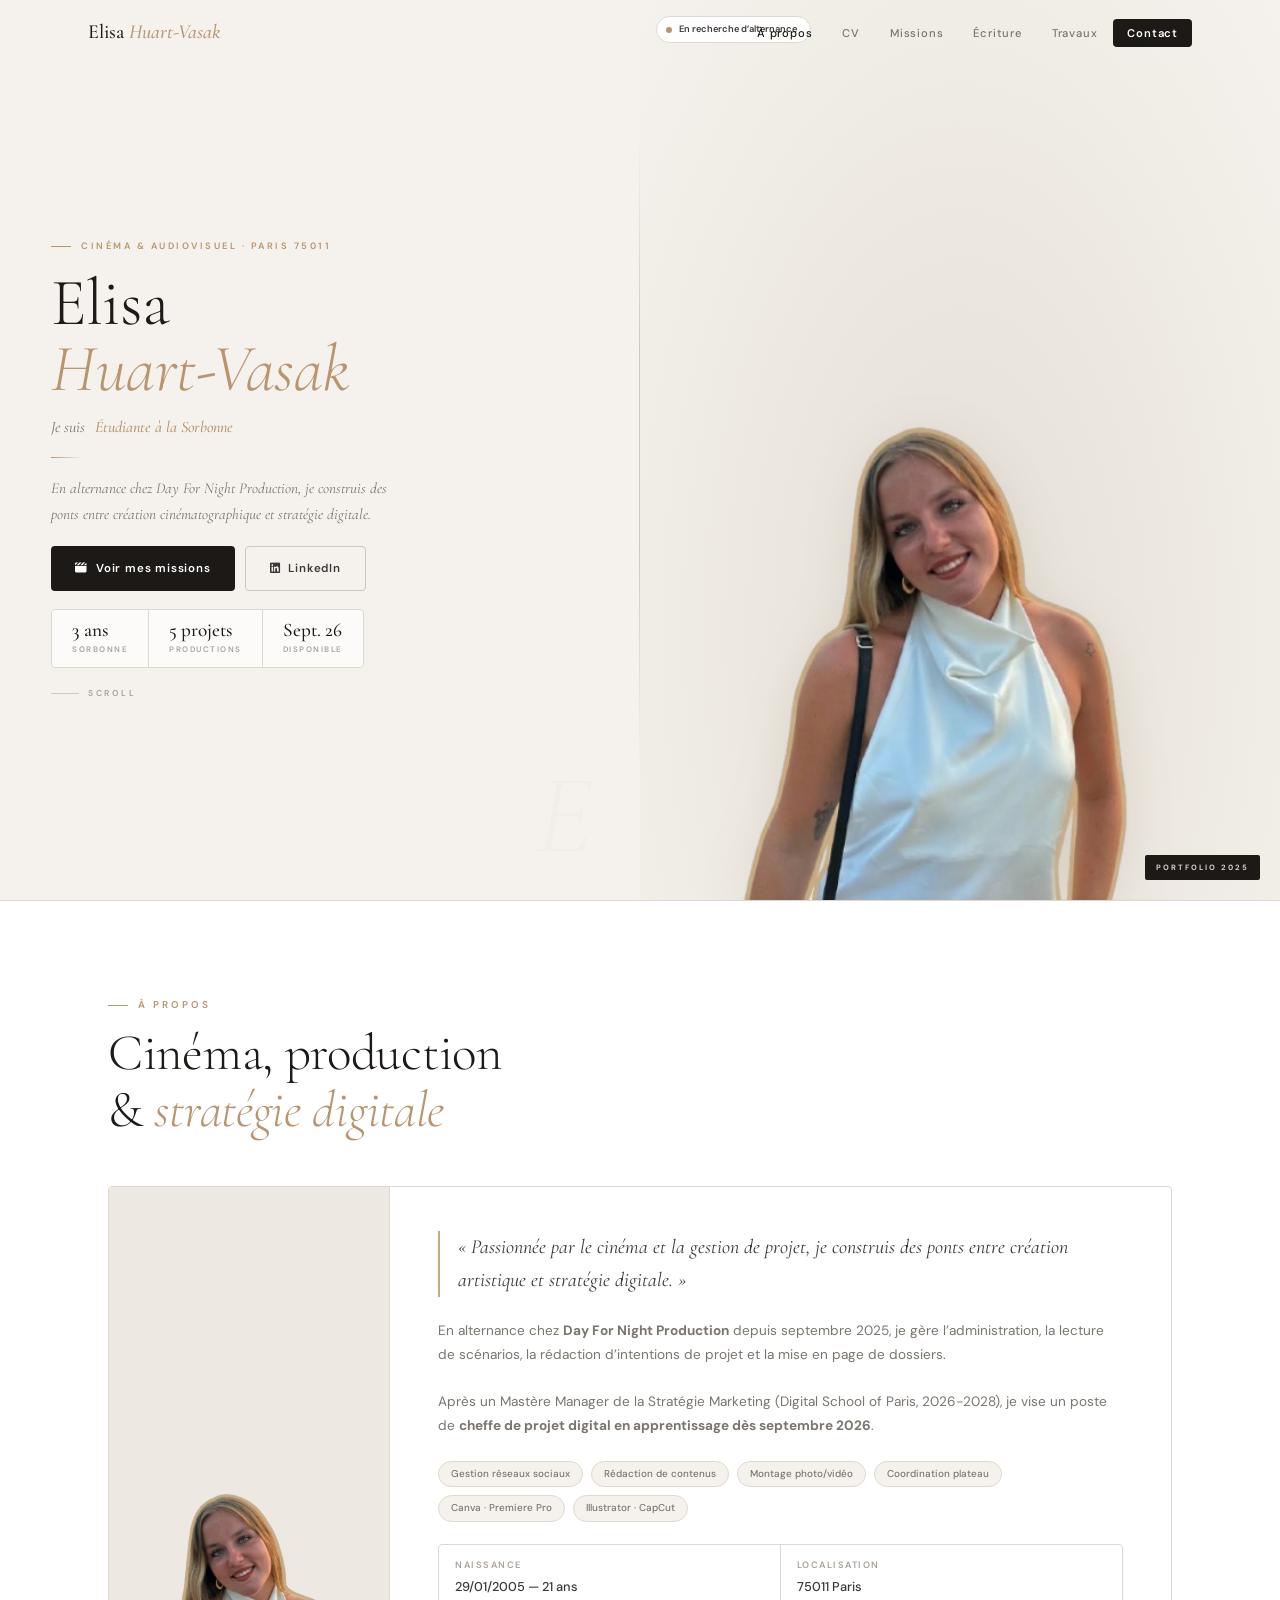
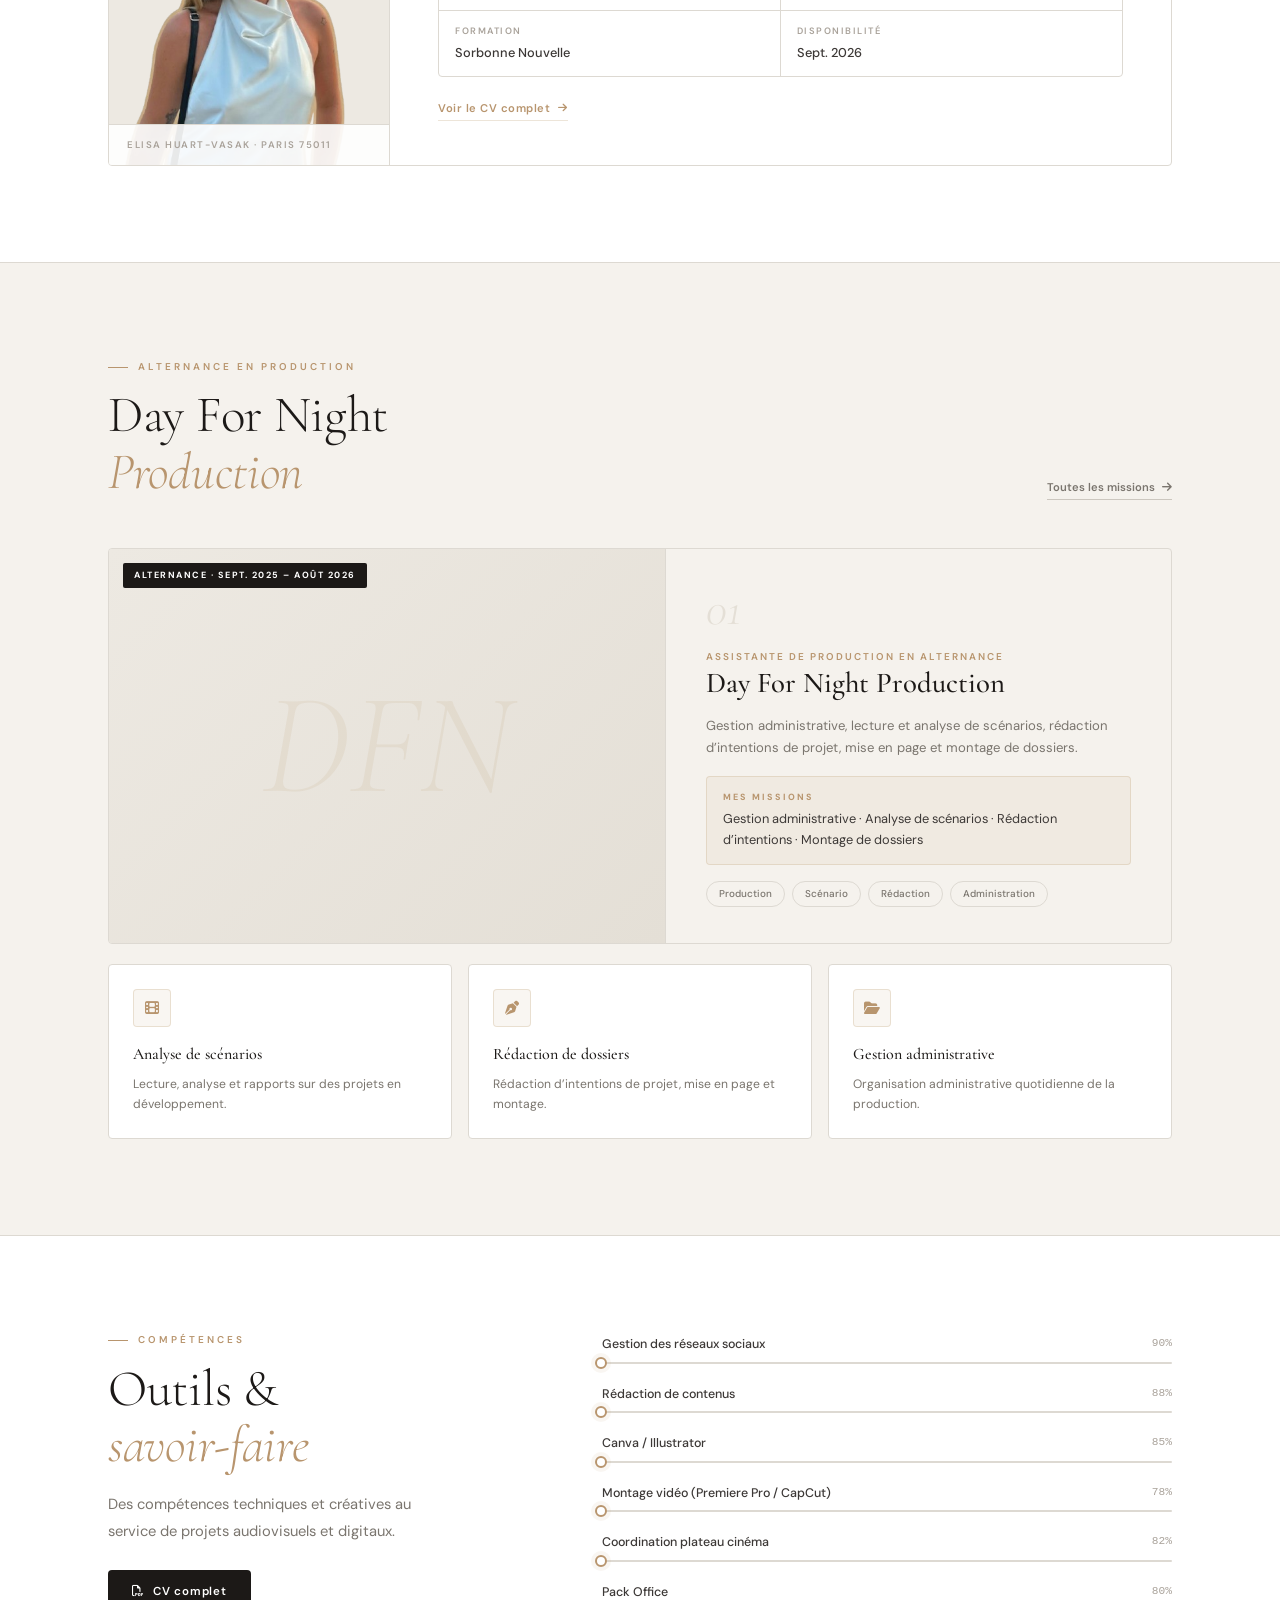
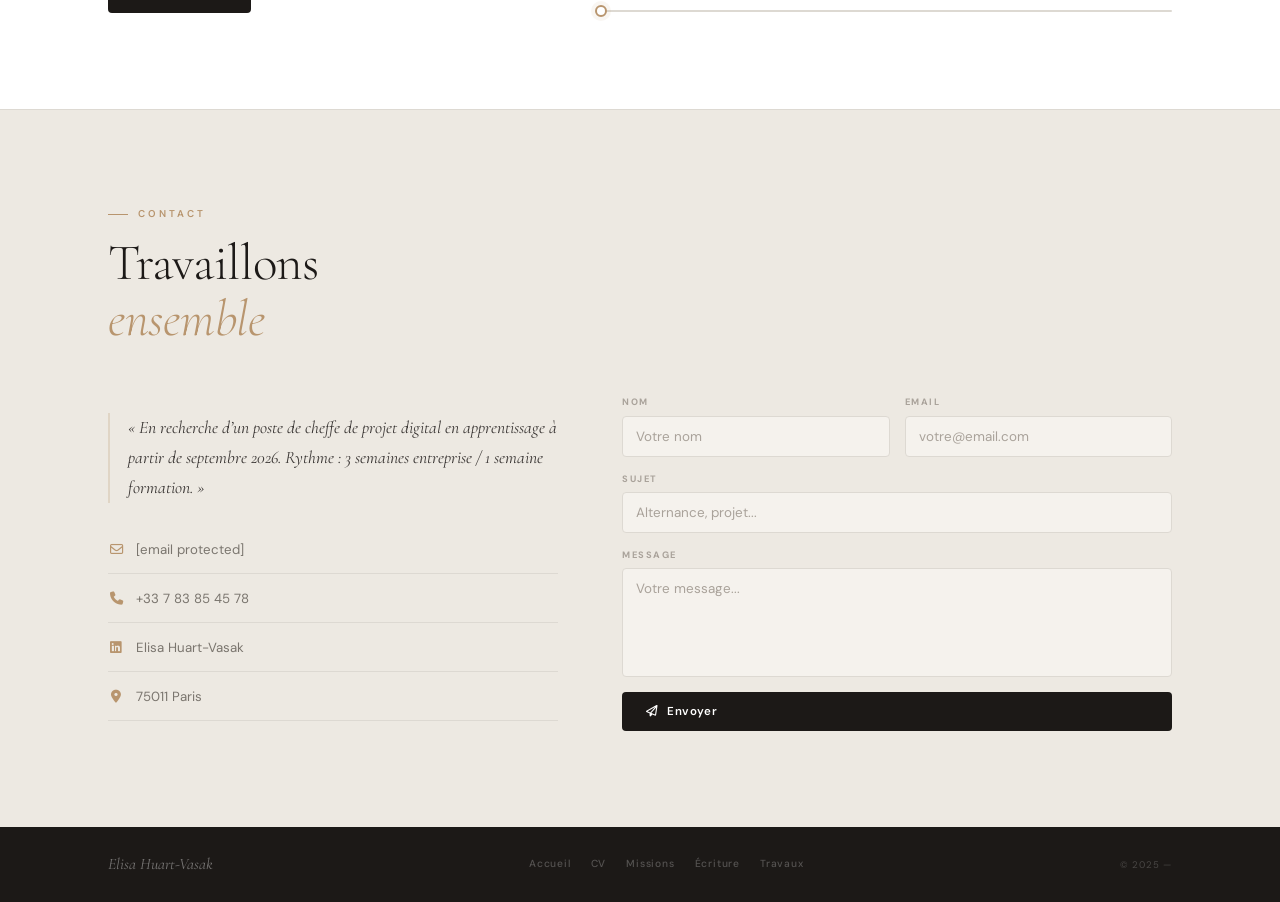
==== commit 6b74a18d: "Update index.html" ====
--- a/index.html
+++ b/index.html
@@ -29,14 +29,19 @@
 <!-- Barre de progression lecture -->
 <div id="read-progress" style="position:fixed;top:0;left:0;height:2.5px;background:linear-gradient(to right,var(--sand),var(--sand2));z-index:9999;width:0%;transition:width .08s linear;pointer-events:none"></div>
 
+<div class="hero-wrapper">
 <section class="hero">
 
+  <!-- Gauche : texte -->
   <div class="hero-left">
     <div class="hero-deco-num">E</div>
 
-    <p class="hero-pretitle" data-a="0">Cinéma &amp; Audiovisuel &middot; Paris</p>
-
-    <h1 class="hero-name" data-a="1">Elisa<em>Huart-Vasak</em></h1>
+    <p class="hero-pretitle" data-a="0">Cinéma &amp; Audiovisuel &middot; Paris 75011</p>
+
+    <h1 class="hero-name" data-a="1">
+      Elisa
+      <em>Huart-Vasak</em>
+    </h1>
 
     <!-- Rôle rotatif -->
     <div class="hero-role-wrap" data-a="2">
@@ -45,6 +50,7 @@
         <span class="hero-role-item">Cheffe de projet digital</span>
         <span class="hero-role-item">Assistante de production</span>
         <span class="hero-role-item">Étudiante à la Sorbonne</span>
+        <span class="hero-role-item">Disponible en sept. 2026</span>
         <span class="hero-role-item">Cheffe de projet digital</span>
       </div>
     </div>
@@ -52,27 +58,30 @@
     <div class="hero-sep"></div>
 
     <p class="hero-desc" data-a="2">
-      En alternance chez Day For Night Production, je construis des ponts entre création cinématographique et stratégie digitale.
+      En alternance chez Day For Night Production, je construis des ponts
+      entre création cinématographique et stratégie digitale.
     </p>
 
     <div class="hero-btns" data-a="3">
       <a href="missions.html" class="btn btn-dark">
-        <i class="fa-solid fa-clapperboard"></i><span>Voir mes missions</span>
+        <i class="fa-solid fa-clapperboard"></i>
+        <span>Voir mes missions</span>
       </a>
       <a href="https://www.linkedin.com/in/elisa-huart-vasak-528aa2336/" target="_blank" class="btn btn-outline">
-        <i class="fa-brands fa-linkedin"></i><span>LinkedIn</span>
+        <i class="fa-brands fa-linkedin"></i>
+        <span>LinkedIn</span>
       </a>
     </div>
 
-    <!-- KPIs avec compteurs animés -->
+    <!-- KPIs avec compteurs -->
     <div class="hero-kpis" data-a="3">
       <div class="kpi">
-        <div class="kpi-n" data-count="3" data-suffix=" ans">0 ans</div>
+        <div class="kpi-n" data-count="3" data-suffix=" ans">3 ans</div>
         <div class="kpi-l">Sorbonne</div>
       </div>
       <div class="kpi">
-        <div class="kpi-n" data-count="9" data-suffix=" projets">0 projets</div>
-        <div class="kpi-l">Missions BTS</div>
+        <div class="kpi-n" data-count="5" data-suffix=" projets">5 projets</div>
+        <div class="kpi-l">Productions</div>
       </div>
       <div class="kpi">
         <div class="kpi-n">Sept.&nbsp;26</div>
@@ -83,15 +92,17 @@
     <div class="hero-scroll"><span class="hero-scroll-bar"></span>Scroll</div>
   </div>
 
+  <!-- Droite : photo -->
   <div class="hero-right" data-a="4">
     <img src="assets/photo1.png" alt="Elisa Huart-Vasak" class="hero-photo">
     <div class="hero-badge">Portfolio 2025</div>
-    <div class="hero-tag"><span class="hero-tag-dot"></span>En recherche d&rsquo;alternance</div>
-  </div>
-
-</section>
-
-<div class="divider"></div>
+    <div class="hero-tag">
+      <span class="hero-tag-dot"></span>En recherche d&rsquo;alternance
+    </div>
+  </div>
+
+</section>
+</div><div class="divider"></div>
 
 <section class="section" id="about">
   <div class="container">
--- a/css/style.css
+++ b/css/style.css
@@ -202,13 +202,13 @@
   grid-template-columns:1fr 1fr;
   height:100svh; min-height:560px;
   overflow:hidden;
-  padding-top:64px;
 }
 
 .hero-left {
   order:1; background:var(--cream);
-  display:grid; align-content:center;
-  padding:40px 56px 40px 8%;
+  display:flex; flex-direction:column;
+  justify-content:center;
+  padding:80px 56px 40px 8%;
   gap:18px; position:relative; z-index:2;
 }
 .hero-left::after {
@@ -250,6 +250,30 @@
 .hero-scroll { display:flex; align-items:center; gap:9px; font-size:.54rem; font-weight:600; letter-spacing:2.5px; text-transform:uppercase; color:var(--ink4) }
 .hero-scroll-bar { width:28px; height:1px; background:var(--border2); position:relative; overflow:hidden }
 .hero-scroll-bar::after { content:''; position:absolute; top:0; left:-100%; width:100%; height:100%; background:var(--sand); animation:scrollAnim 2s var(--ease) infinite }
+
+/* ── Rôle rotatif ───────────────────────────────────────── */
+.hero-role-wrap {
+  display:flex; align-items:center; gap:6px;
+  font-family:var(--serif); font-size:1rem; font-style:italic;
+  color:var(--ink3); overflow:hidden; height:1.4em;
+}
+.hero-role-label { flex-shrink:0; color:var(--ink3) }
+.hero-role-slider {
+  display:flex; flex-direction:column;
+  animation:roleSlide 9s ease-in-out infinite;
+  color:var(--sand2); font-weight:500;
+}
+.hero-role-item { height:1.4em; line-height:1.4em; white-space:nowrap }
+@keyframes roleSlide {
+  0%         { transform:translateY(0) }
+  20%        { transform:translateY(0) }
+  33%        { transform:translateY(-1.4em) }
+  53%        { transform:translateY(-1.4em) }
+  66%        { transform:translateY(-2.8em) }
+  86%        { transform:translateY(-2.8em) }
+  100%       { transform:translateY(-4.2em) }
+}
+
 @keyframes scrollAnim { to { left:100% } }
 
 .hero-right {
@@ -257,6 +281,7 @@
   background:radial-gradient(ellipse at 50% 70%, var(--cream3) 0%, var(--cream2) 50%, var(--cream) 100%);
   display:flex; align-items:flex-end; justify-content:center;
   position:relative; overflow:hidden;
+  padding-top:64px;
 }
 .hero-right::before {
   content:''; position:absolute; bottom:-10%; left:50%; transform:translateX(-50%);
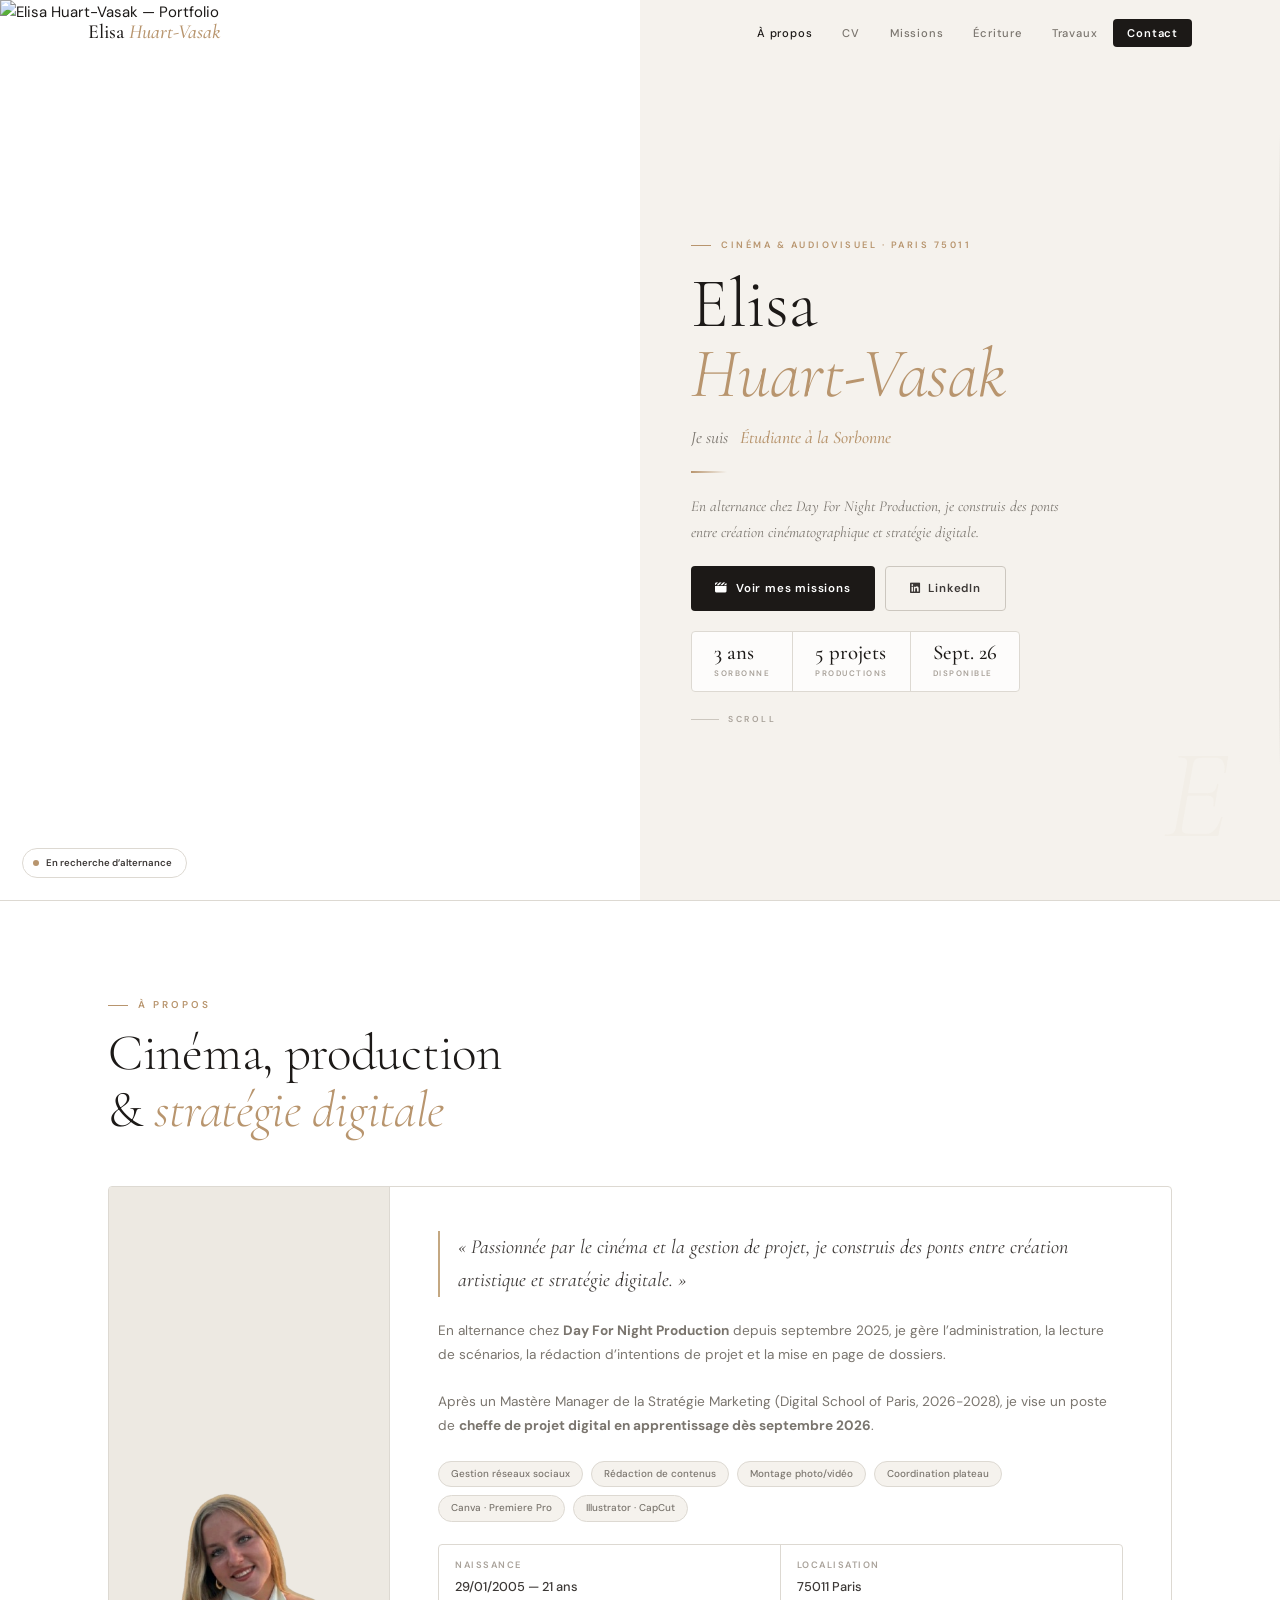
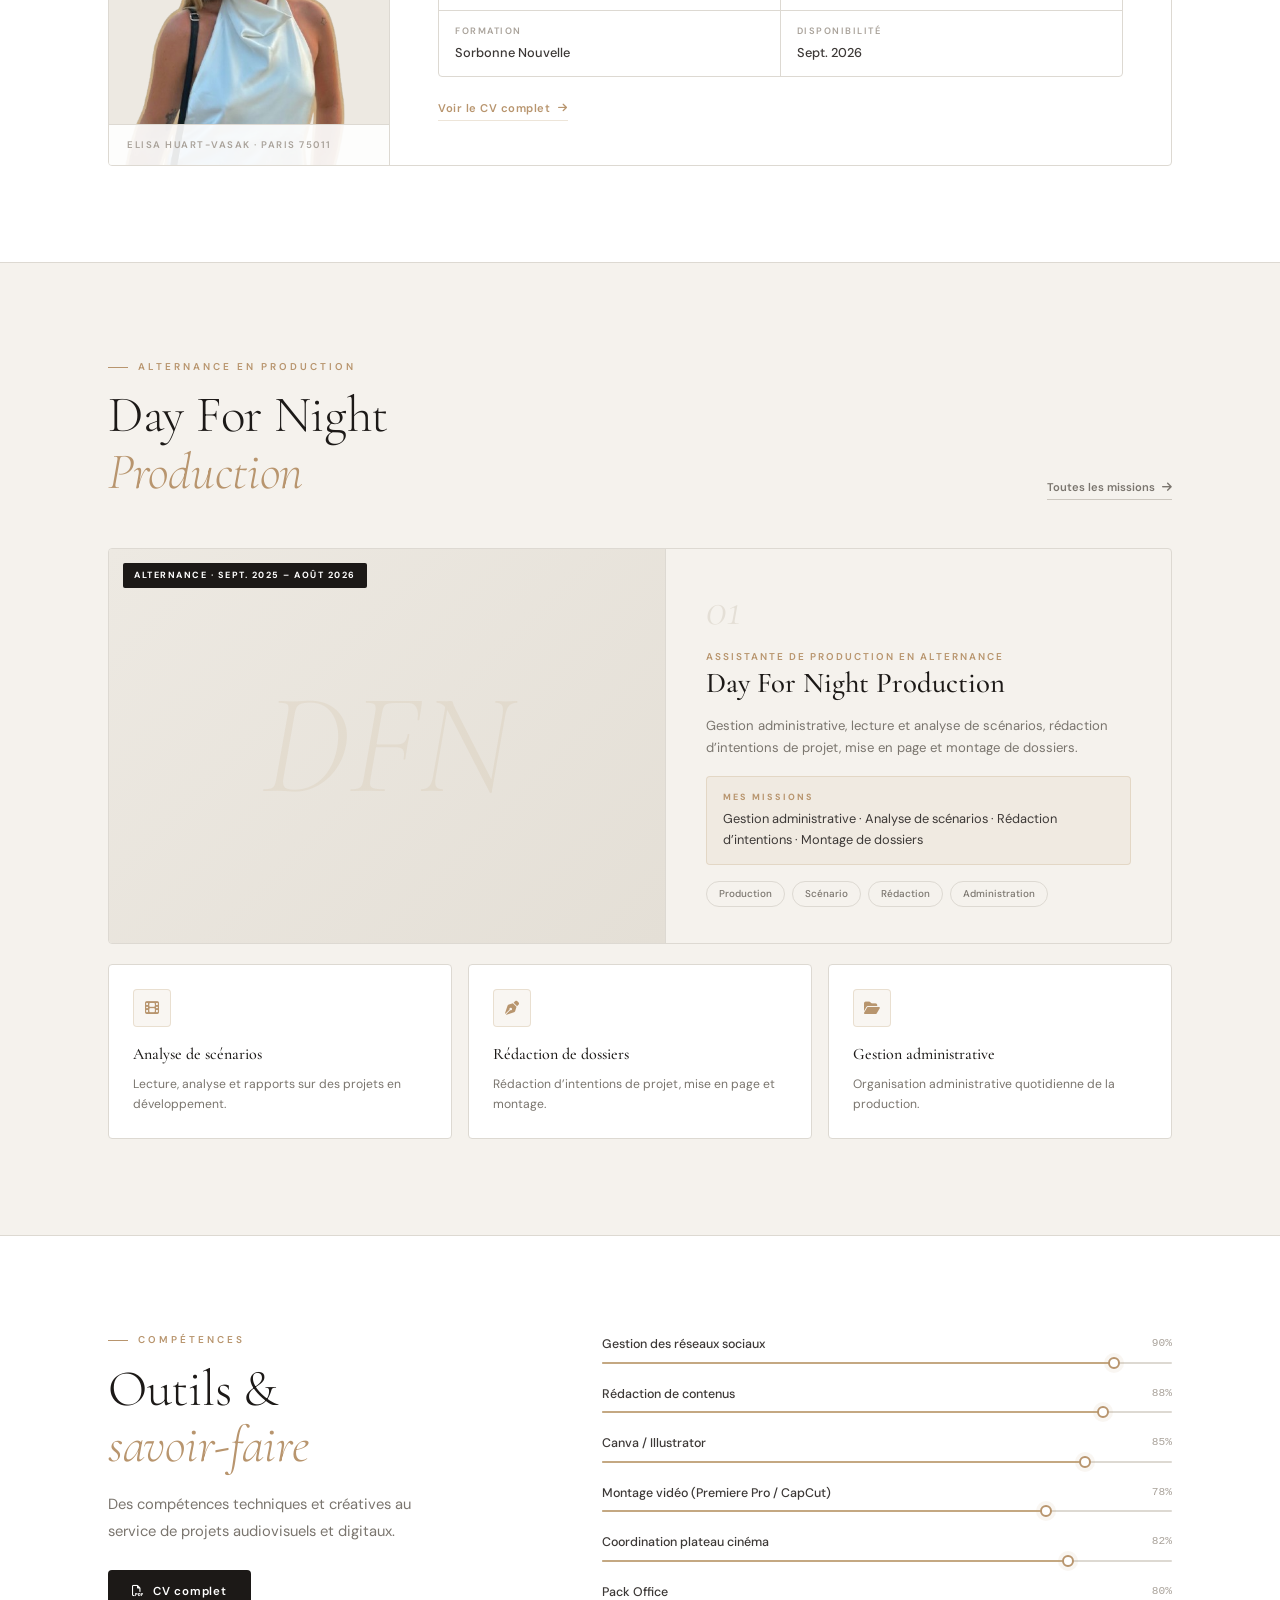
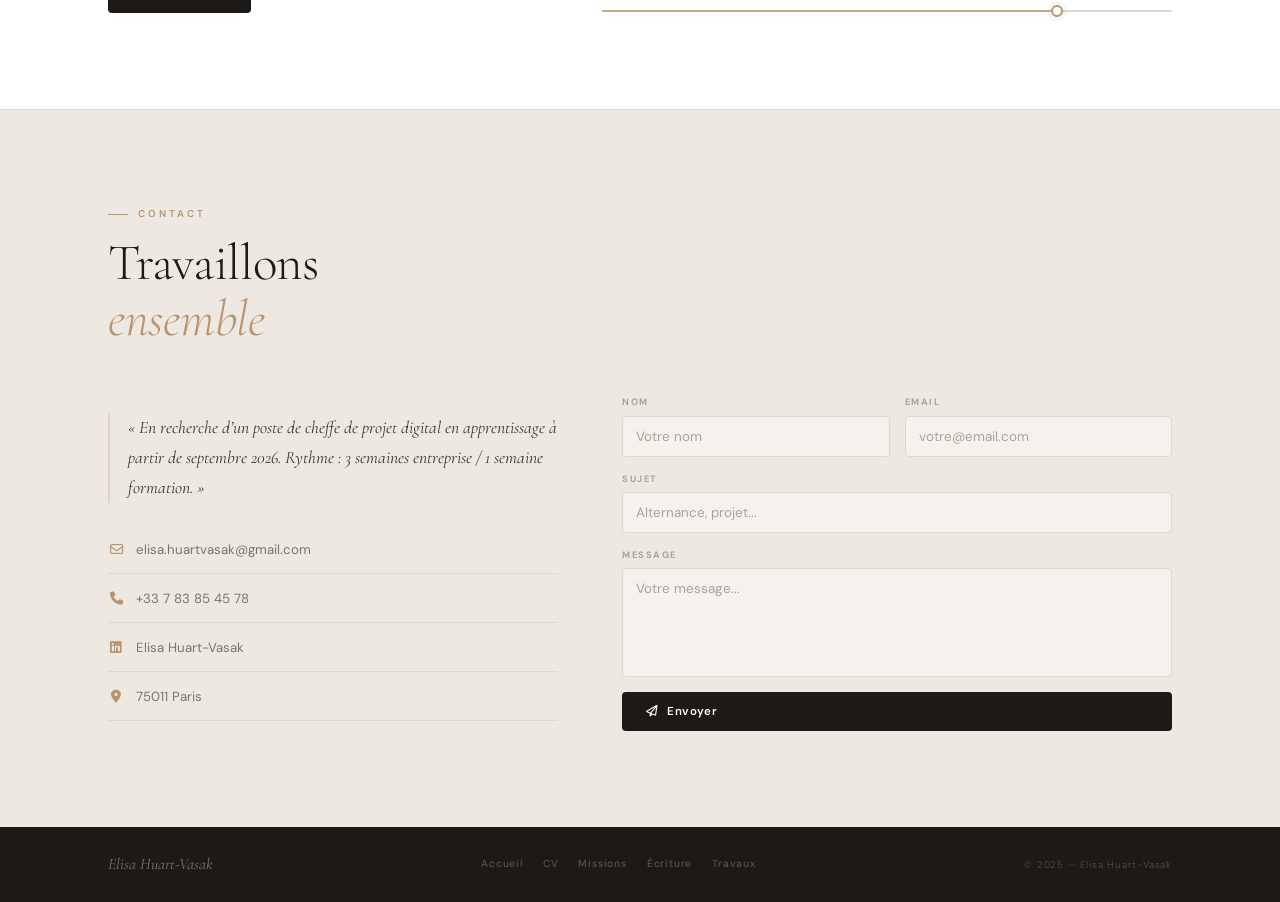
==== commit 5ee6b2c7: "Update index.html" ====
--- a/index.html
+++ b/index.html
@@ -32,7 +32,16 @@
 <div class="hero-wrapper">
 <section class="hero">
 
-  <!-- Gauche : texte -->
+  <!-- Gauche : image portfolio.png (1/3) -->
+  <div class="hero-img-left" data-a="4">
+    <img src="assets/portfolio.png" alt="Elisa Huart-Vasak — Portfolio">
+    <div class="hero-badge">Portfolio 2025</div>
+    <div class="hero-tag">
+      <span class="hero-tag-dot"></span>En recherche d&rsquo;alternance
+    </div>
+  </div>
+
+  <!-- Droite : texte (2/3) -->
   <div class="hero-left">
     <div class="hero-deco-num">E</div>
 
@@ -92,15 +101,6 @@
     <div class="hero-scroll"><span class="hero-scroll-bar"></span>Scroll</div>
   </div>
 
-  <!-- Droite : photo -->
-  <div class="hero-right" data-a="4">
-    <img src="assets/photo1.png" alt="Elisa Huart-Vasak" class="hero-photo">
-    <div class="hero-badge">Portfolio 2025</div>
-    <div class="hero-tag">
-      <span class="hero-tag-dot"></span>En recherche d&rsquo;alternance
-    </div>
-  </div>
-
 </section>
 </div><div class="divider"></div>
 
@@ -199,7 +199,7 @@
       <div>
         <p class="contact-quote">&laquo;&nbsp;En recherche d&rsquo;un poste de cheffe de projet digital en apprentissage à partir de septembre 2026. Rythme&nbsp;: 3 semaines entreprise / 1 semaine formation.&nbsp;&raquo;</p>
         <div class="contact-links">
-          <a href="/cdn-cgi/l/email-protection#553d20342721233426343e153238343c397b363a38" class="contact-link"><i class="fa-regular fa-envelope"></i> <span class="__cf_email__" data-cfemail="c1a9b4a0b3b5b7a0b2a0aa81a6aca0a8adefa2aeac">[email&#160;protected]</span></a>
+          <a href="mailto:elisa.huartvasak@gmail.com" class="contact-link"><i class="fa-regular fa-envelope"></i> elisa.huartvasak@gmail.com</a>
           <a href="tel:+33783854578" class="contact-link"><i class="fa-solid fa-phone"></i> +33 7 83 85 45 78</a>
           <a href="https://linkedin.com/in/elisa-huart-vasak" target="_blank" class="contact-link"><i class="fa-brands fa-linkedin"></i> Elisa Huart-Vasak</a>
           <span class="contact-link"><i class="fa-solid fa-location-dot"></i> 75011 Paris</span>
@@ -218,6 +218,7 @@
     </div>
   </div>
 </section>
+
 <footer class="footer">
   <div class="container footer-inner">
     <span class="footer-brand">Elisa Huart-Vasak</span>
@@ -228,6 +229,55 @@
       <a href="creation.html">Écriture</a>
       <a href="devoirs.html">Travaux</a>
     </nav>
-    <span class="footer-copy">&copy; 2025 &mdash;
+    <span class="footer-copy">&copy; 2025 &mdash; Elisa Huart-Vasak</span>
+  </div>
+</footer>
+
+<script>
+// Nav scroll
+const nav = document.getElementById('nav');
+window.addEventListener('scroll', () => {
+  nav.classList.toggle('scrolled', window.scrollY > 20);
+  // read progress
+  const doc = document.documentElement;
+  const progress = (window.scrollY / (doc.scrollHeight - doc.clientHeight)) * 100;
+  document.getElementById('read-progress').style.width = progress + '%';
+});
+
+// Reveal on scroll
+const revealEls = document.querySelectorAll('[data-r],[data-stagger]');
+revealEls.forEach(el => el.classList.add('will-animate'));
+const io = new IntersectionObserver((entries) => {
+  entries.forEach(e => { if(e.isIntersecting) { e.target.classList.add('in'); io.unobserve(e.target); } });
+}, { threshold: 0.12 });
+revealEls.forEach(el => io.observe(el));
+
+// Skill bars
+const skillIo = new IntersectionObserver((entries) => {
+  entries.forEach(e => {
+    if(e.isIntersecting) {
+      e.target.querySelectorAll('.skill-fill').forEach(f => f.classList.add('animated'));
+      skillIo.unobserve(e.target);
+    }
+  });
+}, { threshold: 0.3 });
+document.querySelectorAll('.skills-bars').forEach(el => skillIo.observe(el));
+
+// Form
+function handleForm(e) {
+  e.preventDefault();
+  const btn = document.getElementById('form-btn');
+  const msg = document.getElementById('form-msg');
+  btn.textContent = 'Envoyé ✓';
+  btn.disabled = true;
+  msg.style.display = 'block';
+  msg.textContent = 'Message envoyé avec succès !';
+}
+
+// Burger menu (mobile)
+document.getElementById('burger').addEventListener('click', () => {
+  document.querySelector('.nav-links').classList.toggle('open');
+});
+</script>
 </body>
 </html>
--- a/css/style.css
+++ b/css/style.css
@@ -196,106 +196,230 @@
 /* ════════════════════════════════════════════════
    HERO
 ════════════════════════════════════════════════ */
+/* ════════════════════════════════════════════════
+   HERO
+════════════════════════════════════════════════ */
+.hero-wrapper {
+  height: 100svh;
+  min-height: 560px;
+  overflow: hidden;
+}
 .hero {
-  position:relative;
-  display:grid;
-  grid-template-columns:1fr 1fr;
-  height:100svh; min-height:560px;
-  overflow:hidden;
-}
-
+  height: 100%;
+  display: grid;
+  grid-template-columns: 1fr 1fr;
+  grid-template-rows: 1fr;
+}
+
+/* ── Gauche ─────────────────────────────────── */
 .hero-left {
-  order:1; background:var(--cream);
-  display:flex; flex-direction:column;
-  justify-content:center;
-  padding:80px 56px 40px 8%;
-  gap:18px; position:relative; z-index:2;
+  order: 1;
+  background: var(--cream);
+  display: flex;
+  flex-direction: column;
+  justify-content: center;
+  /* top pad = nav height, bottom pad = 0 → centre visuel */
+  padding: 64px 60px 0 8%;
+  gap: 20px;
+  position: relative;
+  z-index: 2;
 }
 .hero-left::after {
-  content:''; position:absolute; top:15%; right:0; bottom:15%;
-  width:1px;
-  background:linear-gradient(to bottom, transparent, var(--border2) 35%, var(--border2) 65%, transparent);
+  content: '';
+  position: absolute; top: 15%; right: 0; bottom: 15%;
+  width: 1px;
+  background: linear-gradient(to bottom,
+    transparent, var(--border2) 30%,
+    var(--border2) 70%, transparent);
 }
 .hero-deco-num {
-  position:absolute; bottom:28px; right:48px;
-  font-family:var(--serif); font-size:7rem; font-weight:300; font-style:italic;
-  color:rgba(196,168,130,.06); user-select:none; pointer-events:none; line-height:1;
-}
+  position: absolute;
+  bottom: 40px; right: 52px;
+  font-family: var(--serif);
+  font-size: 8rem; font-weight: 300; font-style: italic;
+  color: rgba(196,168,130,.05);
+  user-select: none; pointer-events: none; line-height: 1;
+}
+
+/* Eyebrow */
 .hero-pretitle {
-  display:flex; align-items:center; gap:10px;
-  font-size:.58rem; font-weight:600; letter-spacing:2.5px;
-  text-transform:uppercase; color:var(--sand2);
-}
-.hero-pretitle::before { content:''; width:20px; height:1px; background:var(--sand2); flex-shrink:0 }
+  display: flex; align-items: center; gap: 10px;
+  font-size: .58rem; font-weight: 600;
+  letter-spacing: 2.5px; text-transform: uppercase; color: var(--sand2);
+}
+.hero-pretitle::before {
+  content: ''; width: 20px; height: 1px;
+  background: var(--sand2); flex-shrink: 0;
+}
+
+/* Nom */
 .hero-name {
-  font-family:var(--serif); font-size:clamp(3rem,5.2vw,5.5rem);
-  font-weight:300; line-height:.9; letter-spacing:-.5px; color:var(--ink); margin:0;
-}
-.hero-name em { font-style:italic; color:var(--sand2); display:block; margin-top:6px }
-.hero-sep { width:32px; height:1.5px; background:linear-gradient(to right, var(--sand2), transparent) }
+  font-family: var(--serif);
+  font-size: clamp(3.2rem, 5.5vw, 6rem);
+  font-weight: 300; line-height: .88;
+  letter-spacing: -.5px; color: var(--ink); margin: 0;
+}
+.hero-name em {
+  font-style: italic; color: var(--sand2);
+  display: block; margin-top: 8px;
+}
+
+/* Rôle rotatif */
+.hero-role-wrap {
+  display: flex; align-items: center; gap: 8px;
+  font-family: var(--serif); font-size: 1.1rem;
+  color: var(--ink3); overflow: hidden;
+  height: 1.5em; line-height: 1.5em;
+}
+.hero-role-label { flex-shrink: 0; font-style: italic }
+.hero-role-slider {
+  display: flex; flex-direction: column;
+  animation: roleSlide 9s ease-in-out infinite;
+}
+.hero-role-item {
+  height: 1.5em; line-height: 1.5em;
+  white-space: nowrap;
+  font-style: italic; font-weight: 500; color: var(--sand2);
+}
+@keyframes roleSlide {
+  0%,18%  { transform: translateY(0) }
+  25%,43% { transform: translateY(-1.5em) }
+  50%,68% { transform: translateY(-3em) }
+  75%,93% { transform: translateY(-4.5em) }
+  100%    { transform: translateY(-6em) }
+}
+
+/* Séparateur */
+.hero-sep {
+  width: 36px; height: 1.5px;
+  background: linear-gradient(to right, var(--sand2), transparent);
+}
+
+/* Description */
 .hero-desc {
-  font-family:var(--serif); font-size:.95rem; font-style:italic;
-  color:var(--ink3); line-height:1.7; max-width:340px;
-}
-.hero-btns { display:flex; gap:10px; flex-wrap:wrap }
+  font-family: var(--serif); font-size: .95rem;
+  font-style: italic; color: var(--ink3);
+  line-height: 1.75; max-width: 380px;
+}
+
+/* Boutons */
+.hero-btns { display: flex; gap: 10px; flex-wrap: wrap; }
+
+/* KPIs */
 .hero-kpis {
-  display:flex; align-self:flex-start;
-  border:1px solid var(--border); border-radius:var(--r);
-  overflow:hidden; background:rgba(255,255,255,.7);
-}
-.kpi { padding:11px 20px; border-right:1px solid var(--border) }
-.kpi:last-child { border-right:none }
-.kpi-n { font-family:var(--serif); font-size:1.2rem; font-weight:500; color:var(--ink); line-height:1 }
-.kpi-l { font-size:.5rem; font-weight:600; letter-spacing:1.5px; text-transform:uppercase; color:var(--ink4); margin-top:3px }
-.hero-scroll { display:flex; align-items:center; gap:9px; font-size:.54rem; font-weight:600; letter-spacing:2.5px; text-transform:uppercase; color:var(--ink4) }
-.hero-scroll-bar { width:28px; height:1px; background:var(--border2); position:relative; overflow:hidden }
-.hero-scroll-bar::after { content:''; position:absolute; top:0; left:-100%; width:100%; height:100%; background:var(--sand); animation:scrollAnim 2s var(--ease) infinite }
-
-/* ── Rôle rotatif ───────────────────────────────────────── */
-.hero-role-wrap {
-  display:flex; align-items:center; gap:6px;
-  font-family:var(--serif); font-size:1rem; font-style:italic;
-  color:var(--ink3); overflow:hidden; height:1.4em;
-}
-.hero-role-label { flex-shrink:0; color:var(--ink3) }
-.hero-role-slider {
-  display:flex; flex-direction:column;
-  animation:roleSlide 9s ease-in-out infinite;
-  color:var(--sand2); font-weight:500;
-}
-.hero-role-item { height:1.4em; line-height:1.4em; white-space:nowrap }
-@keyframes roleSlide {
-  0%         { transform:translateY(0) }
-  20%        { transform:translateY(0) }
-  33%        { transform:translateY(-1.4em) }
-  53%        { transform:translateY(-1.4em) }
-  66%        { transform:translateY(-2.8em) }
-  86%        { transform:translateY(-2.8em) }
-  100%       { transform:translateY(-4.2em) }
-}
-
-@keyframes scrollAnim { to { left:100% } }
-
+  display: flex; align-self: flex-start;
+  border: 1px solid var(--border); border-radius: var(--r);
+  overflow: hidden; background: rgba(255,255,255,.75);
+}
+.kpi { padding: 11px 22px; border-right: 1px solid var(--border); }
+.kpi:last-child { border-right: none; }
+.kpi-n {
+  font-family: var(--serif); font-size: 1.3rem;
+  font-weight: 500; color: var(--ink); line-height: 1;
+}
+.kpi-l {
+  font-size: .5rem; font-weight: 600; letter-spacing: 1.5px;
+  text-transform: uppercase; color: var(--ink4); margin-top: 3px;
+}
+
+/* Scroll hint */
+.hero-scroll {
+  display: flex; align-items: center; gap: 9px;
+  font-size: .54rem; font-weight: 600;
+  letter-spacing: 2.5px; text-transform: uppercase; color: var(--ink4);
+}
+.hero-scroll-bar {
+  width: 28px; height: 1px;
+  background: var(--border2); position: relative; overflow: hidden;
+}
+.hero-scroll-bar::after {
+  content: ''; position: absolute;
+  top: 0; left: -100%; width: 100%; height: 100%;
+  background: var(--sand);
+  animation: scrollAnim 2s var(--ease) infinite;
+}
+@keyframes scrollAnim { to { left: 100% } }
+
+/* ── Droite : photo ──────────────────────────── */
 .hero-right {
-  order:2;
-  background:radial-gradient(ellipse at 50% 70%, var(--cream3) 0%, var(--cream2) 50%, var(--cream) 100%);
-  display:flex; align-items:flex-end; justify-content:center;
-  position:relative; overflow:hidden;
-  padding-top:64px;
+  order: 2;
+  background: radial-gradient(ellipse at 50% 72%,
+    var(--cream3) 0%, var(--cream2) 50%, var(--cream) 100%);
+  display: flex; align-items: flex-end; justify-content: center;
+  position: relative; overflow: hidden;
 }
 .hero-right::before {
-  content:''; position:absolute; bottom:-10%; left:50%; transform:translateX(-50%);
-  width:68%; padding-bottom:68%; border-radius:50%;
-  background:radial-gradient(ellipse, rgba(196,168,130,.16) 0%, transparent 70%);
-}
-.hero-right::after { content:''; position:absolute; bottom:0; left:12%; right:12%; height:1px; background:linear-gradient(to right, transparent, var(--sand-bdr), transparent) }
-.hero-photo { width:auto; max-width:80%; height:88%; object-fit:contain; object-position:bottom center; position:relative; z-index:2; filter:drop-shadow(0 10px 24px rgba(100,70,40,.1)); transition:transform .7s var(--ease) }
-.hero:hover .hero-photo { transform:translateY(-6px) scale(1.01) }
-.hero-badge { position:absolute; bottom:20px; right:20px; background:var(--ink); color:rgba(255,255,255,.8); font-size:.48rem; font-weight:700; letter-spacing:2px; text-transform:uppercase; padding:6px 11px; border-radius:2px; z-index:5 }
-.hero-tag { position:absolute; top:16px; left:16px; display:flex; align-items:center; gap:7px; background:rgba(255,255,255,.92); backdrop-filter:blur(8px); border:1px solid var(--border); border-radius:99px; padding:5px 13px 5px 9px; font-size:.58rem; font-weight:600; color:var(--ink2); z-index:5 }
-.hero-tag-dot { width:6px; height:6px; border-radius:50%; background:var(--sand2); flex-shrink:0; animation:tagPulse 2s ease infinite }
-@keyframes tagPulse { 0%,100%{box-shadow:0 0 0 0 rgba(184,149,110,.5)} 50%{box-shadow:0 0 0 5px rgba(184,149,110,0)} }
-.hero-img-caption,.hero-ph-letter { display:none !important }
+  content: '';
+  position: absolute; bottom: -8%; left: 50%;
+  transform: translateX(-50%);
+  width: 68%; padding-bottom: 68%; border-radius: 50%;
+  background: radial-gradient(ellipse,
+    rgba(196,168,130,.18) 0%, transparent 70%);
+}
+.hero-right::after {
+  content: '';
+  position: absolute; bottom: 0; left: 10%; right: 10%; height: 1px;
+  background: linear-gradient(to right,
+    transparent, var(--sand-bdr), transparent);
+}
+.hero-photo {
+  width: auto; max-width: 82%; height: 90%;
+  object-fit: contain; object-position: bottom center;
+  position: relative; z-index: 2;
+  filter: drop-shadow(0 12px 28px rgba(100,70,40,.1));
+  transition: transform .7s var(--ease);
+}
+.hero-wrapper:hover .hero-photo { transform: translateY(-6px) scale(1.01); }
+
+/* Badge */
+.hero-badge {
+  position: absolute; bottom: 22px; right: 22px;
+  background: var(--ink); color: rgba(255,255,255,.82);
+  font-size: .48rem; font-weight: 700; letter-spacing: 2px;
+  text-transform: uppercase; padding: 6px 12px;
+  border-radius: 2px; z-index: 5;
+}
+
+/* Tag disponibilité — repositionné en bas à gauche de la photo */
+.hero-tag {
+  position: absolute; bottom: 22px; left: 22px;
+  display: flex; align-items: center; gap: 7px;
+  background: rgba(255,255,255,.95); backdrop-filter: blur(8px);
+  border: 1px solid var(--border); border-radius: 99px;
+  padding: 6px 14px 6px 10px;
+  font-size: .6rem; font-weight: 600; color: var(--ink2); z-index: 5;
+}
+.hero-tag-dot {
+  width: 6px; height: 6px; border-radius: 50%;
+  background: var(--sand2); flex-shrink: 0;
+  animation: tagPulse 2s ease infinite;
+}
+@keyframes tagPulse {
+  0%,100% { box-shadow: 0 0 0 0 rgba(184,149,110,.5) }
+  50%      { box-shadow: 0 0 0 5px rgba(184,149,110,0) }
+}
+.hero-img-caption,.hero-ph-letter { display: none !important; }
+
+/* ── Responsive ──────────────────────────────── */
+@media (max-width: 860px) {
+  .hero-wrapper { height: auto; }
+  .hero {
+    grid-template-columns: 1fr;
+    grid-template-rows: 300px auto;
+    height: auto;
+  }
+  .hero-right { order: 1; height: 300px; }
+  .hero-left  { order: 2; padding: 40px 24px 48px; justify-content: flex-start; }
+  .hero-left::after { display: none; }
+  .hero-deco-num { display: none; }
+  .hero-photo { max-width: 55%; height: 95%; }
+  .hero-tag { bottom: 12px; left: 12px; }
+}
+@media (max-width: 520px) {
+  .hero-name  { font-size: 2.6rem; }
+  .hero-photo { max-width: 70%; }
+}
+
 
 /* ════════════════════════════════════════════════
    ABOUT
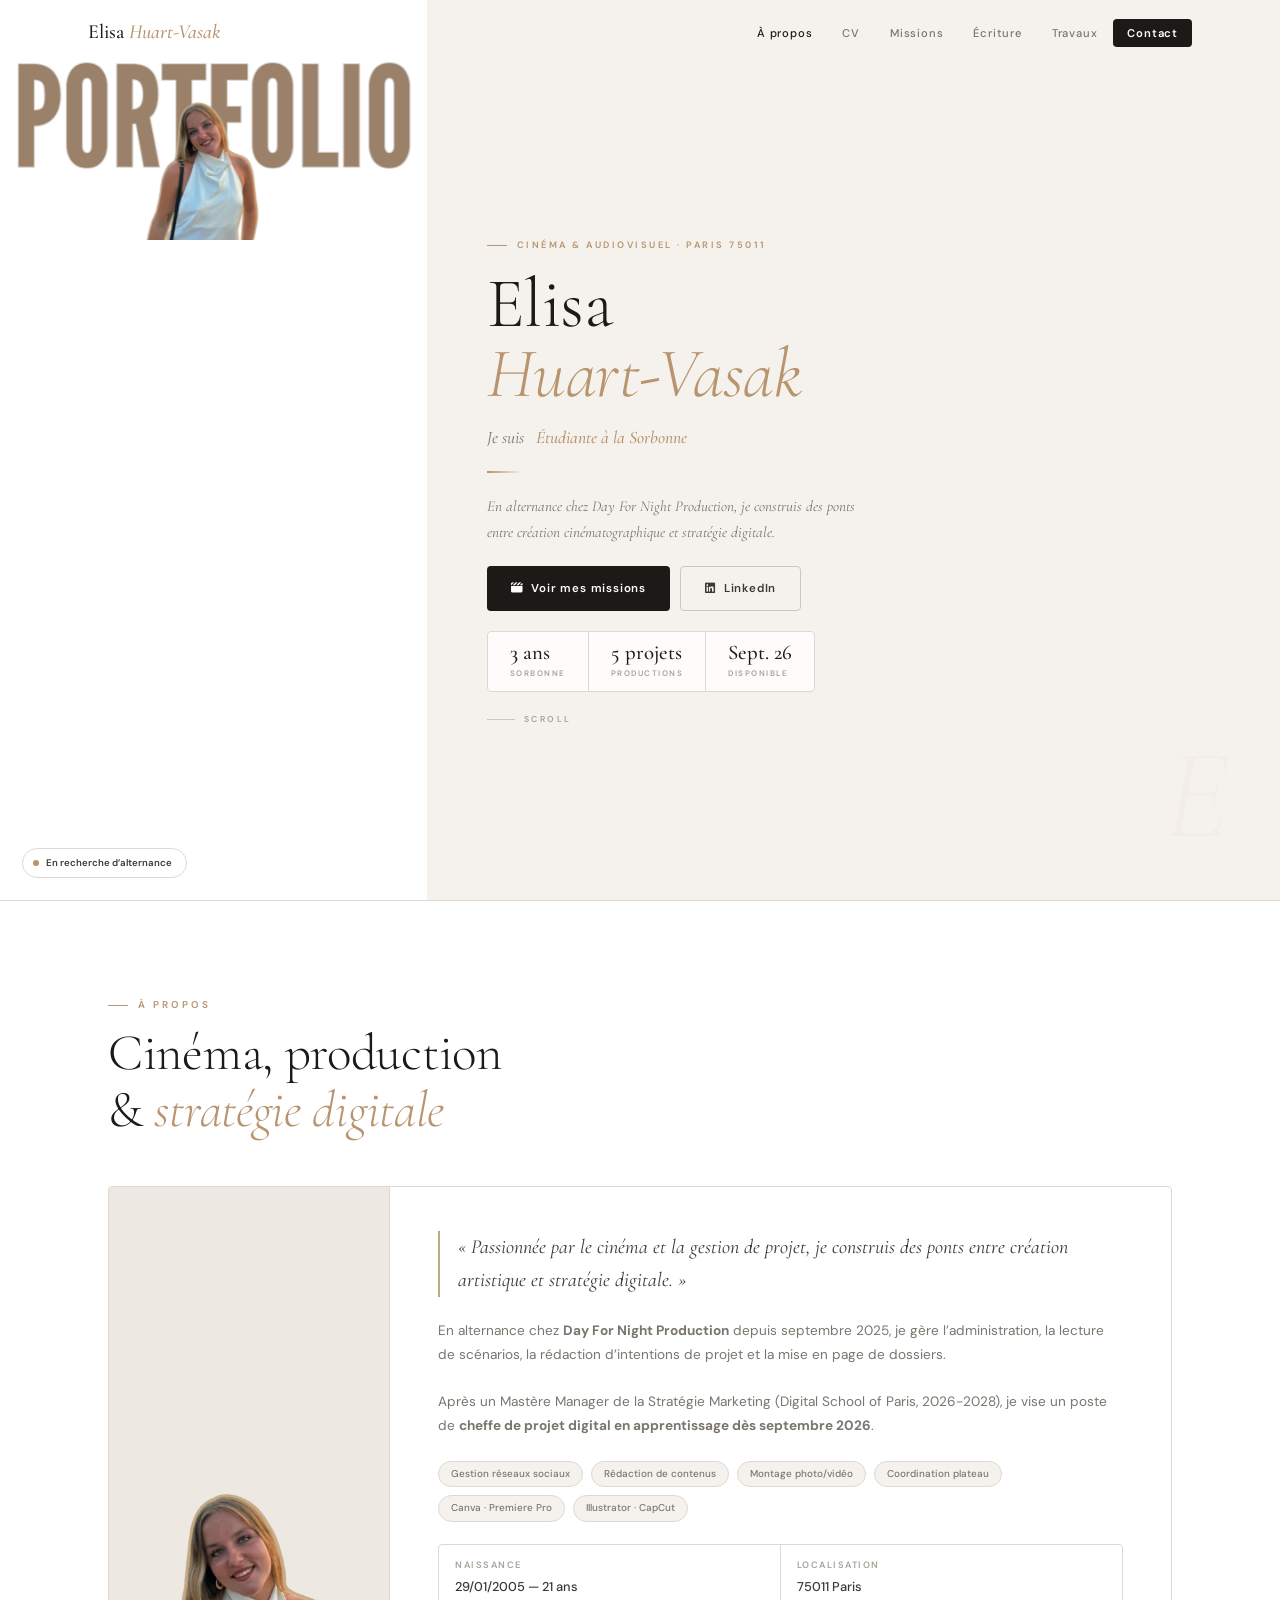
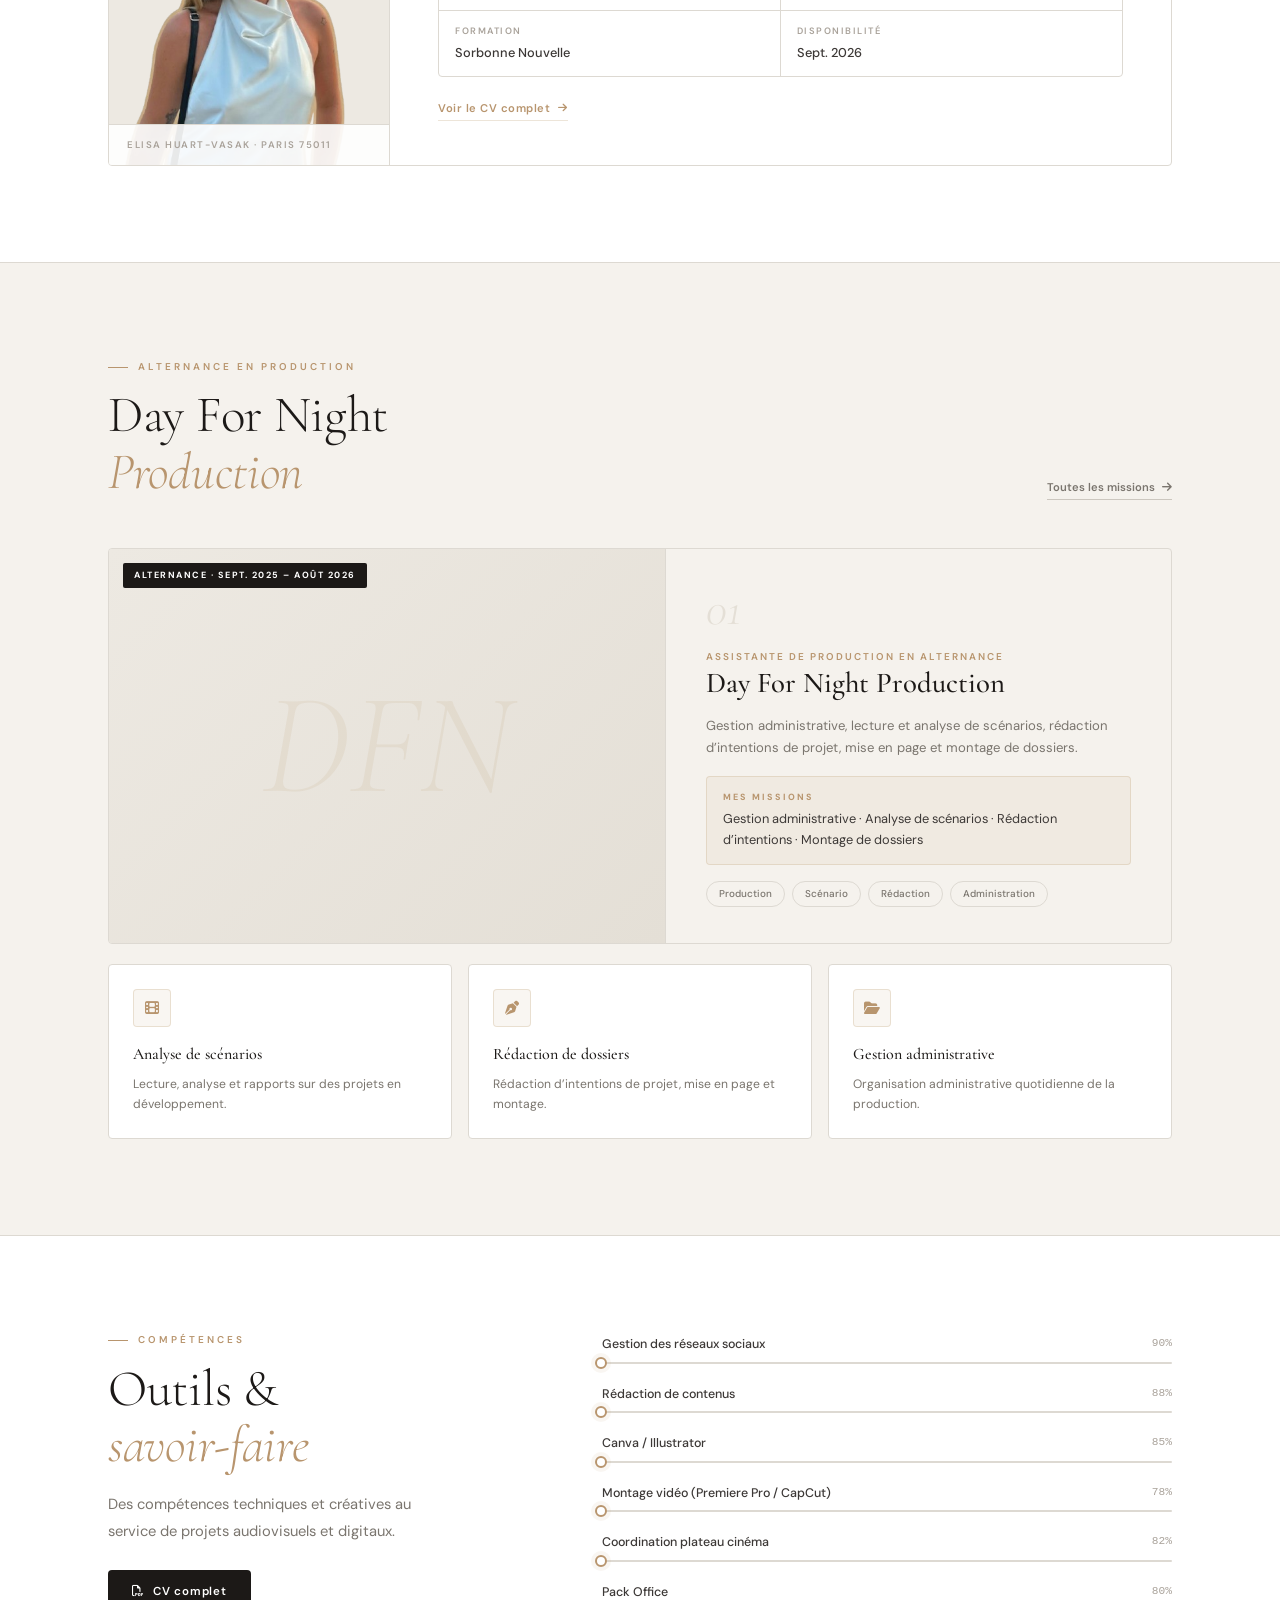
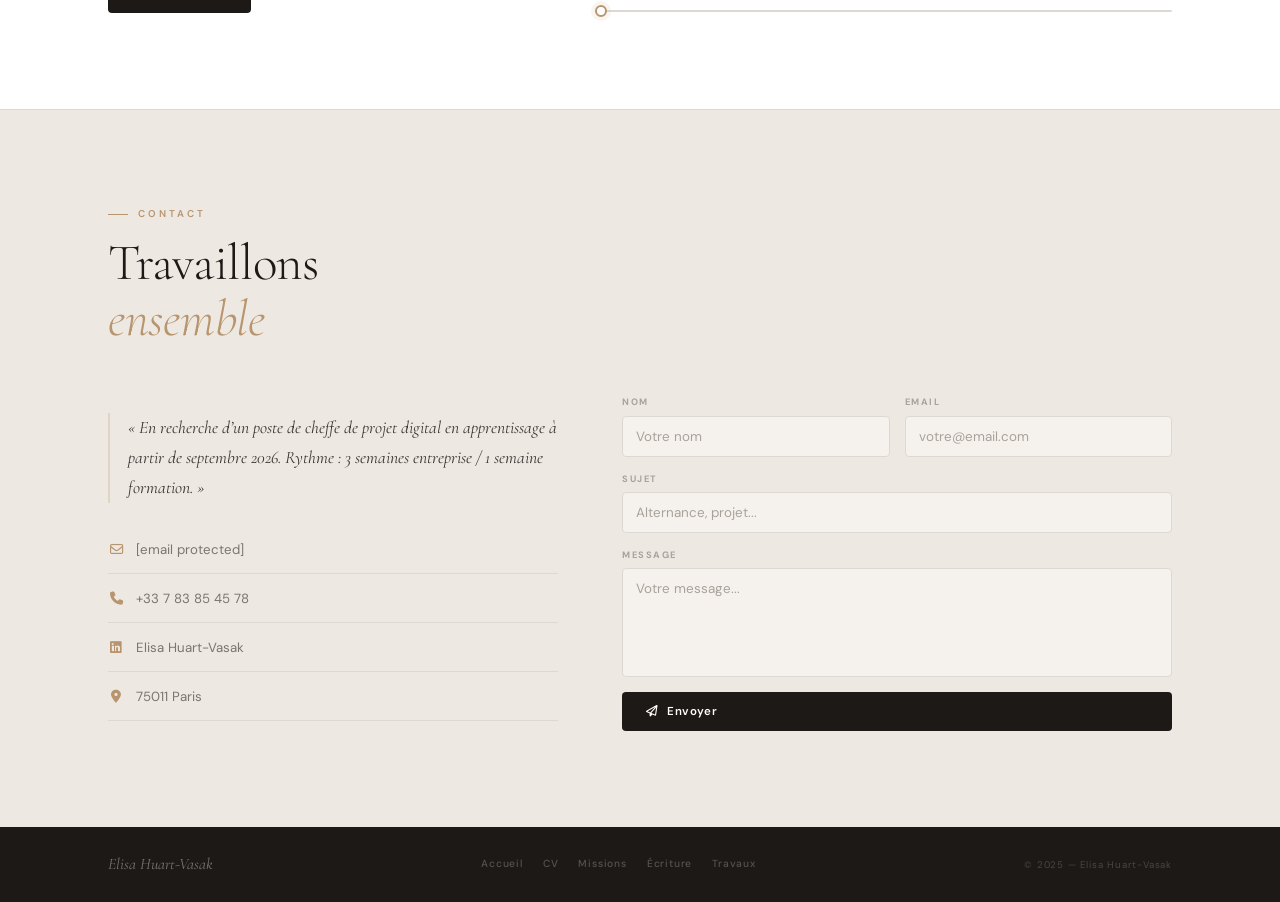
==== commit bb730195: "Update index.html" ====
--- a/index.html
+++ b/index.html
@@ -32,16 +32,7 @@
 <div class="hero-wrapper">
 <section class="hero">
 
-  <!-- Gauche : image portfolio.png (1/3) -->
-  <div class="hero-img-left" data-a="4">
-    <img src="assets/portfolio.png" alt="Elisa Huart-Vasak — Portfolio">
-    <div class="hero-badge">Portfolio 2025</div>
-    <div class="hero-tag">
-      <span class="hero-tag-dot"></span>En recherche d&rsquo;alternance
-    </div>
-  </div>
-
-  <!-- Droite : texte (2/3) -->
+  <!-- Gauche : texte (2/3) -->
   <div class="hero-left">
     <div class="hero-deco-num">E</div>
 
@@ -101,6 +92,15 @@
     <div class="hero-scroll"><span class="hero-scroll-bar"></span>Scroll</div>
   </div>
 
+  <!-- Droite : image portfolio.png (1/3) -->
+  <div class="hero-img-right" data-a="4">
+    <img src="assets/portfolio.png" alt="Elisa Huart-Vasak — Portfolio">
+    <div class="hero-badge">Portfolio 2025</div>
+    <div class="hero-tag">
+      <span class="hero-tag-dot"></span>En recherche d&rsquo;alternance
+    </div>
+  </div>
+
 </section>
 </div><div class="divider"></div>
 
@@ -199,7 +199,7 @@
       <div>
         <p class="contact-quote">&laquo;&nbsp;En recherche d&rsquo;un poste de cheffe de projet digital en apprentissage à partir de septembre 2026. Rythme&nbsp;: 3 semaines entreprise / 1 semaine formation.&nbsp;&raquo;</p>
         <div class="contact-links">
-          <a href="mailto:elisa.huartvasak@gmail.com" class="contact-link"><i class="fa-regular fa-envelope"></i> elisa.huartvasak@gmail.com</a>
+          <a href="/cdn-cgi/l/email-protection#7c1910150f1d5214091d0e080a1d0f1d173c1b111d1510521f1311" class="contact-link"><i class="fa-regular fa-envelope"></i> <span class="__cf_email__" data-cfemail="e7828b8e9486c98f92869593918694868ca7808a868e8bc984888a">[email&#160;protected]</span></a>
           <a href="tel:+33783854578" class="contact-link"><i class="fa-solid fa-phone"></i> +33 7 83 85 45 78</a>
           <a href="https://linkedin.com/in/elisa-huart-vasak" target="_blank" class="contact-link"><i class="fa-brands fa-linkedin"></i> Elisa Huart-Vasak</a>
           <span class="contact-link"><i class="fa-solid fa-location-dot"></i> 75011 Paris</span>
@@ -233,7 +233,7 @@
   </div>
 </footer>
 
-<script>
+<script data-cfasync="false" src="/cdn-cgi/scripts/5c5dd728/cloudflare-static/email-decode.min.js"></script><script>
 // Nav scroll
 const nav = document.getElementById('nav');
 window.addEventListener('scroll', () => {
@@ -270,14 +270,4 @@
   const msg = document.getElementById('form-msg');
   btn.textContent = 'Envoyé ✓';
   btn.disabled = true;
-  msg.style.display = 'block';
-  msg.textContent = 'Message envoyé avec succès !';
-}
-
-// Burger menu (mobile)
-document.getElementById('burger').addEventListener('click', () => {
-  document.querySelector('.nav-links').classList.toggle('open');
-});
-</script>
-</body>
-</html>
+  msg.style.displa
--- a/css/style.css
+++ b/css/style.css
@@ -80,6 +80,16 @@
 .burger { display:none; flex-direction:column; gap:5px; width:26px }
 .burger span { display:block; height:1.5px; background:var(--ink); border-radius:2px }
 
+/* Nav mobile open */
+@media (max-width:640px) {
+  .nav-links.open {
+    display:flex; flex-direction:column; align-items:flex-start;
+    position:absolute; top:64px; left:0; right:0;
+    background:rgba(255,255,255,.97); backdrop-filter:blur(18px);
+    padding:12px 20px 20px; border-bottom:1px solid var(--border); gap:4px;
+  }
+}
+
 /* ════════════════════════════════════════════════
    LAYOUT
 ════════════════════════════════════════════════ */
@@ -189,237 +199,202 @@
 [data-a="1"] { animation:fadeUp .75s var(--ease) .35s forwards }
 [data-a="2"] { animation:fadeUp .75s var(--ease) .5s  forwards }
 [data-a="3"] { animation:fadeUp .75s var(--ease) .65s forwards }
-[data-a="4"] { animation:fadeIn .9s  var(--ease) .7s  forwards }
+[data-a="4"] { animation:fadeIn .9s  var(--ease) .1s  forwards }
 @keyframes fadeUp { from{opacity:0;transform:translateY(16px)} to{opacity:1;transform:none} }
 @keyframes fadeIn { from{opacity:0} to{opacity:1} }
 
 /* ════════════════════════════════════════════════
    HERO
 ════════════════════════════════════════════════ */
-/* ════════════════════════════════════════════════
-   HERO
-════════════════════════════════════════════════ */
 .hero-wrapper {
-  height: 100svh;
-  min-height: 560px;
-  overflow: hidden;
-}
+  height:100svh;
+  min-height:560px;
+  overflow:hidden;
+}
+
 .hero {
-  height: 100%;
-  display: grid;
-  grid-template-columns: 1fr 1fr;
-  grid-template-rows: 1fr;
-}
-
-/* ── Gauche ─────────────────────────────────── */
-.hero-left {
-  order: 1;
-  background: var(--cream);
-  display: flex;
-  flex-direction: column;
-  justify-content: center;
-  /* top pad = nav height, bottom pad = 0 → centre visuel */
-  padding: 64px 60px 0 8%;
-  gap: 20px;
-  position: relative;
-  z-index: 2;
-}
-.hero-left::after {
-  content: '';
-  position: absolute; top: 15%; right: 0; bottom: 15%;
-  width: 1px;
-  background: linear-gradient(to bottom,
+  height:100%;
+  display:grid;
+  /* 1/3 image | 2/3 texte */
+  grid-template-columns:1fr 2fr;
+  grid-template-rows:1fr;
+}
+
+/* ── Gauche : image portfolio.png ─────────────── */
+.hero-img-left {
+  order:1;
+  position:relative;
+  overflow:hidden;
+  background:var(--cream2);
+}
+.hero-img-left img {
+  width:100%;
+  height:100%;
+  object-fit:cover;
+  object-position:center top;
+  display:block;
+  transition:transform .7s var(--ease);
+}
+.hero-wrapper:hover .hero-img-left img {
+  transform:scale(1.03);
+}
+
+/* Badge & tag positionnés sur l'image */
+.hero-badge {
+  position:absolute; bottom:22px; right:22px;
+  background:var(--ink); color:rgba(255,255,255,.82);
+  font-size:.48rem; font-weight:700; letter-spacing:2px;
+  text-transform:uppercase; padding:6px 12px;
+  border-radius:2px; z-index:5;
+}
+.hero-tag {
+  position:absolute; bottom:22px; left:22px;
+  display:flex; align-items:center; gap:7px;
+  background:rgba(255,255,255,.95); backdrop-filter:blur(8px);
+  border:1px solid var(--border); border-radius:99px;
+  padding:6px 14px 6px 10px;
+  font-size:.6rem; font-weight:600; color:var(--ink2); z-index:5;
+}
+.hero-tag-dot {
+  width:6px; height:6px; border-radius:50%;
+  background:var(--sand2); flex-shrink:0;
+  animation:tagPulse 2s ease infinite;
+}
+@keyframes tagPulse {
+  0%,100% { box-shadow:0 0 0 0 rgba(184,149,110,.5) }
+  50%      { box-shadow:0 0 0 5px rgba(184,149,110,0) }
+}
+
+/* Séparateur vertical entre image et texte */
+.hero-img-left::after {
+  content:'';
+  position:absolute; top:15%; right:0; bottom:15%;
+  width:1px;
+  background:linear-gradient(to bottom,
     transparent, var(--border2) 30%,
     var(--border2) 70%, transparent);
+  z-index:3;
+}
+
+/* ── Droite : texte (2/3) ─────────────────────── */
+.hero-left {
+  order:2;
+  background:var(--cream);
+  display:flex;
+  flex-direction:column;
+  justify-content:center;
+  padding:64px 8% 0 60px;
+  gap:20px;
+  position:relative;
+  z-index:2;
 }
 .hero-deco-num {
-  position: absolute;
-  bottom: 40px; right: 52px;
-  font-family: var(--serif);
-  font-size: 8rem; font-weight: 300; font-style: italic;
-  color: rgba(196,168,130,.05);
-  user-select: none; pointer-events: none; line-height: 1;
+  position:absolute;
+  bottom:40px; right:52px;
+  font-family:var(--serif);
+  font-size:8rem; font-weight:300; font-style:italic;
+  color:rgba(196,168,130,.05);
+  user-select:none; pointer-events:none; line-height:1;
 }
 
 /* Eyebrow */
 .hero-pretitle {
-  display: flex; align-items: center; gap: 10px;
-  font-size: .58rem; font-weight: 600;
-  letter-spacing: 2.5px; text-transform: uppercase; color: var(--sand2);
+  display:flex; align-items:center; gap:10px;
+  font-size:.58rem; font-weight:600;
+  letter-spacing:2.5px; text-transform:uppercase; color:var(--sand2);
 }
 .hero-pretitle::before {
-  content: ''; width: 20px; height: 1px;
-  background: var(--sand2); flex-shrink: 0;
+  content:''; width:20px; height:1px;
+  background:var(--sand2); flex-shrink:0;
 }
 
 /* Nom */
 .hero-name {
-  font-family: var(--serif);
-  font-size: clamp(3.2rem, 5.5vw, 6rem);
-  font-weight: 300; line-height: .88;
-  letter-spacing: -.5px; color: var(--ink); margin: 0;
+  font-family:var(--serif);
+  font-size:clamp(3.2rem,5.5vw,6rem);
+  font-weight:300; line-height:.88;
+  letter-spacing:-.5px; color:var(--ink); margin:0;
 }
 .hero-name em {
-  font-style: italic; color: var(--sand2);
-  display: block; margin-top: 8px;
+  font-style:italic; color:var(--sand2);
+  display:block; margin-top:8px;
 }
 
 /* Rôle rotatif */
 .hero-role-wrap {
-  display: flex; align-items: center; gap: 8px;
-  font-family: var(--serif); font-size: 1.1rem;
-  color: var(--ink3); overflow: hidden;
-  height: 1.5em; line-height: 1.5em;
-}
-.hero-role-label { flex-shrink: 0; font-style: italic }
+  display:flex; align-items:center; gap:8px;
+  font-family:var(--serif); font-size:1.1rem;
+  color:var(--ink3); overflow:hidden;
+  height:1.5em; line-height:1.5em;
+}
+.hero-role-label { flex-shrink:0; font-style:italic }
 .hero-role-slider {
-  display: flex; flex-direction: column;
-  animation: roleSlide 9s ease-in-out infinite;
+  display:flex; flex-direction:column;
+  animation:roleSlide 9s ease-in-out infinite;
 }
 .hero-role-item {
-  height: 1.5em; line-height: 1.5em;
-  white-space: nowrap;
-  font-style: italic; font-weight: 500; color: var(--sand2);
+  height:1.5em; line-height:1.5em;
+  white-space:nowrap;
+  font-style:italic; font-weight:500; color:var(--sand2);
 }
 @keyframes roleSlide {
-  0%,18%  { transform: translateY(0) }
-  25%,43% { transform: translateY(-1.5em) }
-  50%,68% { transform: translateY(-3em) }
-  75%,93% { transform: translateY(-4.5em) }
-  100%    { transform: translateY(-6em) }
+  0%,18%  { transform:translateY(0) }
+  25%,43% { transform:translateY(-1.5em) }
+  50%,68% { transform:translateY(-3em) }
+  75%,93% { transform:translateY(-4.5em) }
+  100%    { transform:translateY(-6em) }
 }
 
 /* Séparateur */
 .hero-sep {
-  width: 36px; height: 1.5px;
-  background: linear-gradient(to right, var(--sand2), transparent);
+  width:36px; height:1.5px;
+  background:linear-gradient(to right, var(--sand2), transparent);
 }
 
 /* Description */
 .hero-desc {
-  font-family: var(--serif); font-size: .95rem;
-  font-style: italic; color: var(--ink3);
-  line-height: 1.75; max-width: 380px;
+  font-family:var(--serif); font-size:.95rem;
+  font-style:italic; color:var(--ink3);
+  line-height:1.75; max-width:380px;
 }
 
 /* Boutons */
-.hero-btns { display: flex; gap: 10px; flex-wrap: wrap; }
+.hero-btns { display:flex; gap:10px; flex-wrap:wrap; }
 
 /* KPIs */
 .hero-kpis {
-  display: flex; align-self: flex-start;
-  border: 1px solid var(--border); border-radius: var(--r);
-  overflow: hidden; background: rgba(255,255,255,.75);
-}
-.kpi { padding: 11px 22px; border-right: 1px solid var(--border); }
-.kpi:last-child { border-right: none; }
+  display:flex; align-self:flex-start;
+  border:1px solid var(--border); border-radius:var(--r);
+  overflow:hidden; background:rgba(255,255,255,.75);
+}
+.kpi { padding:11px 22px; border-right:1px solid var(--border); }
+.kpi:last-child { border-right:none; }
 .kpi-n {
-  font-family: var(--serif); font-size: 1.3rem;
-  font-weight: 500; color: var(--ink); line-height: 1;
+  font-family:var(--serif); font-size:1.3rem;
+  font-weight:500; color:var(--ink); line-height:1;
 }
 .kpi-l {
-  font-size: .5rem; font-weight: 600; letter-spacing: 1.5px;
-  text-transform: uppercase; color: var(--ink4); margin-top: 3px;
+  font-size:.5rem; font-weight:600; letter-spacing:1.5px;
+  text-transform:uppercase; color:var(--ink4); margin-top:3px;
 }
 
 /* Scroll hint */
 .hero-scroll {
-  display: flex; align-items: center; gap: 9px;
-  font-size: .54rem; font-weight: 600;
-  letter-spacing: 2.5px; text-transform: uppercase; color: var(--ink4);
+  display:flex; align-items:center; gap:9px;
+  font-size:.54rem; font-weight:600;
+  letter-spacing:2.5px; text-transform:uppercase; color:var(--ink4);
 }
 .hero-scroll-bar {
-  width: 28px; height: 1px;
-  background: var(--border2); position: relative; overflow: hidden;
+  width:28px; height:1px;
+  background:var(--border2); position:relative; overflow:hidden;
 }
 .hero-scroll-bar::after {
-  content: ''; position: absolute;
-  top: 0; left: -100%; width: 100%; height: 100%;
-  background: var(--sand);
-  animation: scrollAnim 2s var(--ease) infinite;
-}
-@keyframes scrollAnim { to { left: 100% } }
-
-/* ── Droite : photo ──────────────────────────── */
-.hero-right {
-  order: 2;
-  background: radial-gradient(ellipse at 50% 72%,
-    var(--cream3) 0%, var(--cream2) 50%, var(--cream) 100%);
-  display: flex; align-items: flex-end; justify-content: center;
-  position: relative; overflow: hidden;
-}
-.hero-right::before {
-  content: '';
-  position: absolute; bottom: -8%; left: 50%;
-  transform: translateX(-50%);
-  width: 68%; padding-bottom: 68%; border-radius: 50%;
-  background: radial-gradient(ellipse,
-    rgba(196,168,130,.18) 0%, transparent 70%);
-}
-.hero-right::after {
-  content: '';
-  position: absolute; bottom: 0; left: 10%; right: 10%; height: 1px;
-  background: linear-gradient(to right,
-    transparent, var(--sand-bdr), transparent);
-}
-.hero-photo {
-  width: auto; max-width: 82%; height: 90%;
-  object-fit: contain; object-position: bottom center;
-  position: relative; z-index: 2;
-  filter: drop-shadow(0 12px 28px rgba(100,70,40,.1));
-  transition: transform .7s var(--ease);
-}
-.hero-wrapper:hover .hero-photo { transform: translateY(-6px) scale(1.01); }
-
-/* Badge */
-.hero-badge {
-  position: absolute; bottom: 22px; right: 22px;
-  background: var(--ink); color: rgba(255,255,255,.82);
-  font-size: .48rem; font-weight: 700; letter-spacing: 2px;
-  text-transform: uppercase; padding: 6px 12px;
-  border-radius: 2px; z-index: 5;
-}
-
-/* Tag disponibilité — repositionné en bas à gauche de la photo */
-.hero-tag {
-  position: absolute; bottom: 22px; left: 22px;
-  display: flex; align-items: center; gap: 7px;
-  background: rgba(255,255,255,.95); backdrop-filter: blur(8px);
-  border: 1px solid var(--border); border-radius: 99px;
-  padding: 6px 14px 6px 10px;
-  font-size: .6rem; font-weight: 600; color: var(--ink2); z-index: 5;
-}
-.hero-tag-dot {
-  width: 6px; height: 6px; border-radius: 50%;
-  background: var(--sand2); flex-shrink: 0;
-  animation: tagPulse 2s ease infinite;
-}
-@keyframes tagPulse {
-  0%,100% { box-shadow: 0 0 0 0 rgba(184,149,110,.5) }
-  50%      { box-shadow: 0 0 0 5px rgba(184,149,110,0) }
-}
-.hero-img-caption,.hero-ph-letter { display: none !important; }
-
-/* ── Responsive ──────────────────────────────── */
-@media (max-width: 860px) {
-  .hero-wrapper { height: auto; }
-  .hero {
-    grid-template-columns: 1fr;
-    grid-template-rows: 300px auto;
-    height: auto;
-  }
-  .hero-right { order: 1; height: 300px; }
-  .hero-left  { order: 2; padding: 40px 24px 48px; justify-content: flex-start; }
-  .hero-left::after { display: none; }
-  .hero-deco-num { display: none; }
-  .hero-photo { max-width: 55%; height: 95%; }
-  .hero-tag { bottom: 12px; left: 12px; }
-}
-@media (max-width: 520px) {
-  .hero-name  { font-size: 2.6rem; }
-  .hero-photo { max-width: 70%; }
-}
-
+  content:''; position:absolute;
+  top:0; left:-100%; width:100%; height:100%;
+  background:var(--sand);
+  animation:scrollAnim 2s var(--ease) infinite;
+}
+@keyframes scrollAnim { to { left:100% } }
 
 /* ════════════════════════════════════════════════
    ABOUT
@@ -588,13 +563,16 @@
    RESPONSIVE
 ════════════════════════════════════════════════ */
 @media (max-width:860px) {
-  .hero { grid-template-columns:1fr; grid-template-rows:300px auto; height:auto; min-height:auto; padding-top:0 }
-  .hero-right { order:1; height:300px; padding-top:64px }
-  .hero-left  { order:2; padding:40px 24px 48px }
-  .hero-left::after { display:none }
+  .hero-wrapper { height:auto }
+  .hero {
+    grid-template-columns:1fr;
+    grid-template-rows:320px auto;
+    height:auto;
+  }
+  .hero-img-left { order:1; height:320px }
+  .hero-img-left::after { display:none }
+  .hero-left { order:2; padding:40px 24px 48px; justify-content:flex-start }
   .hero-deco-num { display:none }
-  .hero-photo { max-width:55%; height:95% }
-  .hero-tag   { top:72px }
   .about-grid { grid-template-columns:1fr }
   .about-photo { min-height:240px }
   .works-feat { grid-template-columns:1fr }
@@ -609,14 +587,13 @@
   .exp-grid { grid-template-columns:1fr 1fr }
   .poem-masonry { columns:1 }
 }
+
 @media (max-width:640px) {
   .container { padding:0 20px }
   .nav-inner  { padding:0 20px; display:flex; align-items:center; justify-content:space-between }
   .nav-links  { display:none }
   .burger     { display:flex }
-  .hero-name  { font-size:2.6rem }
-  .hero-right { height:240px }
-  .hero-photo { max-width:68% }
+  .hero-img-left { height:260px }
   .form-row   { grid-template-columns:1fr }
   .footer-nav { display:none }
   .footer-inner { flex-direction:column; align-items:flex-start; gap:10px }
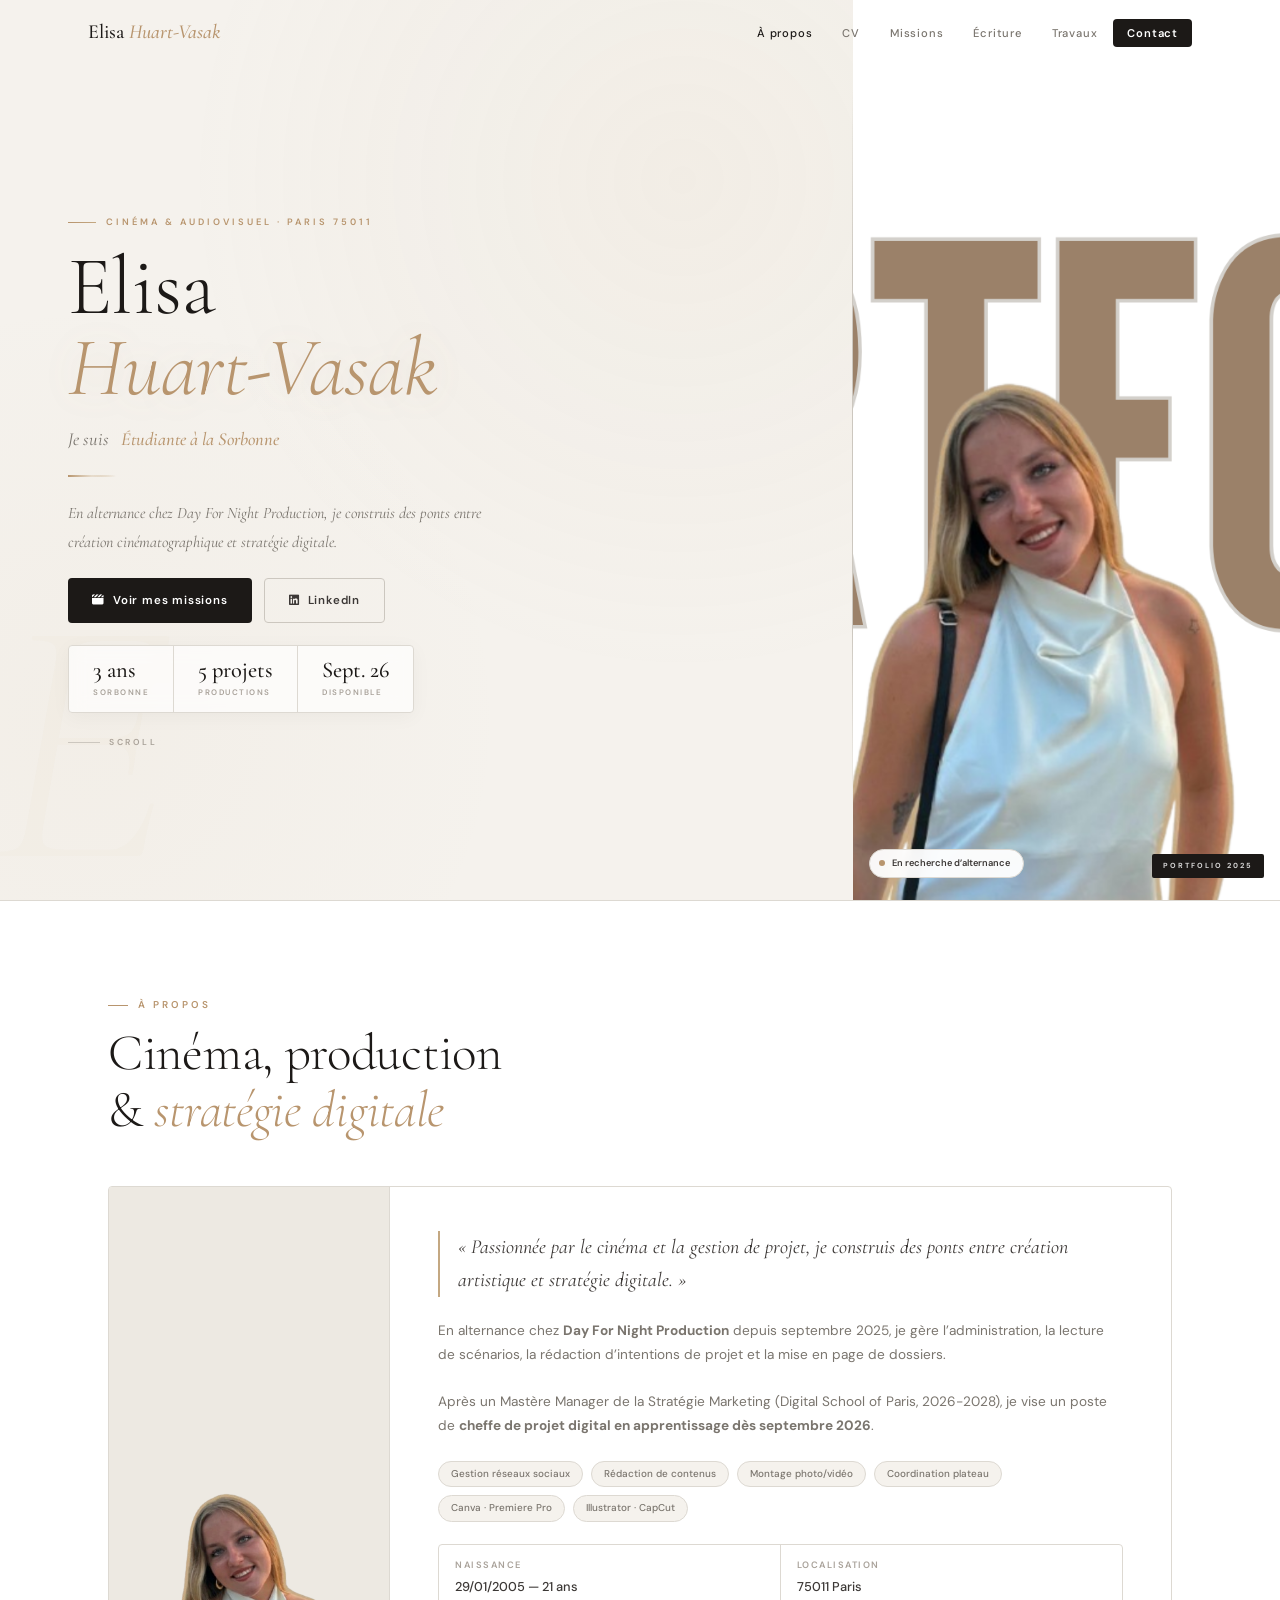
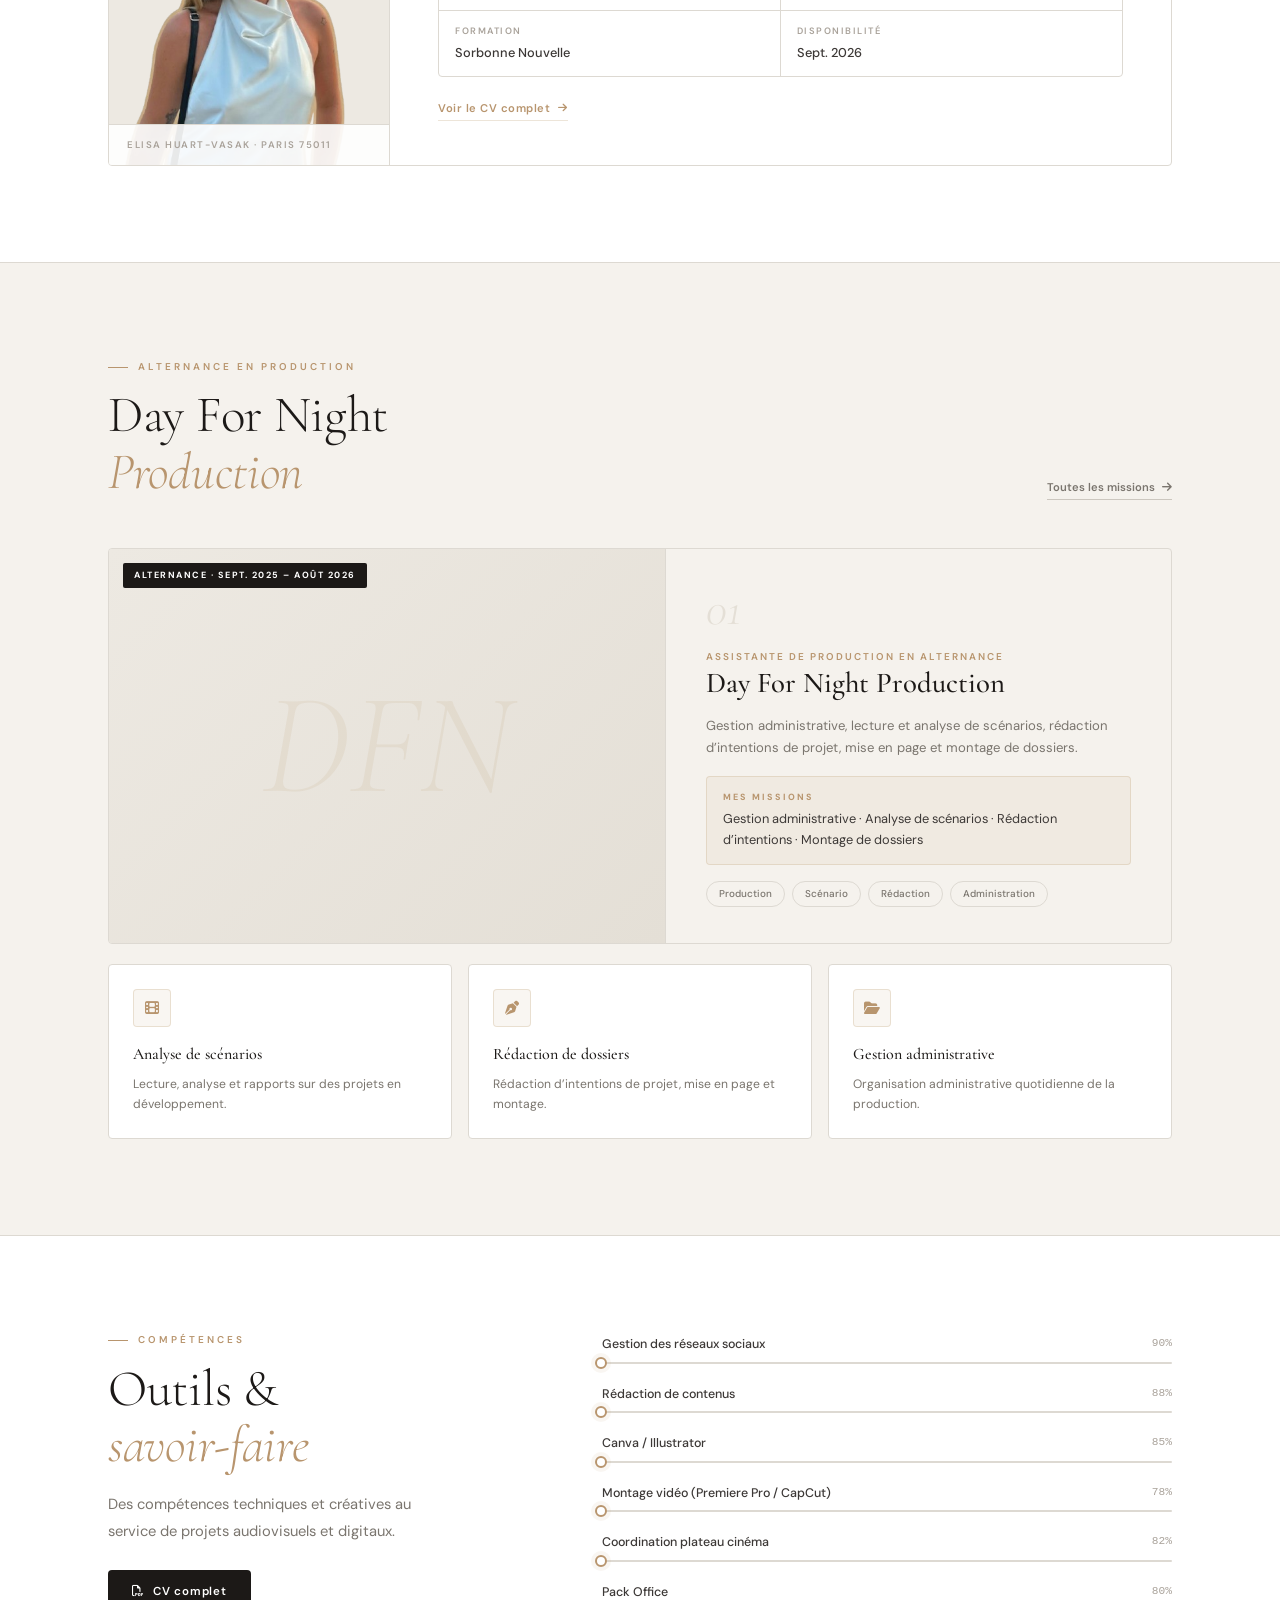
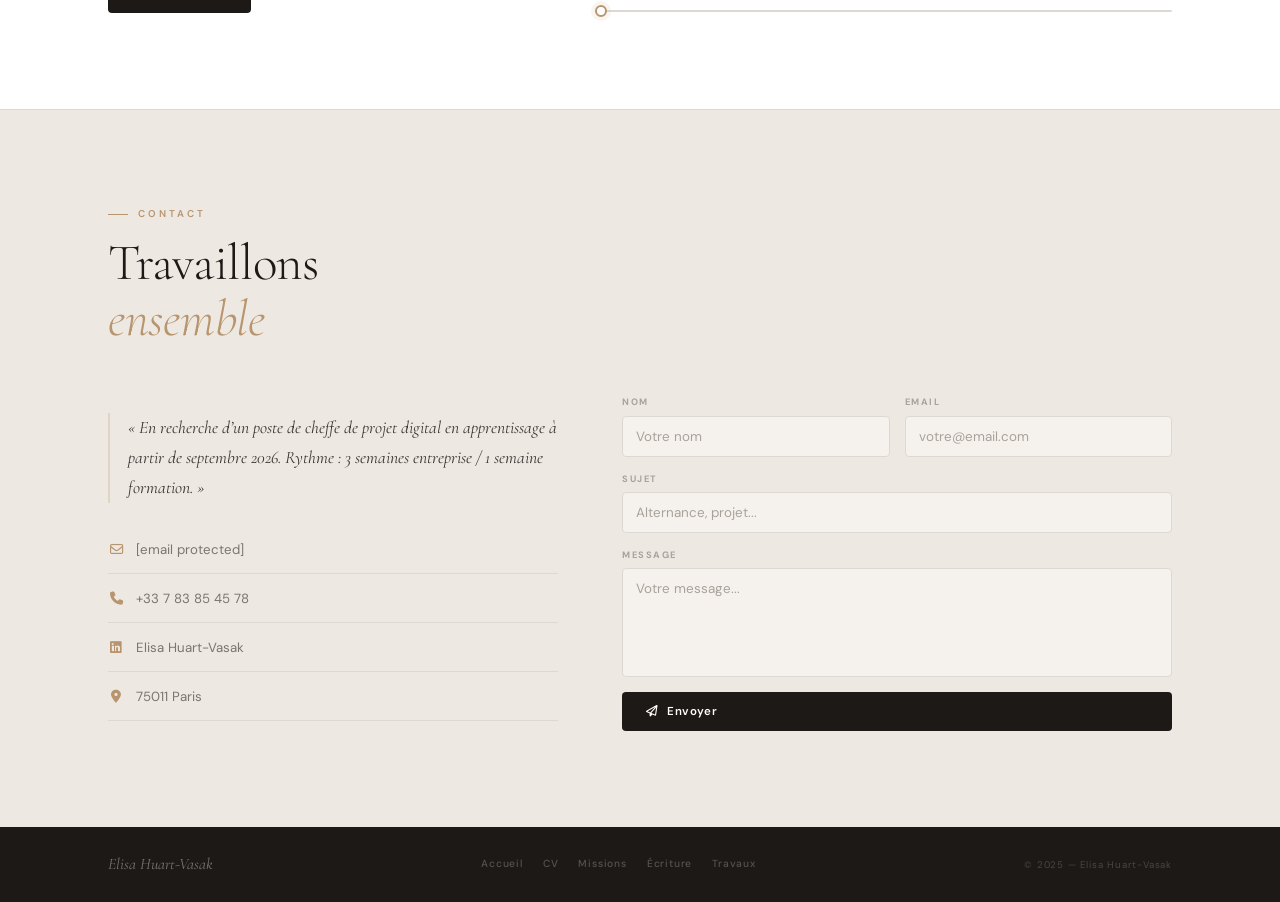
==== commit 2457db31: "Update index.html" ====
--- a/index.html
+++ b/index.html
@@ -32,7 +32,16 @@
 <div class="hero-wrapper">
 <section class="hero">
 
-  <!-- Gauche : texte (2/3) -->
+  <!-- Gauche : image portfolio.png (55%) -->
+  <div class="hero-img-right" data-a="4">
+    <img src="assets/portfolio.png" alt="Elisa Huart-Vasak — Portfolio">
+    <div class="hero-badge">Portfolio 2025</div>
+    <div class="hero-tag">
+      <span class="hero-tag-dot"></span>En recherche d&rsquo;alternance
+    </div>
+  </div>
+
+  <!-- Droite : texte (45%) -->
   <div class="hero-left">
     <div class="hero-deco-num">E</div>
 
@@ -73,14 +82,14 @@
       </a>
     </div>
 
-    <!-- KPIs avec compteurs -->
+    <!-- KPIs -->
     <div class="hero-kpis" data-a="3">
       <div class="kpi">
-        <div class="kpi-n" data-count="3" data-suffix=" ans">3 ans</div>
+        <div class="kpi-n">3 ans</div>
         <div class="kpi-l">Sorbonne</div>
       </div>
       <div class="kpi">
-        <div class="kpi-n" data-count="5" data-suffix=" projets">5 projets</div>
+        <div class="kpi-n">5 projets</div>
         <div class="kpi-l">Productions</div>
       </div>
       <div class="kpi">
@@ -90,15 +99,6 @@
     </div>
 
     <div class="hero-scroll"><span class="hero-scroll-bar"></span>Scroll</div>
-  </div>
-
-  <!-- Droite : image portfolio.png (1/3) -->
-  <div class="hero-img-right" data-a="4">
-    <img src="assets/portfolio.png" alt="Elisa Huart-Vasak — Portfolio">
-    <div class="hero-badge">Portfolio 2025</div>
-    <div class="hero-tag">
-      <span class="hero-tag-dot"></span>En recherche d&rsquo;alternance
-    </div>
   </div>
 
 </section>
--- a/css/style.css
+++ b/css/style.css
@@ -208,52 +208,105 @@
 ════════════════════════════════════════════════ */
 .hero-wrapper {
   height:100svh;
-  min-height:560px;
+  min-height:600px;
   overflow:hidden;
+  position:relative;
 }
 
 .hero {
   height:100%;
   display:grid;
-  /* 1/3 image | 2/3 texte */
-  grid-template-columns:1fr 2fr;
+  /* 2/3 texte | 1/3 image */
+  grid-template-columns:2fr 1fr;
   grid-template-rows:1fr;
 }
 
-/* ── Gauche : image portfolio.png ─────────────── */
-.hero-img-left {
+/* ── Gauche : texte (2/3) ─────────────────────── */
+.hero-left {
   order:1;
+  background:var(--cream);
+  display:flex;
+  flex-direction:column;
+  justify-content:center;
+  padding:64px 72px 0 8%;
+  gap:22px;
+  position:relative;
+  z-index:2;
+  /* fond texturé subtil */
+  background-image:
+    radial-gradient(circle at 80% 20%, rgba(196,168,130,.07) 0%, transparent 50%),
+    radial-gradient(circle at 10% 80%, rgba(196,168,130,.05) 0%, transparent 40%);
+}
+
+/* Ligne décorative droite */
+.hero-left::after {
+  content:'';
+  position:absolute; top:10%; right:0; bottom:10%;
+  width:1px;
+  background:linear-gradient(to bottom,
+    transparent, var(--border2) 25%,
+    var(--border2) 75%, transparent);
+  z-index:3;
+}
+
+/* Grand "E" décoratif */
+.hero-deco-num {
+  position:absolute;
+  bottom:-20px; left:-10px;
+  font-family:var(--serif);
+  font-size:22rem; font-weight:300; font-style:italic;
+  color:rgba(196,168,130,.04);
+  user-select:none; pointer-events:none; line-height:1;
+}
+
+/* ── Droite : image portfolio.png (1/3) ───────── */
+.hero-img-right {
+  order:2;
   position:relative;
   overflow:hidden;
-  background:var(--cream2);
-}
-.hero-img-left img {
+  background:linear-gradient(160deg, var(--cream3) 0%, var(--cream2) 60%, var(--cream) 100%);
+}
+
+/* Cercle lumineux derrière la photo */
+.hero-img-right::before {
+  content:'';
+  position:absolute; bottom:-10%; left:50%;
+  transform:translateX(-50%);
+  width:120%; padding-bottom:120%; border-radius:50%;
+  background:radial-gradient(ellipse,
+    rgba(196,168,130,.2) 0%, transparent 65%);
+  z-index:1;
+}
+
+.hero-img-right img {
   width:100%;
   height:100%;
   object-fit:cover;
   object-position:center top;
   display:block;
-  transition:transform .7s var(--ease);
-}
-.hero-wrapper:hover .hero-img-left img {
-  transform:scale(1.03);
-}
-
-/* Badge & tag positionnés sur l'image */
+  position:relative;
+  z-index:2;
+  transition:transform .8s var(--ease);
+}
+.hero-wrapper:hover .hero-img-right img {
+  transform:scale(1.04) translateY(-6px);
+}
+
+/* Badge & tag */
 .hero-badge {
-  position:absolute; bottom:22px; right:22px;
+  position:absolute; bottom:22px; right:16px;
   background:var(--ink); color:rgba(255,255,255,.82);
-  font-size:.48rem; font-weight:700; letter-spacing:2px;
-  text-transform:uppercase; padding:6px 12px;
+  font-size:.46rem; font-weight:700; letter-spacing:2px;
+  text-transform:uppercase; padding:6px 11px;
   border-radius:2px; z-index:5;
 }
 .hero-tag {
-  position:absolute; bottom:22px; left:22px;
+  position:absolute; bottom:22px; left:16px;
   display:flex; align-items:center; gap:7px;
   background:rgba(255,255,255,.95); backdrop-filter:blur(8px);
   border:1px solid var(--border); border-radius:99px;
-  padding:6px 14px 6px 10px;
-  font-size:.6rem; font-weight:600; color:var(--ink2); z-index:5;
+  padding:6px 13px 6px 9px;
+  font-size:.58rem; font-weight:600; color:var(--ink2); z-index:5;
 }
 .hero-tag-dot {
   width:6px; height:6px; border-radius:50%;
@@ -265,65 +318,36 @@
   50%      { box-shadow:0 0 0 5px rgba(184,149,110,0) }
 }
 
-/* Séparateur vertical entre image et texte */
-.hero-img-left::after {
-  content:'';
-  position:absolute; top:15%; right:0; bottom:15%;
-  width:1px;
-  background:linear-gradient(to bottom,
-    transparent, var(--border2) 30%,
-    var(--border2) 70%, transparent);
-  z-index:3;
-}
-
-/* ── Droite : texte (2/3) ─────────────────────── */
-.hero-left {
-  order:2;
-  background:var(--cream);
-  display:flex;
-  flex-direction:column;
-  justify-content:center;
-  padding:64px 8% 0 60px;
-  gap:20px;
-  position:relative;
-  z-index:2;
-}
-.hero-deco-num {
-  position:absolute;
-  bottom:40px; right:52px;
-  font-family:var(--serif);
-  font-size:8rem; font-weight:300; font-style:italic;
-  color:rgba(196,168,130,.05);
-  user-select:none; pointer-events:none; line-height:1;
-}
-
 /* Eyebrow */
 .hero-pretitle {
   display:flex; align-items:center; gap:10px;
   font-size:.58rem; font-weight:600;
-  letter-spacing:2.5px; text-transform:uppercase; color:var(--sand2);
+  letter-spacing:3px; text-transform:uppercase; color:var(--sand2);
 }
 .hero-pretitle::before {
-  content:''; width:20px; height:1px;
-  background:var(--sand2); flex-shrink:0;
-}
-
-/* Nom */
+  content:''; width:28px; height:1px;
+  background:linear-gradient(to right, var(--sand2), var(--sand));
+  flex-shrink:0;
+}
+
+/* Nom — plus grand, plus d'impact */
 .hero-name {
   font-family:var(--serif);
-  font-size:clamp(3.2rem,5.5vw,6rem);
-  font-weight:300; line-height:.88;
-  letter-spacing:-.5px; color:var(--ink); margin:0;
+  font-size:clamp(3.8rem,6.5vw,7.2rem);
+  font-weight:300; line-height:.85;
+  letter-spacing:-.8px; color:var(--ink); margin:0;
 }
 .hero-name em {
   font-style:italic; color:var(--sand2);
-  display:block; margin-top:8px;
+  display:block; margin-top:10px;
+  /* légère ombre dorée */
+  text-shadow:0 2px 40px rgba(184,149,110,.15);
 }
 
 /* Rôle rotatif */
 .hero-role-wrap {
   display:flex; align-items:center; gap:8px;
-  font-family:var(--serif); font-size:1.1rem;
+  font-family:var(--serif); font-size:1.15rem;
   color:var(--ink3); overflow:hidden;
   height:1.5em; line-height:1.5em;
 }
@@ -345,37 +369,49 @@
   100%    { transform:translateY(-6em) }
 }
 
-/* Séparateur */
+/* Séparateur animé */
 .hero-sep {
-  width:36px; height:1.5px;
-  background:linear-gradient(to right, var(--sand2), transparent);
-}
+  width:48px; height:1.5px;
+  background:linear-gradient(to right, var(--sand2), var(--sand), transparent);
+  position:relative;
+  overflow:hidden;
+}
+.hero-sep::after {
+  content:'';
+  position:absolute; inset:0;
+  background:linear-gradient(to right, transparent, rgba(255,255,255,.6), transparent);
+  animation:shimmer 2.5s ease infinite;
+}
+@keyframes shimmer { from{transform:translateX(-100%)} to{transform:translateX(200%)} }
 
 /* Description */
 .hero-desc {
-  font-family:var(--serif); font-size:.95rem;
+  font-family:var(--serif); font-size:1rem;
   font-style:italic; color:var(--ink3);
-  line-height:1.75; max-width:380px;
+  line-height:1.8; max-width:420px;
 }
 
 /* Boutons */
-.hero-btns { display:flex; gap:10px; flex-wrap:wrap; }
-
-/* KPIs */
+.hero-btns { display:flex; gap:12px; flex-wrap:wrap; }
+
+/* KPIs — style plus affiné */
 .hero-kpis {
   display:flex; align-self:flex-start;
   border:1px solid var(--border); border-radius:var(--r);
-  overflow:hidden; background:rgba(255,255,255,.75);
-}
-.kpi { padding:11px 22px; border-right:1px solid var(--border); }
+  overflow:hidden; background:rgba(255,255,255,.7);
+  backdrop-filter:blur(8px);
+  box-shadow:0 4px 20px rgba(0,0,0,.04);
+}
+.kpi { padding:13px 24px; border-right:1px solid var(--border); position:relative; transition:background .2s }
 .kpi:last-child { border-right:none; }
+.kpi:hover { background:rgba(255,255,255,.95) }
 .kpi-n {
-  font-family:var(--serif); font-size:1.3rem;
+  font-family:var(--serif); font-size:1.4rem;
   font-weight:500; color:var(--ink); line-height:1;
 }
 .kpi-l {
   font-size:.5rem; font-weight:600; letter-spacing:1.5px;
-  text-transform:uppercase; color:var(--ink4); margin-top:3px;
+  text-transform:uppercase; color:var(--ink4); margin-top:4px;
 }
 
 /* Scroll hint */
@@ -385,7 +421,7 @@
   letter-spacing:2.5px; text-transform:uppercase; color:var(--ink4);
 }
 .hero-scroll-bar {
-  width:28px; height:1px;
+  width:32px; height:1px;
   background:var(--border2); position:relative; overflow:hidden;
 }
 .hero-scroll-bar::after {
@@ -569,9 +605,9 @@
     grid-template-rows:320px auto;
     height:auto;
   }
-  .hero-img-left { order:1; height:320px }
-  .hero-img-left::after { display:none }
+  .hero-img-right { order:1; height:320px }
   .hero-left { order:2; padding:40px 24px 48px; justify-content:flex-start }
+  .hero-left::after { display:none }
   .hero-deco-num { display:none }
   .about-grid { grid-template-columns:1fr }
   .about-photo { min-height:240px }
@@ -593,7 +629,7 @@
   .nav-inner  { padding:0 20px; display:flex; align-items:center; justify-content:space-between }
   .nav-links  { display:none }
   .burger     { display:flex }
-  .hero-img-left { height:260px }
+  .hero-img-right { height:260px }
   .form-row   { grid-template-columns:1fr }
   .footer-nav { display:none }
   .footer-inner { flex-direction:column; align-items:flex-start; gap:10px }
